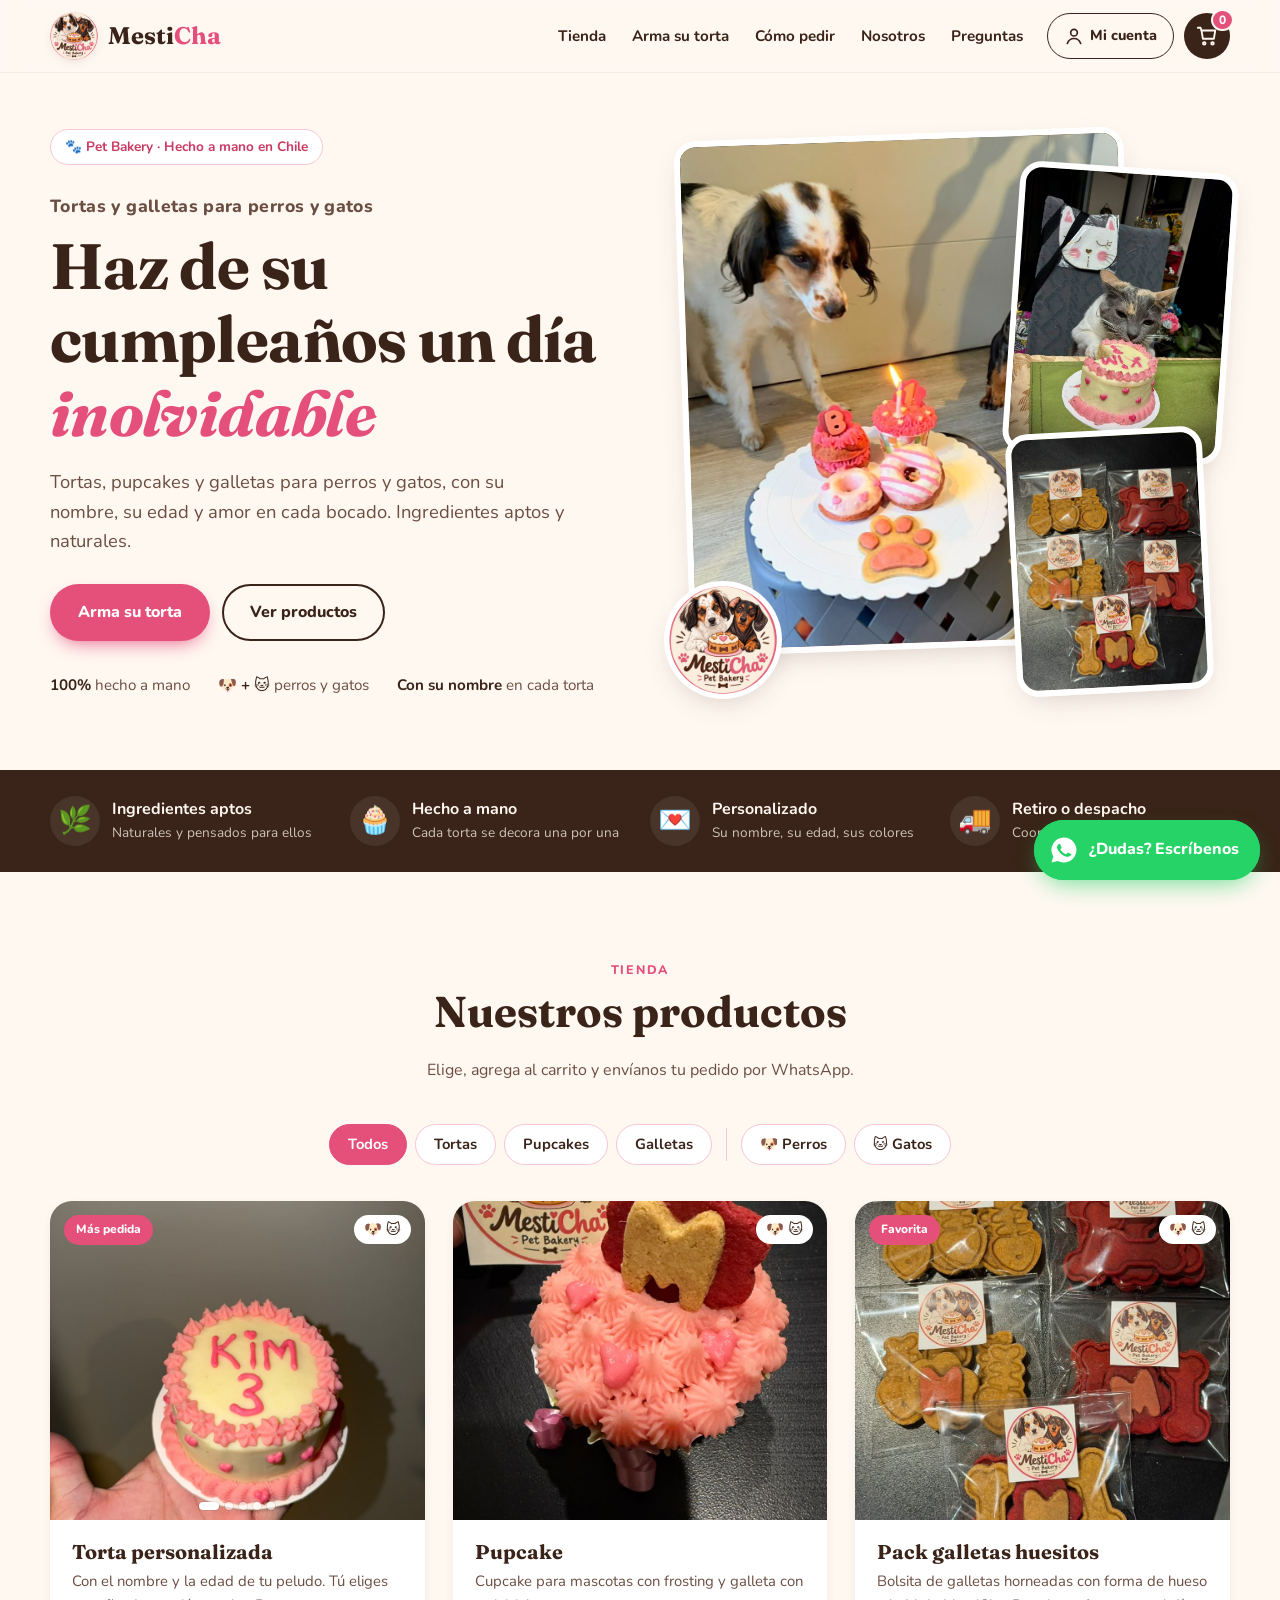
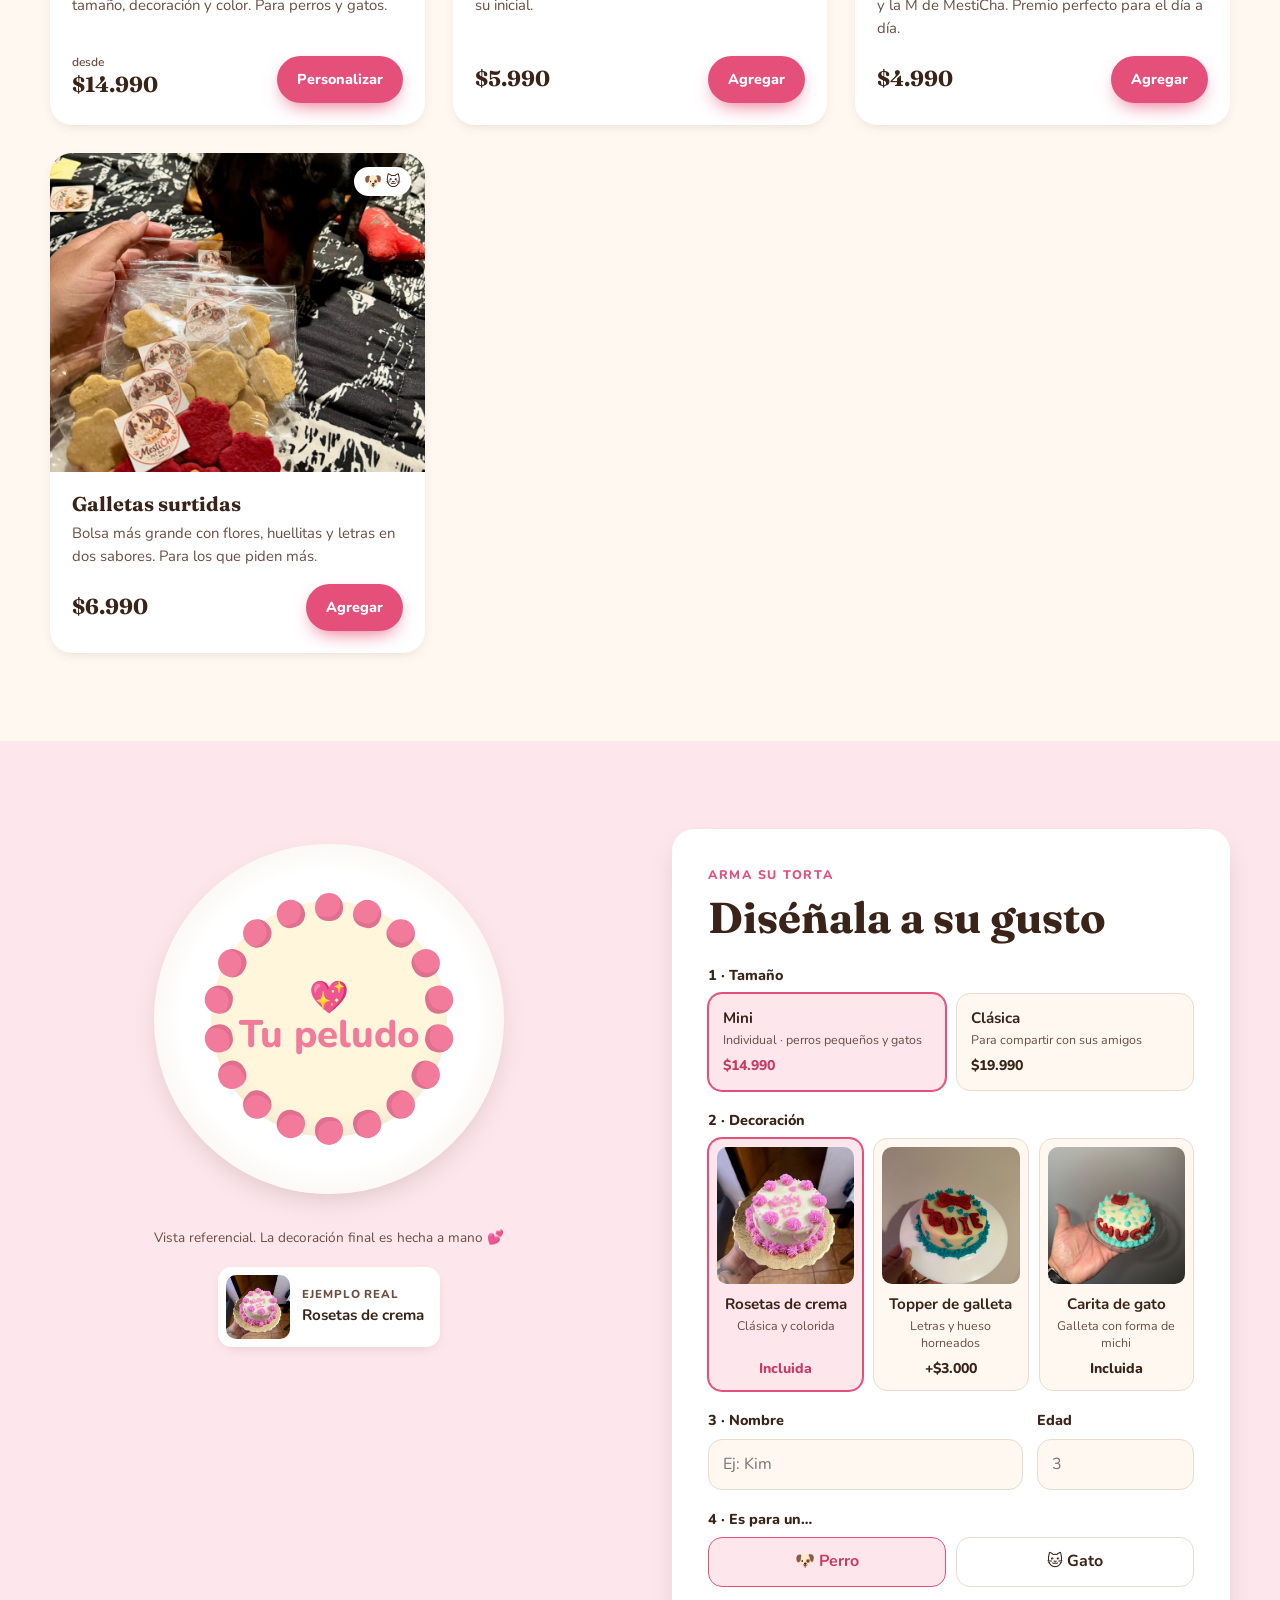
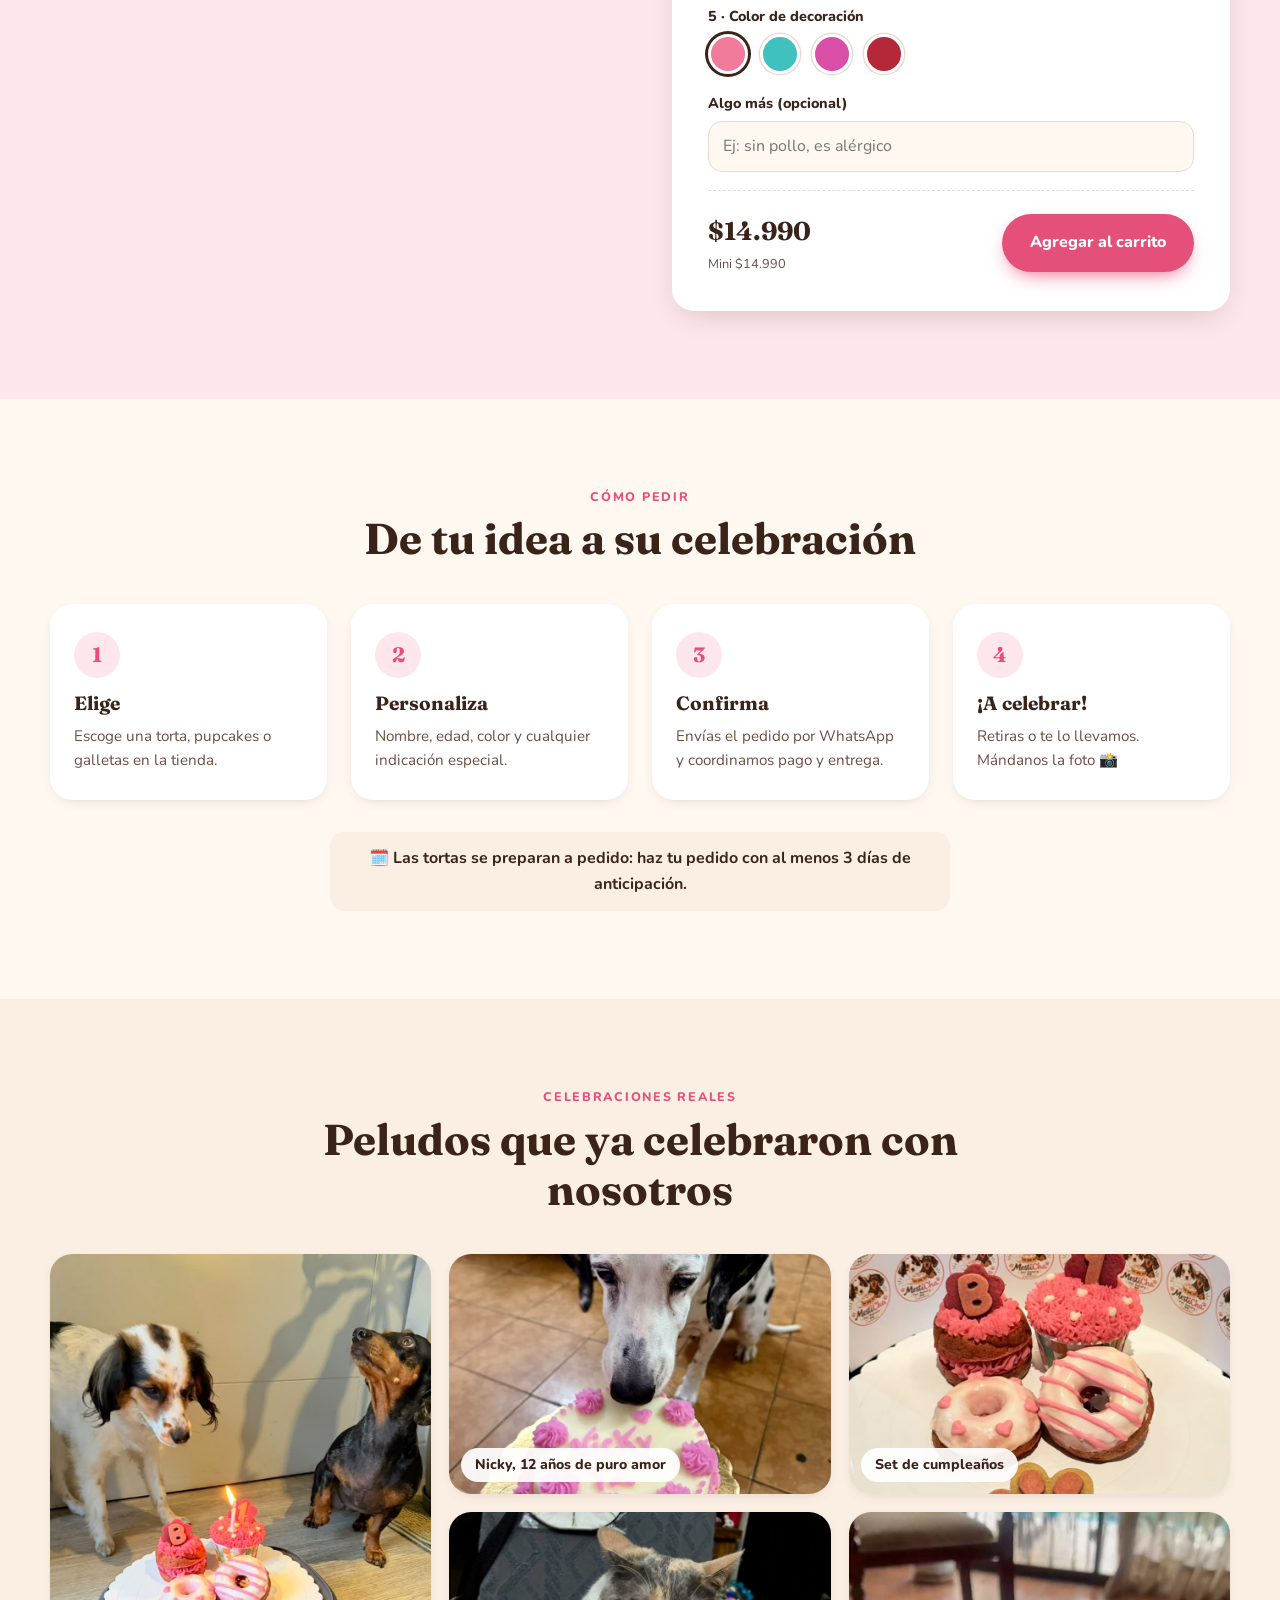
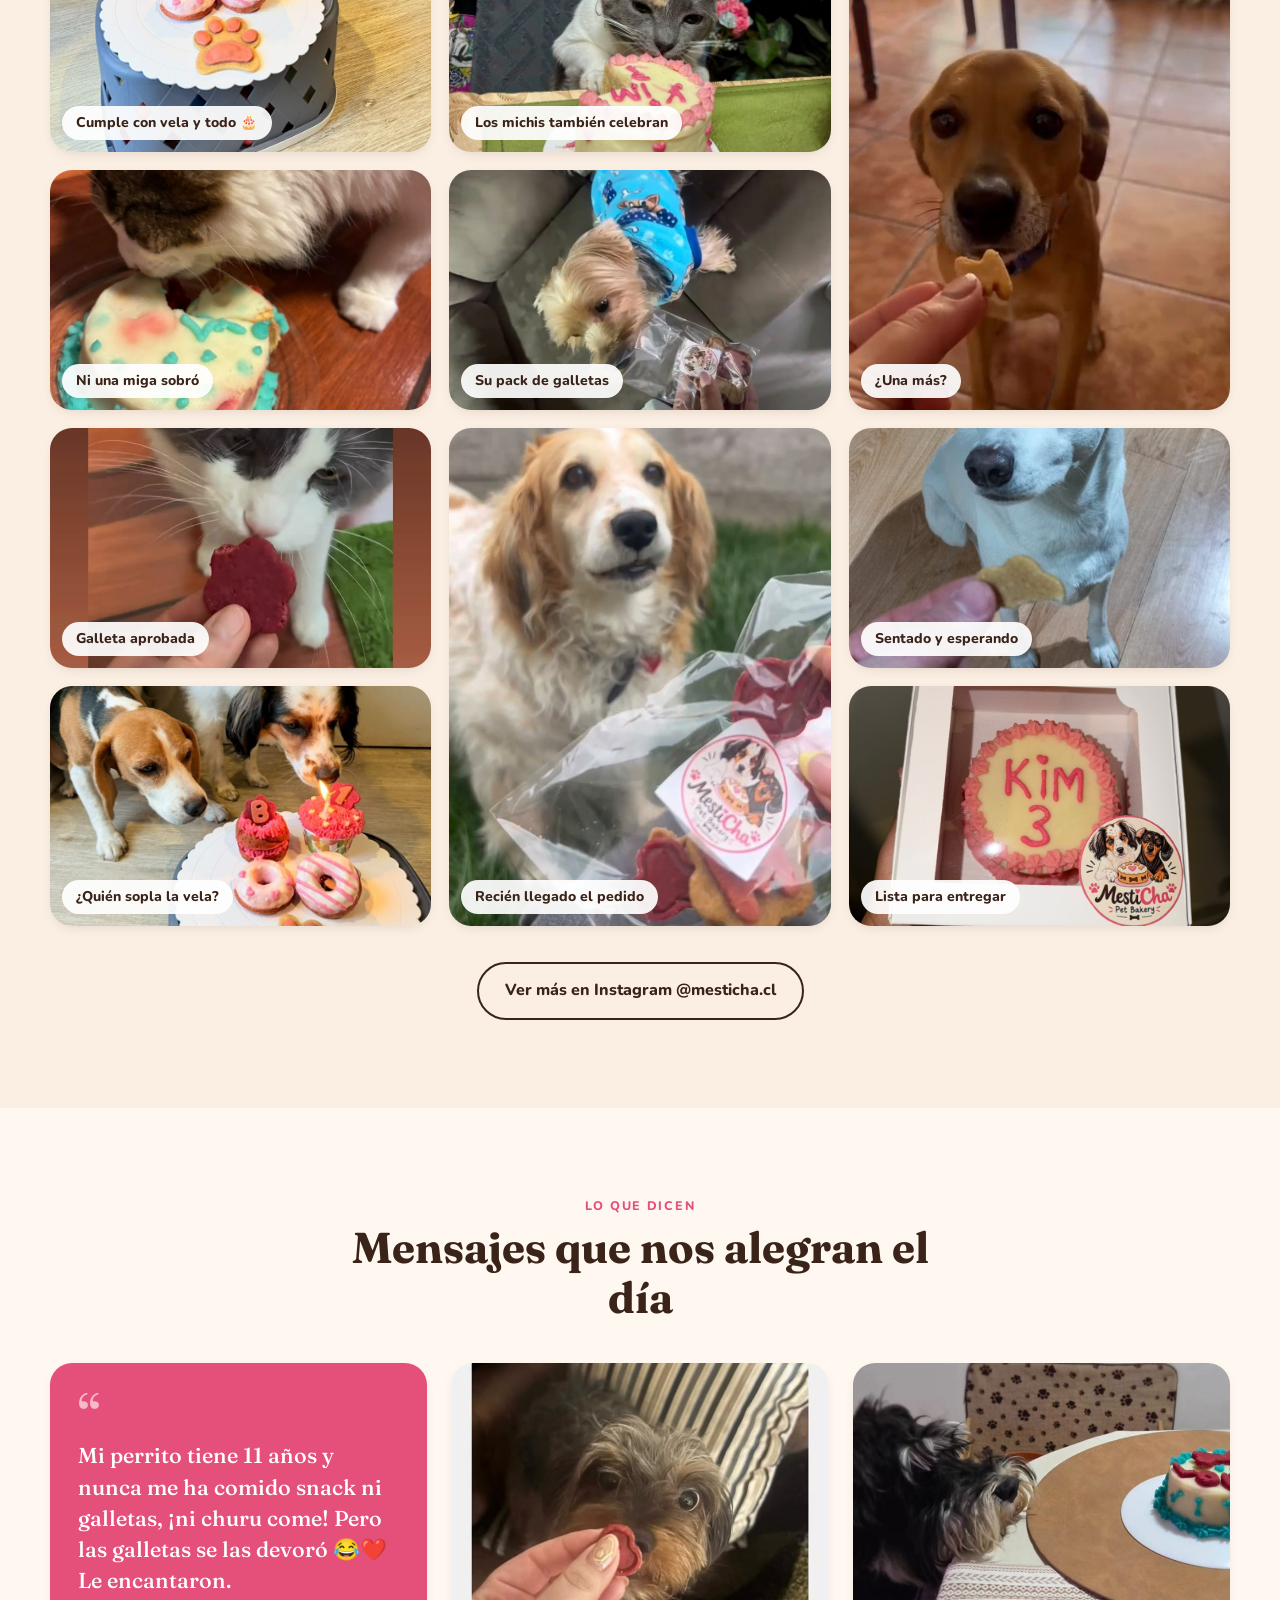
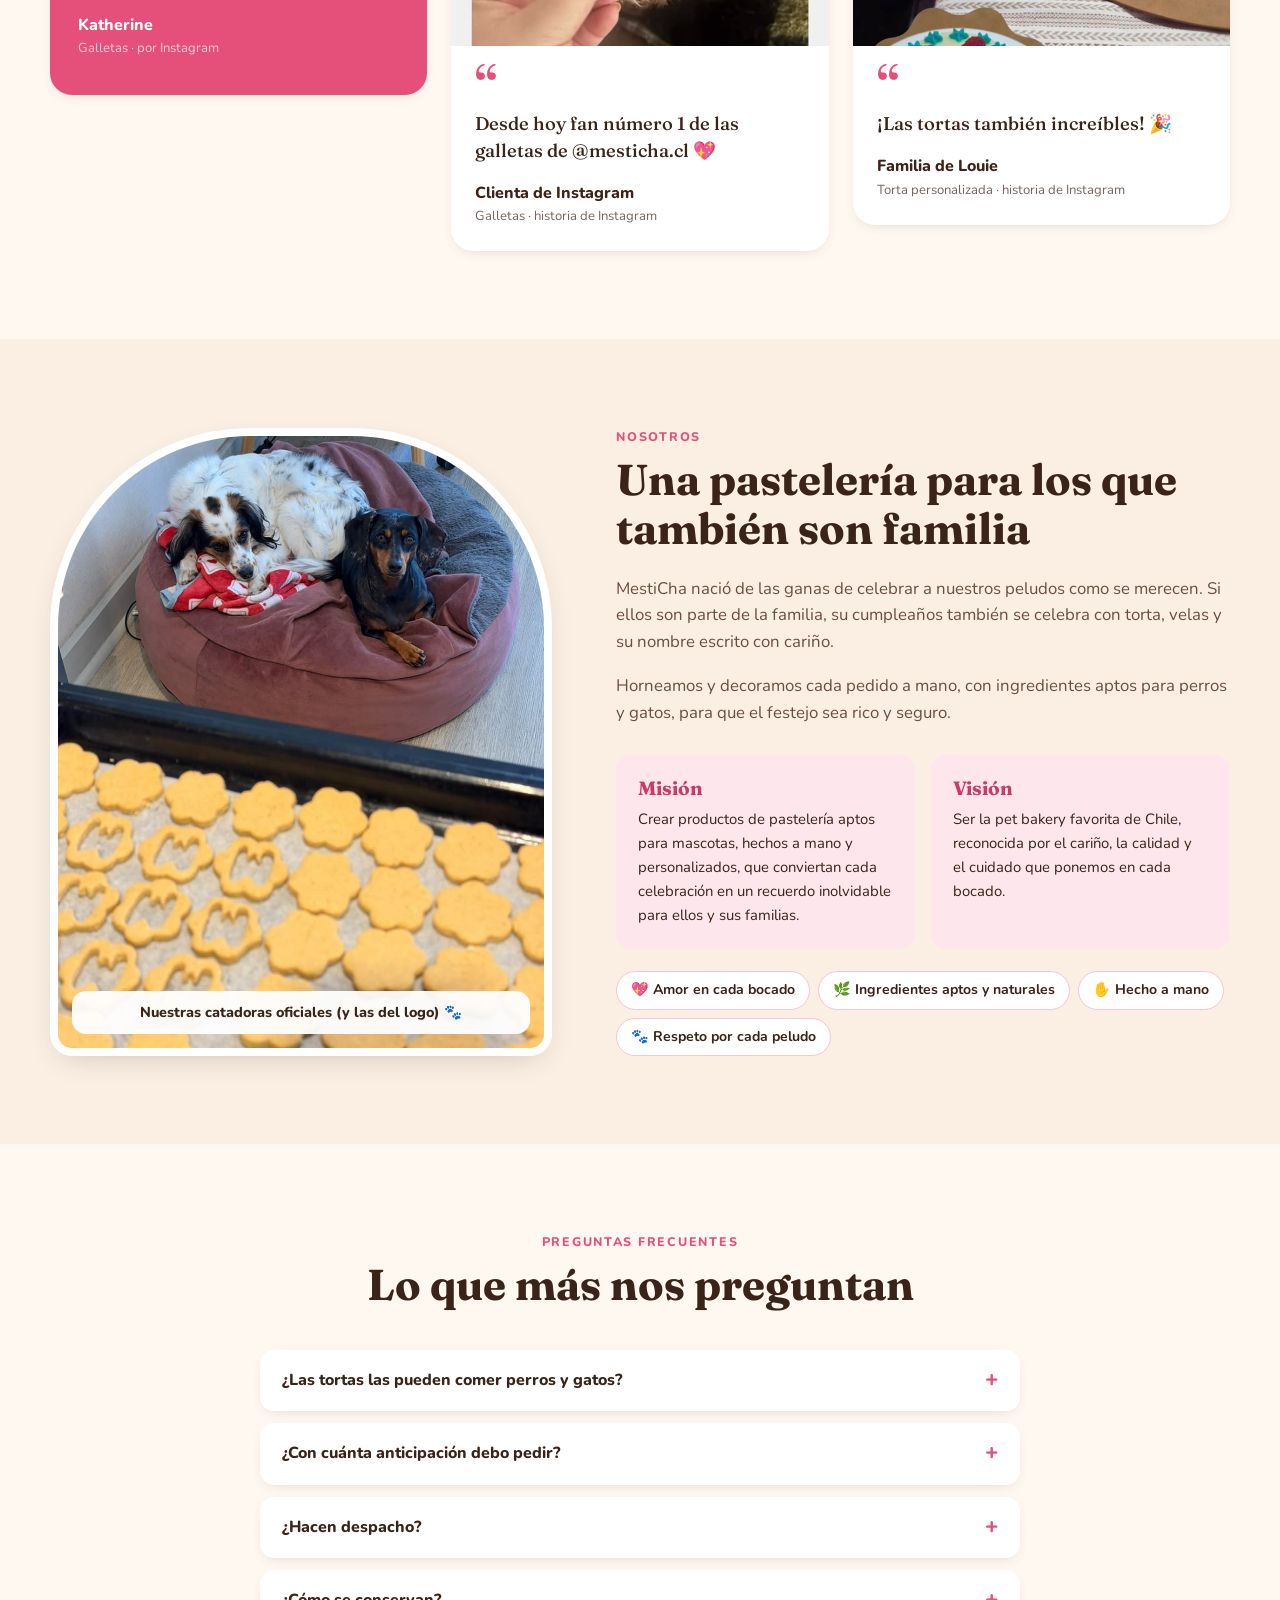
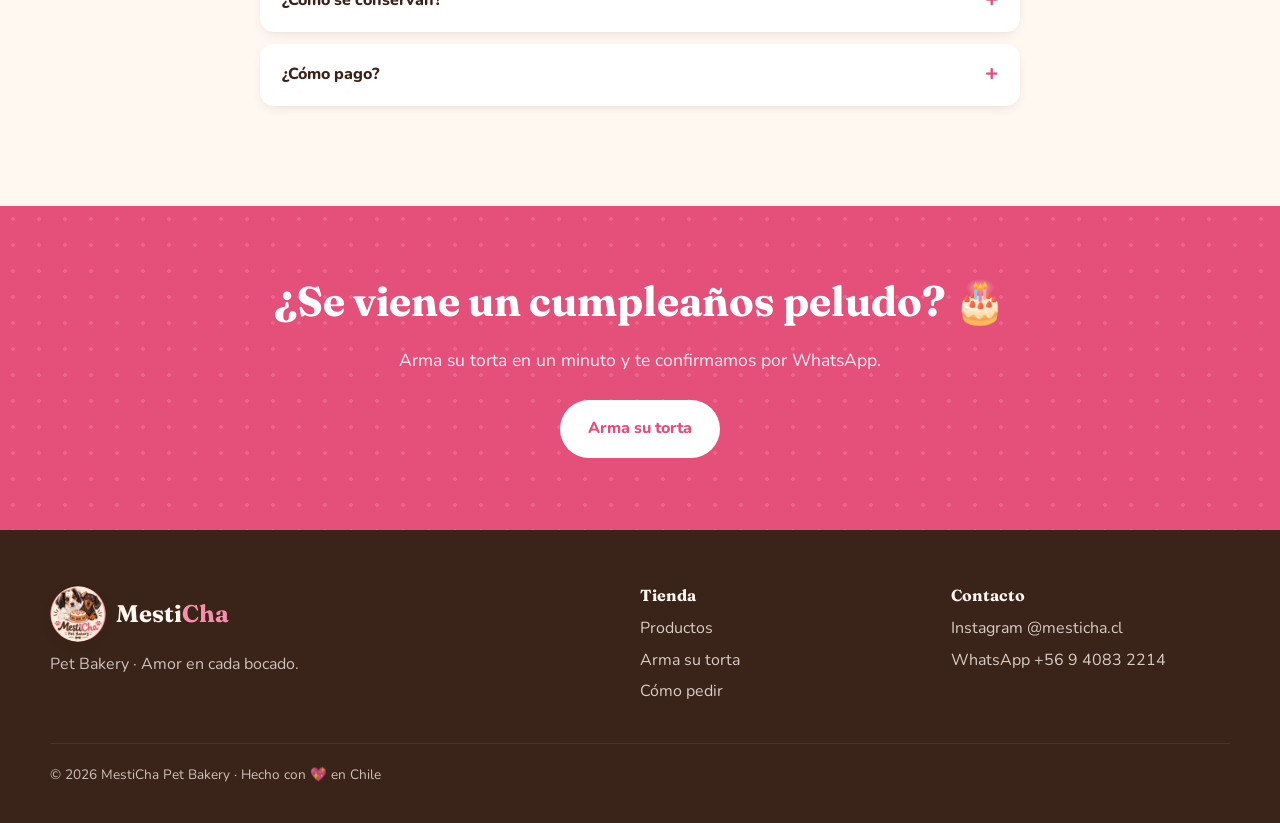
==== index.html @ 653c2179 "MestiCha: ajustes para celulares Android y iPhone - Sin zoom por doble toque; altura real de pantall" ====
<!doctype html>
<html lang="es-CL">
<head>
  <meta charset="utf-8">
  <meta name="viewport" content="width=device-width, initial-scale=1">
  <title>Tortas y galletas para perros y gatos | MestiCha Pet Bakery Chile</title>
  <meta name="description" content="Tortas de cumpleaños personalizadas, pupcakes y galletas para perros y gatos. Hechas a mano con ingredientes aptos y naturales. Pide online con retiro o despacho.">
  <meta name="robots" content="index, follow, max-image-preview:large">
  <meta name="theme-color" content="#E5507B">
  <!-- CONFIRMAR dominio definitivo (canonical, og:url, sitemap, JSON-LD) -->
  <link rel="canonical" href="https://mesticha.cl/">

  <!-- Al compartir el link (WhatsApp, Instagram, Facebook) -->
  <meta property="og:type" content="website">
  <meta property="og:locale" content="es_CL">
  <meta property="og:site_name" content="MestiCha Pet Bakery">
  <meta property="og:title" content="MestiCha · Tortas y galletas para perros y gatos">
  <meta property="og:description" content="Haz de su cumpleaños un día inolvidable 🎂 Tortas personalizadas con su nombre, pupcakes y galletas hechas a mano.">
  <meta property="og:url" content="https://mesticha.cl/">
  <meta property="og:image" content="https://mesticha.cl/img/og-mesticha.jpg">
  <meta property="og:image:width" content="1200">
  <meta property="og:image:height" content="630">
  <meta property="og:image:alt" content="Torta de cumpleaños para perro de MestiCha Pet Bakery">
  <meta name="twitter:card" content="summary_large_image">

  <link rel="icon" type="image/png" href="img/logo-192.png">
  <link rel="apple-touch-icon" href="img/logo-192.png">
  <link rel="preload" as="image" href="img/nicky-comiendo.jpg" fetchpriority="high">
  <link rel="preconnect" href="https://fonts.googleapis.com">
  <link rel="preconnect" href="https://fonts.gstatic.com" crossorigin>
  <link href="https://fonts.googleapis.com/css2?family=Fraunces:opsz,wght@9..144,500;9..144,700&family=Nunito:wght@400;600;700;800&display=swap" rel="stylesheet">
  <link rel="stylesheet" href="css/estilos.css">
  <link rel="stylesheet" href="css/tienda.css">
  <link rel="stylesheet" href="css/movil.css">

  <!-- Datos estructurados para Google. CONFIRMAR teléfono, zona y precios -->
  <script type="application/ld+json">
  {
    "@context": "https://schema.org",
    "@type": "Bakery",
    "@id": "https://mesticha.cl/#negocio",
    "name": "MestiCha Pet Bakery",
    "description": "Pastelería para mascotas: tortas de cumpleaños personalizadas, pupcakes y galletas para perros y gatos, hechas a mano con ingredientes aptos y naturales.",
    "url": "https://mesticha.cl/",
    "telephone": "+56940832214",
    "logo": "https://mesticha.cl/img/logo.png",
    "image": ["https://mesticha.cl/img/og-mesticha.jpg", "https://mesticha.cl/img/torta-kim-caja.jpg", "https://mesticha.cl/img/galletas-packs.jpg"],
    "areaServed": { "@type": "City", "name": "Santiago" },
    "address": { "@type": "PostalAddress", "addressLocality": "Santiago", "addressCountry": "CL" },
    "priceRange": "$$",
    "currenciesAccepted": "CLP",
    "paymentAccepted": "Tarjeta de débito, tarjeta de crédito, transferencia",
    "sameAs": ["https://www.instagram.com/mesticha.cl/"],
    "hasOfferCatalog": {
      "@type": "OfferCatalog",
      "name": "Productos para mascotas",
      "itemListElement": [
        { "@type": "AggregateOffer", "lowPrice": "14990", "highPrice": "22990", "priceCurrency": "CLP", "availability": "https://schema.org/InStock", "itemOffered": { "@type": "Product", "name": "Torta de cumpleaños personalizada para perros y gatos", "image": ["https://mesticha.cl/img/torta-kim.jpg", "https://mesticha.cl/img/torta-nicky.jpg", "https://mesticha.cl/img/torta-louie.jpg", "https://mesticha.cl/img/torta-chuck.jpg"] } },
        { "@type": "Offer", "price": "5990", "priceCurrency": "CLP", "availability": "https://schema.org/InStock", "itemOffered": { "@type": "Product", "name": "Pupcake para mascotas", "image": "https://mesticha.cl/img/pupcake.jpg" } },
        { "@type": "Offer", "price": "4990", "priceCurrency": "CLP", "availability": "https://schema.org/InStock", "itemOffered": { "@type": "Product", "name": "Galletas para perros con forma de hueso", "image": "https://mesticha.cl/img/galletas-packs.jpg" } },
        { "@type": "Offer", "price": "6990", "priceCurrency": "CLP", "availability": "https://schema.org/InStock", "itemOffered": { "@type": "Product", "name": "Galletas surtidas para perros y gatos", "image": "https://mesticha.cl/img/galletas-surtidas.jpg" } }
      ]
    }
  }
  </script>
</head>
<body>

<!-- ========== HEADER ========== -->
<header class="header">
  <div class="contenedor header__inner">
    <a href="#inicio" class="marca">
      <img src="img/logo.png" alt="Logo MestiCha Pet Bakery" width="48" height="48">
      <span>Mesti<b>Cha</b></span>
    </a>
    <nav class="nav" id="nav">
      <a href="#tienda">Tienda</a>
      <a href="#personaliza">Arma su torta</a>
      <a href="#como-pedir">Cómo pedir</a>
      <a href="#nosotros">Nosotros</a>
      <a href="#preguntas">Preguntas</a>
    </nav>
    <div class="header__acciones">
      <button class="btn-cuenta" id="abrirCuenta" aria-label="Mi cuenta">
        <svg viewBox="0 0 24 24" width="20" height="20" fill="none" stroke="currentColor" stroke-width="2" stroke-linecap="round"><circle cx="12" cy="8" r="4"/><path d="M4 21c1.5-4 4.5-6 8-6s6.5 2 8 6"/></svg>
        <span id="cuentaEtiqueta">Ingresar</span>
      </button>
      <button class="btn-carrito" id="abrirCarrito" aria-label="Ver carrito">
        <svg viewBox="0 0 24 24" width="22" height="22" fill="none" stroke="currentColor" stroke-width="2" stroke-linecap="round" stroke-linejoin="round"><path d="M6 6h15l-1.5 9h-12z"/><path d="M6 6 5 3H2"/><circle cx="9" cy="20" r="1.4"/><circle cx="18" cy="20" r="1.4"/></svg>
        <span class="btn-carrito__n" id="contadorCarrito">0</span>
      </button>
      <button class="btn-menu" id="btnMenu" aria-label="Abrir menú" aria-expanded="false">
        <span></span><span></span><span></span>
      </button>
    </div>
  </div>
</header>

<main>

<!-- ========== HERO ========== -->
<section class="hero" id="inicio">
  <div class="contenedor hero__grid">
    <div class="hero__texto">
      <p class="chip">🐾 Pet Bakery · Hecho a mano en Chile</p>
      <h1><span class="h1-clave">Tortas y galletas para perros y gatos</span> Haz de su cumpleaños un día <em>inolvidable</em></h1>
      <p class="hero__bajada">Tortas, pupcakes y galletas para perros y gatos, con su nombre, su edad y amor en cada bocado. Ingredientes aptos y naturales.</p>
      <div class="hero__ctas">
        <a href="#personaliza" class="btn btn--primario">Arma su torta</a>
        <a href="#tienda" class="btn btn--secundario">Ver productos</a>
      </div>
      <ul class="hero__datos">
        <li><b>100%</b> hecho a mano</li>
        <li><b>🐶 + 🐱</b> perros y gatos</li>
        <li><b>Con su nombre</b> en cada torta</li>
      </ul>
    </div>
    <div class="hero__collage">
      <figure class="foto foto--grande" data-hero="grande"><img src="img/nicky-comiendo.jpg" width="900" height="1200" fetchpriority="high" alt="Dálmata comiendo su torta de cumpleaños para perros con el nombre Nicky y el número 12"></figure>
      <figure class="foto foto--chica foto--a" data-hero="a"><img src="img/gato-torta.jpg" width="778" height="1200" alt="Gata frente a su torta de cumpleaños para gatos MestiCha"></figure>
      <figure class="foto foto--chica foto--b" data-hero="b"><img src="img/galletas-packs.jpg" width="900" height="1200" alt="Packs de galletas para perros con forma de hueso y la M de MestiCha"></figure>
      <div class="sticker">
        <img src="img/logo.png" alt="">
      </div>
    </div>
  </div>
</section>

<!-- ========== PILARES ========== -->
<section class="pilares">
  <div class="contenedor pilares__grid">
    <div class="pilar"><span>🌿</span><div><b>Ingredientes aptos</b><p>Naturales y pensados para ellos</p></div></div>
    <div class="pilar"><span>🧁</span><div><b>Hecho a mano</b><p>Cada torta se decora una por una</p></div></div>
    <div class="pilar"><span>💌</span><div><b>Personalizado</b><p>Su nombre, su edad, sus colores</p></div></div>
    <div class="pilar"><span>🚚</span><div><b>Retiro o despacho</b><p>Coordinamos por WhatsApp</p></div></div>
  </div>
</section>

<!-- ========== TIENDA ========== -->
<section class="seccion" id="tienda">
  <div class="contenedor">
    <div class="seccion__cabecera">
      <p class="sobretitulo">Tienda</p>
      <h2>Nuestros productos</h2>
      <p>Elige, agrega al carrito y envíanos tu pedido por WhatsApp.</p>
    </div>
    <div class="filtros" role="tablist" id="filtros">
      <button class="filtro activo" data-filtro="todos">Todos</button>
      <button class="filtro" data-filtro="tortas">Tortas</button>
      <button class="filtro" data-filtro="pupcakes">Pupcakes</button>
      <button class="filtro" data-filtro="galletas">Galletas</button>
      <span class="filtros__sep"></span>
      <button class="filtro" data-filtro="perro">🐶 Perros</button>
      <button class="filtro" data-filtro="gato">🐱 Gatos</button>
    </div>
    <div class="productos" id="productos"></div>
  </div>
</section>

<!-- ========== PERSONALIZADOR ========== -->
<section class="seccion seccion--rosa" id="personaliza">
  <div class="contenedor personaliza">
    <div class="personaliza__vista">
      <div class="torta-preview" id="tortaPreview">
        <div class="torta-preview__plato"></div>
        <div class="torta-preview__torta">
          <div class="torta-preview__borde" id="previewBorde"></div>
          <div class="torta-preview__cara">
            <span class="torta-preview__icono" id="previewIcono">💖</span>
            <span class="torta-preview__nombre" id="previewNombre">Tu peludo</span>
            <span class="torta-preview__edad" id="previewEdad">1</span>
          </div>
        </div>
      </div>
      <p class="personaliza__nota">Vista referencial. La decoración final es hecha a mano 💕</p>
      <figure class="ejemplo-real">
        <img id="ejemploImg" src="img/torta-nicky.jpg" alt="" loading="lazy">
        <figcaption><small>Ejemplo real</small><b id="ejemploTexto">Rosetas de crema</b></figcaption>
      </figure>
    </div>

    <form class="personaliza__form" id="formTorta" novalidate>
      <p class="sobretitulo">Arma su torta</p>
      <h2>Diséñala a su gusto</h2>

      <fieldset class="campo">
        <span>1 · Tamaño</span>
        <div class="tarjetas-opcion" id="tamanos"></div>
      </fieldset>

      <fieldset class="campo">
        <span>2 · Decoración</span>
        <div class="tarjetas-opcion tarjetas-opcion--deco" id="decoraciones"></div>
      </fieldset>

      <div class="campo-doble">
        <label class="campo">
          <span>3 · Nombre</span>
          <input id="tortaNombre" type="text" maxlength="12" placeholder="Ej: Kim" required>
        </label>
        <label class="campo">
          <span>Edad</span>
          <input id="tortaEdad" type="number" min="0" max="30" placeholder="3">
        </label>
      </div>

      <fieldset class="campo">
        <span>4 · Es para un…</span>
        <div class="opciones">
          <label class="opcion"><input type="radio" name="especie" value="perro" checked><span>🐶 Perro</span></label>
          <label class="opcion"><input type="radio" name="especie" value="gato"><span>🐱 Gato</span></label>
        </div>
      </fieldset>

      <fieldset class="campo">
        <span>5 · Color de decoración</span>
        <div class="colores" id="colores"></div>
      </fieldset>

      <label class="campo">
        <span>Algo más (opcional)</span>
        <input id="tortaNota" type="text" maxlength="80" placeholder="Ej: sin pollo, es alérgico">
      </label>

      <div class="personaliza__pie">
        <div>
          <p class="personaliza__precio" id="tortaPrecio"></p>
          <p class="personaliza__desglose" id="tortaDesglose"></p>
        </div>
        <button type="submit" class="btn btn--primario">Agregar al carrito</button>
      </div>
      <p class="error" id="tortaError" hidden>Escribe el nombre de tu peludo 🐾</p>
    </form>
  </div>
</section>

<!-- ========== CÓMO PEDIR ========== -->
<section class="seccion" id="como-pedir">
  <div class="contenedor">
    <div class="seccion__cabecera">
      <p class="sobretitulo">Cómo pedir</p>
      <h2>De tu idea a su celebración</h2>
    </div>
    <ol class="pasos">
      <li class="paso"><span class="paso__n">1</span><h3>Elige</h3><p>Escoge una torta, pupcakes o galletas en la tienda.</p></li>
      <li class="paso"><span class="paso__n">2</span><h3>Personaliza</h3><p>Nombre, edad, color y cualquier indicación especial.</p></li>
      <li class="paso"><span class="paso__n">3</span><h3>Confirma</h3><p>Envías el pedido por WhatsApp y coordinamos pago y entrega.</p></li>
      <li class="paso"><span class="paso__n">4</span><h3>¡A celebrar!</h3><p>Retiras o te lo llevamos. Mándanos la foto 📸</p></li>
    </ol>
    <p class="aviso" id="avisoAnticipacion"></p>
  </div>
</section>

<!-- ========== GALERÍA ========== -->
<section class="seccion seccion--crema" id="galeria">
  <div class="contenedor">
    <div class="seccion__cabecera">
      <p class="sobretitulo">Celebraciones reales</p>
      <h2>Peludos que ya celebraron con nosotros</h2>
    </div>
    <div class="galeria" id="galeriaGrid"></div>
    <div class="centrado">
      <a class="btn btn--secundario" id="linkInstagram" target="_blank" rel="noopener">Ver más en Instagram @mesticha.cl</a>
    </div>
  </div>
</section>

<!-- ========== TESTIMONIOS ========== -->
<section class="seccion" id="testimonios">
  <div class="contenedor">
    <div class="seccion__cabecera">
      <p class="sobretitulo">Lo que dicen</p>
      <h2>Mensajes que nos alegran el día</h2>
    </div>
    <div class="testimonios" id="testimoniosGrid"></div>
  </div>
</section>

<!-- ========== NOSOTROS ========== -->
<section class="seccion seccion--crema" id="nosotros">
  <div class="contenedor nosotros">
    <figure class="nosotros__foto">
      <img src="img/nosotros-catadoras.jpg" alt="Las dos perritas del logo de MestiCha descansando frente a una bandeja de galletas recién horneadas">
      <!-- CONFIRMAR: nombres de las perritas -->
      <figcaption>Nuestras catadoras oficiales (y las del logo) 🐾</figcaption>
    </figure>
    <div class="nosotros__texto">
      <p class="sobretitulo">Nosotros</p>
      <h2>Una pastelería para los que también son familia</h2>
      <!-- CONFIRMAR: historia real de MestiCha -->
      <p>MestiCha nació de las ganas de celebrar a nuestros peludos como se merecen. Si ellos son parte de la familia, su cumpleaños también se celebra con torta, velas y su nombre escrito con cariño.</p>
      <p>Horneamos y decoramos cada pedido a mano, con ingredientes aptos para perros y gatos, para que el festejo sea rico y seguro.</p>

      <div class="mvv">
        <article class="mvv__item">
          <h3>Misión</h3>
          <p>Crear productos de pastelería aptos para mascotas, hechos a mano y personalizados, que conviertan cada celebración en un recuerdo inolvidable para ellos y sus familias.</p>
        </article>
        <article class="mvv__item">
          <h3>Visión</h3>
          <p>Ser la pet bakery favorita de Chile, reconocida por el cariño, la calidad y el cuidado que ponemos en cada bocado.</p>
        </article>
      </div>
      <ul class="valores">
        <li>💖 Amor en cada bocado</li>
        <li>🌿 Ingredientes aptos y naturales</li>
        <li>✋ Hecho a mano</li>
        <li>🐾 Respeto por cada peludo</li>
      </ul>
    </div>
  </div>
</section>

<!-- ========== FAQ ========== -->
<section class="seccion" id="preguntas">
  <div class="contenedor contenedor--angosto">
    <div class="seccion__cabecera">
      <p class="sobretitulo">Preguntas frecuentes</p>
      <h2>Lo que más nos preguntan</h2>
    </div>
    <!-- CONFIRMAR: todas las respuestas con MestiCha -->
    <div class="faq">
      <details><summary>¿Las tortas las pueden comer perros y gatos?</summary><p>Sí. Usamos ingredientes aptos para mascotas. Si tu peludo tiene alguna alergia o dieta especial, avísanos en el pedido y lo adaptamos.</p></details>
      <details><summary>¿Con cuánta anticipación debo pedir?</summary><p id="faqAnticipacion"></p></details>
      <details><summary>¿Hacen despacho?</summary><p id="faqDespacho"></p></details>
      <details><summary>¿Cómo se conservan?</summary><p>Mantenlas refrigeradas y dáselas dentro de los días que te indiquemos al entregar. Las galletas duran más a temperatura ambiente en un envase cerrado.</p></details>
      <details><summary>¿Cómo pago?</summary><p>Coordinamos el pago por WhatsApp al confirmar tu pedido (transferencia u otro medio que acordemos).</p></details>
    </div>
  </div>
</section>

<!-- ========== CTA FINAL ========== -->
<section class="cta-final">
  <div class="contenedor cta-final__inner">
    <h2>¿Se viene un cumpleaños peludo? 🎂</h2>
    <p>Arma su torta en un minuto y te confirmamos por WhatsApp.</p>
    <a href="#personaliza" class="btn btn--blanco">Arma su torta</a>
  </div>
</section>

</main>

<!-- ========== FOOTER ========== -->
<footer class="footer">
  <div class="contenedor footer__grid">
    <div>
      <a href="#inicio" class="marca marca--footer">
        <img src="img/logo.png" alt="" width="56" height="56">
        <span>Mesti<b>Cha</b></span>
      </a>
      <p>Pet Bakery · Amor en cada bocado.</p>
    </div>
    <div>
      <h4>Tienda</h4>
      <a href="#tienda">Productos</a>
      <a href="#personaliza">Arma su torta</a>
      <a href="#como-pedir">Cómo pedir</a>
    </div>
    <div>
      <h4>Contacto</h4>
      <a id="footerInstagram" target="_blank" rel="noopener">Instagram @mesticha.cl</a>
      <a id="footerWhatsapp" target="_blank" rel="noopener">WhatsApp</a>
      <a id="footerCorreo" hidden></a>
    </div>
  </div>
  <p class="footer__legal contenedor">© <span id="anio"></span> MestiCha Pet Bakery · Hecho con 💖 en Chile</p>
</footer>

<!-- ========== CARRITO ========== -->
<div class="velo" id="velo" hidden></div>
<aside class="carrito" id="carrito" aria-hidden="true" aria-label="Carrito">
  <div class="carrito__cabecera">
    <h3>Tu carrito</h3>
    <button class="cerrar" data-cerrar aria-label="Cerrar">✕</button>
  </div>
  <div class="carrito__cuerpo">
    <ul class="carrito__items" id="carritoItems"></ul>
    <div class="carrito__vacio" id="carritoVacio">
      <p>🦴</p>
      <p>Tu carrito está vacío.</p>
      <a href="#tienda" class="btn btn--secundario" data-cerrar>Ir a la tienda</a>
    </div>
  </div>
  <div class="carrito__pie" id="carritoPie">
    <div class="carrito__linea carrito__linea--total"><span>Subtotal</span><span id="ckSubtotal"></span></div>
    <button class="btn btn--primario btn--ancho" id="irAPagar">Ir a pagar</button>
    <button class="btn-texto" id="pedirWhatsapp">o prefiero coordinar por WhatsApp</button>
  </div>
</aside>

<!-- ========== CHECKOUT (pago) ========== -->
<div class="modal" id="modalPago" role="dialog" aria-modal="true" aria-labelledby="tituloPago" hidden>
  <div class="modal__caja modal__caja--ancha">
    <button class="cerrar modal__cerrar" data-cerrar aria-label="Cerrar">✕</button>

    <div id="pagoFormulario">
      <h2 id="tituloPago">Finalizar compra</h2>
      <p class="demo-aviso" id="demoAviso">🧪 Modo demo: el pago es simulado, no se cobra nada.</p>
      <div class="checkout-grid">
        <form id="formPago" novalidate>
          <section class="paso-form">
            <h4><span>1</span> Tus datos</h4>
            <p class="sesion-info" id="sesionInfo" hidden></p>
            <label class="campo"><span>Nombre</span><input id="pgNombre" type="text" autocomplete="name" required></label>
            <div class="campo-doble campo-doble--igual">
              <label class="campo"><span>Correo</span><input id="pgEmail" type="email" autocomplete="email" required></label>
              <label class="campo"><span>WhatsApp</span><input id="pgTelefono" type="tel" autocomplete="tel" placeholder="+56 9 1234 5678" required></label>
            </div>
            <div id="pgCrearCuentaBox">
              <p class="ya-cuenta">¿Ya tienes cuenta? <button type="button" class="link" id="pgIrLogin">Inicia sesión</button></p>
              <label class="check"><input type="checkbox" id="pgCrearCuenta" checked><span>Crear mi cuenta para seguir mi pedido y comprar más rápido la próxima vez</span></label>
              <label class="campo" id="pgClaveBox"><span>Elige una contraseña</span><input id="pgClave" type="password" autocomplete="new-password" minlength="6" placeholder="Mínimo 6 caracteres"></label>
            </div>
            <label class="check"><input type="checkbox" id="pgOkContacto"><span>Quiero recibir recordatorios (como el cumpleaños de mi peludo) y novedades por WhatsApp y correo</span></label>
          </section>

          <section class="paso-form">
            <h4><span>2</span> Entrega</h4>
            <div class="opciones">
              <label class="opcion"><input type="radio" name="pgEntrega" value="retiro" checked><span>🏠 Retiro</span></label>
              <label class="opcion"><input type="radio" name="pgEntrega" value="despacho"><span>🚚 Despacho</span></label>
            </div>
            <label class="campo" id="pgDireccionBox" hidden><span>Comuna y dirección</span><input id="pgDireccion" type="text" autocomplete="street-address"></label>
            <label class="campo"><span>Fecha que lo necesitas</span><input id="pgFecha" type="date" required></label>
          </section>

          <section class="paso-form">
            <h4><span>3</span> Medio de pago</h4>
            <div class="metodos" id="metodosPago"></div>
          </section>
          <p class="error" id="pgError" hidden></p>
        </form>

        <aside class="resumen">
          <h4>Resumen</h4>
          <ul class="resumen__items" id="resumenItems"></ul>
          <div class="carrito__linea"><span>Subtotal</span><span id="rsSubtotal"></span></div>
          <div class="carrito__linea" id="rsDespachoLinea" hidden><span>Despacho</span><span id="rsDespacho"></span></div>
          <div class="carrito__linea carrito__linea--total"><span>Total</span><span id="rsTotal"></span></div>
          <button class="btn btn--primario btn--ancho" id="btnPagar" form="formPago" type="submit">Pagar</button>
          <p class="resumen__seguro">🔒 Pago seguro. Tus datos sólo se usan para tu pedido.</p>
        </aside>
      </div>
    </div>

    <div class="procesando" id="pagoProcesando" hidden>
      <div class="spinner"></div>
      <p>Conectando con <b id="procMetodo"></b>…</p>
    </div>

    <div class="exito" id="pagoExito" hidden>
      <div class="exito__icono">🎉</div>
      <h2 id="exitoTitulo">¡Pedido confirmado!</h2>
      <p id="exitoTexto"></p>
      <div class="transferencia" id="exitoTransferencia" hidden></div>
      <div class="exito__acciones">
        <button class="btn btn--primario" id="exitoSeguimiento">Ver estado de mi pedido</button>
        <a class="btn btn--whatsapp" id="exitoWhatsapp" target="_blank" rel="noopener">Avisar por WhatsApp</a>
        <button class="btn btn--secundario" data-cerrar>Seguir mirando</button>
      </div>
    </div>
  </div>
</div>

<!-- ========== CUENTA ========== -->
<div class="modal" id="modalCuenta" role="dialog" aria-modal="true" aria-label="Mi cuenta" hidden>
  <div class="modal__caja">
    <button class="cerrar modal__cerrar" data-cerrar aria-label="Cerrar">✕</button>

    <!-- Acceso: iniciar sesión / crear cuenta -->
    <div id="vistaAcceso">
      <div class="tabs" role="tablist">
        <button class="tab activo" data-tab="login" role="tab">Iniciar sesión</button>
        <button class="tab" data-tab="registro" role="tab">Crear cuenta</button>
      </div>

      <form id="formLogin" novalidate>
        <h2>¡Hola de nuevo! 🐾</h2>
        <p class="modal__bajada">Ingresa para ver tus pedidos y en qué etapa van.</p>
        <label class="campo"><span>Correo</span><input id="lgEmail" type="email" autocomplete="email" required></label>
        <label class="campo"><span>Contraseña</span><input id="lgClave" type="password" autocomplete="current-password" required></label>
        <p class="error" id="lgError" hidden></p>
        <button class="btn btn--primario btn--ancho" type="submit">Iniciar sesión</button>
        <button class="btn-texto" type="button" id="olvideClave">¿Olvidaste tu contraseña?</button>
        <p class="modal__alterno">¿No tienes cuenta? <button type="button" class="link" data-tab="registro">Créala aquí</button></p>
      </form>

      <form id="formCuenta" novalidate hidden>
        <h2>Crea tu cuenta</h2>
        <p class="modal__bajada">Sigue tus pedidos y guarda los datos de tu peludo. Te avisamos antes de su cumpleaños para que no se quede sin torta 🎂</p>
        <label class="campo"><span>Tu nombre</span><input id="ctNombre" type="text" autocomplete="name" required></label>
        <div class="campo-doble campo-doble--igual">
          <label class="campo"><span>Correo</span><input id="ctEmail" type="email" autocomplete="email" required></label>
          <label class="campo"><span>WhatsApp</span><input id="ctTelefono" type="tel" autocomplete="tel" placeholder="+56 9 1234 5678" required></label>
        </div>
        <label class="campo"><span>Contraseña</span><input id="ctClave" type="password" autocomplete="new-password" minlength="6" placeholder="Mínimo 6 caracteres" required></label>
        <fieldset class="campo">
          <span>Tu peludo (opcional)</span>
          <div class="mascota-fila">
            <input id="ctMascota" type="text" placeholder="Nombre">
            <select id="ctEspecie"><option value="perro">🐶 Perro</option><option value="gato">🐱 Gato</option></select>
            <input id="ctCumple" type="date" aria-label="Fecha de cumpleaños">
          </div>
        </fieldset>
        <label class="check"><input type="checkbox" id="ctOkWhatsapp" checked><span>Acepto recibir recordatorios y novedades por <b>WhatsApp</b></span></label>
        <label class="check"><input type="checkbox" id="ctOkEmail" checked><span>Acepto recibir recordatorios y novedades por <b>correo</b></span></label>
        <p class="letra-chica">Puedes darte de baja cuando quieras. No compartimos tus datos con nadie.</p>
        <p class="error" id="ctError" hidden></p>
        <button class="btn btn--primario btn--ancho" type="submit">Crear cuenta</button>
        <p class="modal__alterno">¿Ya tienes cuenta? <button type="button" class="link" data-tab="login">Inicia sesión</button></p>
      </form>
      <p class="demo-aviso demo-aviso--abajo">🧪 Modo demo: las cuentas se guardan sólo en este navegador.</p>
    </div>

    <!-- Perfil -->
    <div id="perfil" hidden>
      <h2>Hola, <span id="pfNombre"></span> 👋</h2>

      <h4>Mis pedidos</h4>
      <ul class="perfil__pedidos" id="pfPedidos"></ul>

      <h4>Mis peludos</h4>
      <ul class="perfil__mascotas" id="pfMascotas"></ul>
      <details class="agregar-mascota">
        <summary>＋ Agregar peludo</summary>
        <form id="formMascota" class="mascota-fila" novalidate>
          <input id="mtNombre" type="text" placeholder="Nombre" required>
          <select id="mtEspecie"><option value="perro">🐶 Perro</option><option value="gato">🐱 Gato</option></select>
          <input id="mtCumple" type="date" aria-label="Fecha de cumpleaños">
          <button class="btn btn--primario" type="submit">Guardar</button>
        </form>
      </details>

      <h4>Mis datos</h4>
      <div class="perfil__datos">
        <div><small>Correo</small><b id="pfEmail"></b></div>
        <div><small>WhatsApp</small><b id="pfTelefono"></b></div>
      </div>

      <h4>Avisos</h4>
      <label class="check"><input type="checkbox" id="pfOkWhatsapp"><span>Recordatorios y estado de pedidos por WhatsApp</span></label>
      <label class="check"><input type="checkbox" id="pfOkEmail"><span>Recordatorios y estado de pedidos por correo</span></label>
      <button class="btn-texto" id="cerrarSesion">Cerrar sesión</button>
    </div>

    <!-- Seguimiento de un pedido -->
    <div id="vistaPedido" hidden>
      <button class="btn-volver" id="volverPerfil">← Mis pedidos</button>
      <h2>Pedido <span id="pdId"></span></h2>
      <p class="pd-sub" id="pdSub"></p>
      <ol class="timeline" id="pdTimeline"></ol>
      <div class="pd-detalle">
        <h4>Detalle</h4>
        <ul class="resumen__items" id="pdItems"></ul>
        <div class="carrito__linea carrito__linea--total"><span>Total</span><span id="pdTotal"></span></div>
      </div>
      <div class="pd-acciones">
        <a class="btn btn--whatsapp" id="pdWhatsapp" target="_blank" rel="noopener">Consultar por WhatsApp</a>
        <button class="btn btn--secundario" id="pdAvanzar" hidden>Avanzar estado (demo)</button>
      </div>
      <p class="letra-chica pd-nota" id="pdNota"></p>
    </div>
  </div>
</div>

<!-- ========== WHATSAPP FLOTANTE ========== -->
<a class="wa-flotante" id="waFlotante" target="_blank" rel="noopener" aria-label="Escríbenos por WhatsApp">
  <svg viewBox="0 0 24 24" width="30" height="30" fill="currentColor"><path d="M12 2a10 10 0 0 0-8.6 15.1L2 22l5-1.3A10 10 0 1 0 12 2zm5.3 14.2c-.2.6-1.3 1.200-1.8 1.2-.5.1-1 .2-3.300-.7-2.8-1.1-4.5-3.9-4.7-4.1-.1-.2-1.1-1.5-1.1-2.8s.7-2 1-2.3c.2-.3.5-.3.7-.3h.5c.2 0 .4 0 .6.5l.8 2c.1.2.1.4 0 .5l-.3.5-.4.4c-.1.1-.3.3-.1.6.2.3.8 1.3 1.7 2.1 1.1 1 2.1 1.3 2.4 1.5.3.1.5.1.6-.1l.9-1c.2-.3.4-.2.6-.1l1.9.9c.3.1.5.2.5.3.1.2.1.7-.1 1.3z"/></svg>
  <span class="wa-flotante__texto">¿Dudas? Escríbenos</span>
</a>

<div class="toast" id="toast" role="status" aria-live="polite"></div>

<script src="js/datos.js"></script>
<script src="js/servicios.js"></script>
<script src="js/app.js"></script>
</body>
</html>
---- css/estilos.css ----
/* ============================================================
   MestiCha · Pet Bakery
   Paleta tomada del logo: rosado, café chocolate, crema, celeste
   ============================================================ */
:root {
  --rosa: #E5507B;
  --rosa-osc: #C93A64;
  --rosa-suave: #FDE6EC;
  --rosa-borde: #F7C6D3;
  --cafe: #3A2318;
  --cafe-2: #6B4E42;
  --crema: #FFF8F1;
  --crema-2: #FBEFE3;
  --celeste: #3FC1C0;
  --blanco: #FFFFFF;
  --verde-wa: #25D366;

  --radio: 22px;
  --radio-s: 14px;
  --sombra: 0 10px 30px -12px rgba(58, 35, 24, .25);
  --sombra-s: 0 4px 14px -6px rgba(58, 35, 24, .2);

  --f-titulo: "Fraunces", Georgia, serif;
  --f-texto: "Nunito", system-ui, sans-serif;
}

*, *::before, *::after { box-sizing: border-box; }
html { scroll-behavior: smooth; scroll-padding-top: 84px; }
body {
  margin: 0;
  font-family: var(--f-texto);
  color: var(--cafe);
  background: var(--crema);
  line-height: 1.6;
  -webkit-font-smoothing: antialiased;
}
img { max-width: 100%; display: block; }
a { color: inherit; }
h1, h2, h3, h4 { font-family: var(--f-titulo); line-height: 1.15; margin: 0 0 .5em; font-weight: 700; }
p { margin: 0 0 1em; }
button { font: inherit; cursor: pointer; }
[hidden] { display: none !important; }

.contenedor { width: min(1180px, 100% - 32px); margin-inline: auto; }
.contenedor--angosto { width: min(760px, 100% - 32px); }
.centrado { text-align: center; margin-top: 36px; }

/* ---------- Botones ---------- */
.btn {
  display: inline-flex; align-items: center; justify-content: center; gap: 8px;
  padding: 14px 26px; border-radius: 999px; border: 2px solid transparent;
  font-weight: 800; text-decoration: none; transition: transform .15s, background .15s, box-shadow .15s;
}
.btn:hover { transform: translateY(-2px); }
.btn--primario { background: var(--rosa); color: var(--blanco); box-shadow: 0 8px 20px -8px var(--rosa); }
.btn--primario:hover { background: var(--rosa-osc); }
.btn--secundario { background: transparent; color: var(--cafe); border-color: var(--cafe); }
.btn--secundario:hover { background: var(--cafe); color: var(--crema); }
.btn--blanco { background: var(--blanco); color: var(--rosa); }
.btn--whatsapp { background: var(--verde-wa); color: var(--blanco); width: 100%; }
.btn--whatsapp:disabled { opacity: .5; transform: none; cursor: not-allowed; }

.chip {
  display: inline-block; padding: 6px 14px; border-radius: 999px;
  background: var(--blanco); border: 1px solid var(--rosa-borde);
  font-size: .85rem; font-weight: 700; color: var(--rosa-osc);
}
.sobretitulo {
  font-weight: 800; letter-spacing: .14em; text-transform: uppercase;
  font-size: .78rem; color: var(--rosa); margin-bottom: .6em;
}

/* ---------- Header ---------- */
.header {
  position: sticky; top: 0; z-index: 50;
  background: rgba(255, 248, 241, .88); backdrop-filter: blur(10px);
  border-bottom: 1px solid rgba(58, 35, 24, .06);
}
.header__inner { display: flex; align-items: center; gap: 24px; height: 72px; }
.marca { display: flex; align-items: center; gap: 10px; text-decoration: none; font-family: var(--f-titulo); font-size: 1.5rem; font-weight: 700; }
.marca img { border-radius: 50%; box-shadow: var(--sombra-s); }
.marca b { color: var(--rosa); }
.nav { display: flex; gap: 26px; margin-left: auto; }
.nav a { text-decoration: none; font-weight: 700; font-size: .95rem; position: relative; }
.nav a::after { content: ""; position: absolute; left: 0; bottom: -4px; height: 2px; width: 0; background: var(--rosa); transition: width .2s; }
.nav a:hover::after { width: 100%; }
.header__acciones { display: flex; align-items: center; gap: 10px; }
.btn-carrito {
  position: relative; width: 46px; height: 46px; border-radius: 50%;
  border: none; background: var(--cafe); color: var(--crema);
  display: grid; place-items: center;
}
.btn-carrito__n {
  position: absolute; top: -4px; right: -4px; min-width: 22px; height: 22px; padding: 0 6px;
  border-radius: 999px; background: var(--rosa); color: var(--blanco);
  font-size: .75rem; font-weight: 800; display: grid; place-items: center; border: 2px solid var(--crema);
}
.btn-carrito__n.pop { animation: pop .35s; }
@keyframes pop { 50% { transform: scale(1.35); } }
.btn-menu { display: none; width: 46px; height: 46px; border: none; background: none; flex-direction: column; justify-content: center; gap: 5px; padding: 0 11px; }
.btn-menu span { display: block; height: 2px; background: var(--cafe); border-radius: 2px; }

/* ---------- Hero ---------- */
.hero { padding: 56px 0 72px; overflow: hidden; }
.hero__grid { display: grid; grid-template-columns: 1.05fr 1fr; gap: 56px; align-items: center; }
.hero h1 { font-size: clamp(2.3rem, 5.2vw, 4rem); margin: 18px 0 18px; letter-spacing: -.01em; }
.hero h1 em { font-style: italic; color: var(--rosa); }
.h1-clave { display: block; font-family: var(--f-texto); font-size: clamp(.95rem, 1.6vw, 1.1rem); font-weight: 800; color: var(--cafe-2); letter-spacing: .02em; margin-bottom: 12px; }
.hero__bajada { font-size: 1.15rem; color: var(--cafe-2); max-width: 520px; }
.hero__ctas { display: flex; flex-wrap: wrap; gap: 12px; margin: 28px 0 32px; }
.hero__datos { list-style: none; padding: 0; margin: 0; display: flex; flex-wrap: wrap; gap: 10px 28px; font-size: .95rem; color: var(--cafe-2); }
.hero__datos b { color: var(--cafe); }

.hero__collage { position: relative; aspect-ratio: 1 / 1.02; }
.foto { margin: 0; position: absolute; border-radius: var(--radio); overflow: hidden; box-shadow: var(--sombra); border: 6px solid var(--blanco); }
.foto img { position: absolute; inset: 0; width: 100%; height: 100%; object-fit: cover; transition: opacity 1.2s ease, transform 6s ease-out; }
.foto img.entrando { opacity: 0; transform: scale(1.06); }
.foto--grande { inset: 0 18% 8% 0; transform: rotate(-2deg); }
.foto--chica { width: 40%; aspect-ratio: 3/4; }
.foto--a { right: 0; top: 6%; transform: rotate(4deg); }
.foto--a img { object-position: 50% 62%; }
.foto--b { right: 4%; bottom: 0; transform: rotate(-3deg); width: 36%; }
.foto--a img { object-position: 50% 70%; }
.foto--b img { object-position: 50% 40%; }
.foto--grande img { object-position: 50% 55%; }
.sticker { position: absolute; left: -18px; bottom: -6px; width: 118px; height: 118px; border-radius: 50%; background: var(--blanco); padding: 5px; box-shadow: var(--sombra); animation: flotar 5s ease-in-out infinite; }
.sticker img { border-radius: 50%; }
@keyframes flotar { 50% { transform: translateY(-8px) rotate(-4deg); } }

/* ---------- Pilares ---------- */
.pilares { background: var(--cafe); color: var(--crema); padding: 26px 0; }
.pilares__grid { display: grid; grid-template-columns: repeat(4, 1fr); gap: 20px; }
.pilar { display: flex; gap: 12px; align-items: center; }
.pilar > span { font-size: 1.7rem; width: 50px; height: 50px; border-radius: 50%; background: rgba(255,255,255,.08); display: grid; place-items: center; flex: none; }
.pilar b { display: block; font-size: 1rem; }
.pilar p { margin: 0; font-size: .85rem; opacity: .75; }

/* ---------- Secciones ---------- */
.seccion { padding: 88px 0; }
.seccion--rosa { background: var(--rosa-suave); }
.seccion--crema { background: var(--crema-2); }
.seccion__cabecera { text-align: center; max-width: 640px; margin: 0 auto 40px; }
.seccion__cabecera h2, .seccion h2 { font-size: clamp(1.8rem, 3.6vw, 2.7rem); }
.seccion__cabecera > p:last-child { color: var(--cafe-2); }

/* ---------- Tienda ---------- */
.filtros { display: flex; flex-wrap: wrap; justify-content: center; gap: 8px; margin-bottom: 36px; }
.filtros__sep { width: 1px; background: var(--rosa-borde); margin: 4px 6px; }
.filtro { border: 1.5px solid var(--rosa-borde); background: var(--blanco); color: var(--cafe); padding: 8px 18px; border-radius: 999px; font-weight: 700; font-size: .92rem; transition: all .15s; }
.filtro:hover { border-color: var(--rosa); }
.filtro.activo { background: var(--rosa); border-color: var(--rosa); color: var(--blanco); }

.productos { display: grid; grid-template-columns: repeat(3, 1fr); gap: 28px; }
.producto {
  background: var(--blanco); border-radius: var(--radio); overflow: hidden;
  box-shadow: var(--sombra-s); display: flex; flex-direction: column;
  transition: transform .2s, box-shadow .2s;
  animation: entrar .35s both;
}
.producto:hover { transform: translateY(-4px); box-shadow: var(--sombra); }
@keyframes entrar { from { opacity: 0; transform: translateY(10px); } }
.producto__foto { position: relative; aspect-ratio: 4/3.4; overflow: hidden; background: var(--crema-2); }
.producto__foto img { width: 100%; height: 100%; object-fit: cover; object-position: 50% 62%; transition: transform .4s; }
.producto:hover .producto__foto img { transform: scale(1.05); }
.producto__etiqueta { position: absolute; top: 14px; left: 14px; background: var(--rosa); color: var(--blanco); font-size: .75rem; font-weight: 800; padding: 5px 12px; border-radius: 999px; }
.producto__para { position: absolute; top: 14px; right: 14px; background: var(--blanco); border-radius: 999px; padding: 3px 10px; font-size: .9rem; }
.producto__info { padding: 20px 22px 22px; display: flex; flex-direction: column; flex: 1; }
.producto__info h3 { font-size: 1.25rem; margin-bottom: .35em; }
.producto__info p { color: var(--cafe-2); font-size: .93rem; flex: 1; }
.producto__pie { display: flex; align-items: center; justify-content: space-between; gap: 10px; }
.precio { font-family: var(--f-titulo); font-weight: 700; font-size: 1.35rem; }
.precio small { font-family: var(--f-texto); font-size: .75rem; color: var(--cafe-2); font-weight: 600; display: block; line-height: 1; }
.producto .btn { padding: 10px 18px; font-size: .9rem; }

/* ---------- Personalizador ---------- */
.personaliza { display: grid; grid-template-columns: 1fr 1fr; gap: 64px; align-items: start; }
@media (min-width: 981px) { .personaliza__vista { position: sticky; top: 110px; } }
.personaliza__vista { text-align: center; }
.personaliza__nota { font-size: .85rem; color: var(--cafe-2); margin-top: 18px; }
.torta-preview { position: relative; width: min(380px, 100%); aspect-ratio: 1; margin: 0 auto; display: grid; place-items: center; --color: #F27A9B; }
.torta-preview__plato { position: absolute; inset: 4%; border-radius: 50%; background: radial-gradient(circle, #fff 60%, #f1e6dc 100%); box-shadow: var(--sombra); }
.torta-preview__torta { position: relative; width: 74%; transition: width .35s ease; aspect-ratio: 1; border-radius: 50%; background: #FFF6DC; display: grid; place-items: center; box-shadow: inset 0 -10px 20px rgba(0,0,0,.05); }
.torta-preview__borde { position: absolute; inset: -4%; border-radius: 50%; }
.torta-preview__borde i { position: absolute; width: 11%; aspect-ratio: 1; border-radius: 50% 50% 46% 46%; background: var(--color); left: 50%; top: 50%; box-shadow: inset -3px -4px 0 rgba(0,0,0,.08); transition: background .25s; }
.torta-preview__cara { display: flex; flex-direction: column; align-items: center; color: var(--color); transition: color .25s; }
.torta-preview__icono { font-size: 2rem; line-height: 1; }
.torta-preview__nombre { font-family: "Nunito", sans-serif; font-weight: 800; font-size: clamp(1.6rem, 4vw, 2.4rem); line-height: 1.1; max-width: 220px; overflow-wrap: anywhere; }
.torta-preview__edad { font-weight: 800; font-size: clamp(2rem, 5vw, 3rem); line-height: 1; }

.personaliza__form { background: var(--blanco); border-radius: var(--radio); padding: 36px; box-shadow: var(--sombra); }
.campo { display: flex; flex-direction: column; gap: 6px; margin: 0 0 18px; border: none; padding: 0; min-width: 0; }
.campo > span { font-weight: 800; font-size: .9rem; }
.campo input:not([type=radio]):not([type=checkbox]), .campo select {
  width: 100%; padding: 12px 14px; border-radius: var(--radio-s); border: 1.5px solid #EADBD0;
  background: var(--crema); font: inherit; color: var(--cafe);
}
.campo input:focus, .campo select:focus { outline: none; border-color: var(--rosa); box-shadow: 0 0 0 3px var(--rosa-suave); }
.campo-doble { display: grid; grid-template-columns: 2fr 1fr; gap: 14px; }
.opciones { display: flex; gap: 10px; }
.opcion { flex: 1; position: relative; }
.opcion input { position: absolute; opacity: 0; width: 1px; height: 1px; }
.opcion span { display: block; text-align: center; padding: 11px; border-radius: var(--radio-s); border: 1.5px solid #EADBD0; font-weight: 700; cursor: pointer; transition: all .15s; }
.opcion input:checked + span { border-color: var(--rosa); background: var(--rosa-suave); color: var(--rosa-osc); }
.opcion input:focus-visible + span { box-shadow: 0 0 0 3px var(--rosa-borde); }
.colores { display: flex; gap: 12px; }
.color { position: relative; }
.color input { position: absolute; opacity: 0; }
.color span { display: block; width: 40px; height: 40px; border-radius: 50%; cursor: pointer; border: 3px solid var(--blanco); box-shadow: 0 0 0 1.5px #EADBD0; transition: box-shadow .15s; }
.color input:checked + span { box-shadow: 0 0 0 3px var(--cafe); }
.personaliza__pie { display: flex; align-items: center; justify-content: space-between; gap: 16px; margin-top: 8px; padding-top: 20px; border-top: 1px dashed #EADBD0; }
.personaliza__precio { margin: 0; font-family: var(--f-titulo); font-size: 1.6rem; font-weight: 700; }
.error { color: var(--rosa-osc); font-weight: 700; font-size: .9rem; margin: 12px 0 0; }

/* ---------- Pasos ---------- */
.pasos { list-style: none; padding: 0; margin: 0; display: grid; grid-template-columns: repeat(4, 1fr); gap: 24px; counter-reset: none; }
.paso { background: var(--blanco); border-radius: var(--radio); padding: 28px 24px; box-shadow: var(--sombra-s); position: relative; }
.paso__n { display: grid; place-items: center; width: 46px; height: 46px; border-radius: 50%; background: var(--rosa-suave); color: var(--rosa); font-family: var(--f-titulo); font-weight: 700; font-size: 1.3rem; margin-bottom: 14px; }
.paso h3 { font-size: 1.2rem; }
.paso p { margin: 0; color: var(--cafe-2); font-size: .95rem; }
.aviso { text-align: center; margin: 32px auto 0; padding: 14px 20px; border-radius: var(--radio-s); background: var(--crema-2); max-width: 620px; font-weight: 700; }

/* ---------- Galería ---------- */
.galeria { display: grid; grid-template-columns: repeat(3, 1fr); grid-auto-rows: 240px; grid-auto-flow: dense; gap: 18px; }
.galeria figure { margin: 0; position: relative; border-radius: var(--radio); overflow: hidden; box-shadow: var(--sombra-s); }
.galeria figure:nth-child(4n+1) { grid-row: span 2; }
.galeria img { width: 100%; height: 100%; object-fit: cover; object-position: 50% 62%; transition: transform .5s; }
.galeria figure:hover img { transform: scale(1.06); }
.galeria figcaption { position: absolute; left: 12px; bottom: 12px; background: rgba(255,255,255,.92); padding: 6px 14px; border-radius: 999px; font-weight: 800; font-size: .88rem; }

/* ---------- Nosotros ---------- */
.nosotros { display: grid; grid-template-columns: .9fr 1.1fr; gap: 64px; align-items: center; }
.nosotros__foto { margin: 0; position: relative; border-radius: 200px 200px var(--radio) var(--radio); overflow: hidden; box-shadow: var(--sombra); aspect-ratio: 4/5; border: 8px solid var(--blanco); }
.nosotros__foto img { width: 100%; height: 100%; object-fit: cover; object-position: 50% 30%; }
.nosotros__foto figcaption { position: absolute; left: 14px; right: 14px; bottom: 14px; background: rgba(255,255,255,.94); padding: 10px 16px; border-radius: var(--radio-s); font-weight: 800; font-size: .9rem; text-align: center; }

/* ---------- Testimonios ---------- */
.testimonios { display: grid; grid-template-columns: repeat(3, 1fr); gap: 24px; align-items: start; }
.testimonio { background: var(--blanco); border-radius: var(--radio); box-shadow: var(--sombra-s); overflow: hidden; display: flex; flex-direction: column; }
.testimonio__foto { aspect-ratio: 4/3; overflow: hidden; }
.testimonio__foto img { width: 100%; height: 100%; object-fit: cover; object-position: 50% 45%; }
.testimonio__cuerpo { padding: 24px; position: relative; }
.testimonio--destacado { background: var(--rosa); color: var(--blanco); }
.testimonio--destacado .testimonio__cuerpo { padding: 36px 28px; }
.testimonio blockquote { margin: 0 0 16px; font-family: var(--f-titulo); font-size: 1.15rem; line-height: 1.45; font-weight: 500; }
.testimonio--destacado blockquote { font-size: 1.35rem; }
.testimonio blockquote::before { content: "“"; display: block; font-size: 3.5rem; line-height: .6; color: var(--rosa); margin-bottom: 8px; }
.testimonio--destacado blockquote::before { color: var(--blanco); opacity: .6; }
.testimonio__autor { font-weight: 800; }
.testimonio__detalle { font-size: .82rem; opacity: .7; }
.testimonio__estrellas { color: #F5B83D; letter-spacing: 2px; margin-bottom: 6px; }
.testimonio--destacado .testimonio__estrellas { color: #FFE08A; }
.nosotros__texto > p:not(.sobretitulo) { color: var(--cafe-2); font-size: 1.05rem; }
.mvv { display: grid; grid-template-columns: 1fr 1fr; gap: 16px; margin: 28px 0 22px; }
.mvv__item { background: var(--rosa-suave); border-radius: var(--radio-s); padding: 22px; }
.mvv__item h3 { color: var(--rosa-osc); font-size: 1.2rem; }
.mvv__item p { margin: 0; font-size: .93rem; }
.valores { list-style: none; padding: 0; margin: 0; display: flex; flex-wrap: wrap; gap: 8px; }
.valores li { background: var(--blanco); border: 1px solid var(--rosa-borde); padding: 7px 14px; border-radius: 999px; font-weight: 700; font-size: .88rem; }

/* ---------- FAQ ---------- */
.faq details { background: var(--blanco); border-radius: var(--radio-s); margin-bottom: 12px; box-shadow: var(--sombra-s); }
.faq summary { padding: 18px 22px; font-weight: 800; cursor: pointer; list-style: none; display: flex; justify-content: space-between; gap: 12px; }
.faq summary::-webkit-details-marker { display: none; }
.faq summary::after { content: "+"; color: var(--rosa); font-size: 1.4rem; line-height: 1; transition: transform .2s; }
.faq details[open] summary::after { transform: rotate(45deg); }
.faq details p { padding: 0 22px 18px; margin: 0; color: var(--cafe-2); }

/* ---------- CTA final + footer ---------- */
.cta-final { background: var(--rosa); color: var(--blanco); padding: 72px 0; text-align: center;
  background-image: radial-gradient(rgba(255,255,255,.12) 2px, transparent 2px); background-size: 26px 26px; }
.cta-final h2 { font-size: clamp(1.8rem, 4vw, 2.6rem); }
.cta-final p { opacity: .9; font-size: 1.1rem; margin-bottom: 26px; }

.footer { background: var(--cafe); color: var(--crema); padding: 56px 0 24px; }
.footer__grid { display: grid; grid-template-columns: 2fr 1fr 1fr; gap: 32px; }
.footer h4 { font-size: 1rem; margin-bottom: 12px; }
.footer a:not(.marca) { display: block; text-decoration: none; opacity: .8; margin-bottom: 6px; cursor: pointer; }
.footer a:hover { opacity: 1; }
.footer p { opacity: .75; }
.marca--footer { margin-bottom: 10px; }
.marca--footer b { color: #F68FAC; }
.footer__legal { border-top: 1px solid rgba(255,255,255,.1); margin-top: 32px; padding-top: 20px; font-size: .85rem; opacity: .6; }

/* ---------- Carrito ---------- */
.velo { position: fixed; inset: 0; background: rgba(58,35,24,.4); z-index: 90; animation: fade .2s; }
@keyframes fade { from { opacity: 0; } }
.carrito {
  position: fixed; top: 0; right: 0; bottom: 0; z-index: 100; width: min(420px, 100%);
  background: var(--crema); display: none; flex-direction: column; box-shadow: -10px 0 40px rgba(0,0,0,.15);
}
/* Cerrado con display:none: si se corre fuera de pantalla, en móvil ensancha la página */
.carrito.abierto { display: flex; animation: deslizar .3s ease; }
@keyframes deslizar { from { transform: translateX(100%); } }
.carrito__cabecera { display: flex; align-items: center; justify-content: space-between; padding: 20px 24px; border-bottom: 1px solid #EADBD0; }
.carrito__cabecera h3 { margin: 0; font-size: 1.4rem; }
.cerrar { border: none; background: var(--blanco); width: 38px; height: 38px; border-radius: 50%; font-size: 1rem; box-shadow: var(--sombra-s); flex: none; }
.carrito__cuerpo { flex: 1; overflow-y: auto; padding: 16px 24px; }
.carrito__items { list-style: none; padding: 0; margin: 0 0 8px; }
.item { display: grid; grid-template-columns: 64px 1fr auto; gap: 12px; align-items: center; padding: 12px 0; border-bottom: 1px dashed #EADBD0; }
.item img { width: 64px; height: 64px; object-fit: cover; border-radius: 12px; }
.item__nombre { font-weight: 800; font-size: .95rem; line-height: 1.3; }
.item__detalle { font-size: .8rem; color: var(--cafe-2); line-height: 1.35; }
.item__cant { display: inline-flex; align-items: center; gap: 8px; margin-top: 6px; }
.item__cant button { width: 26px; height: 26px; border-radius: 50%; border: 1.5px solid #EADBD0; background: var(--blanco); line-height: 1; }
.item__precio { font-weight: 800; text-align: right; }
.item__quitar { display: block; border: none; background: none; color: var(--cafe-2); font-size: .78rem; text-decoration: underline; padding: 0; margin-top: 6px; margin-left: auto; }
.carrito__vacio { text-align: center; padding: 40px 0; color: var(--cafe-2); }
.carrito__vacio p:first-child { font-size: 3rem; margin: 0; }
.checkout { margin-top: 16px; }
.checkout h4 { font-size: 1.1rem; }
.carrito__pie { padding: 18px 24px 22px; border-top: 1px solid #EADBD0; background: var(--blanco); }
.carrito__linea { display: flex; justify-content: space-between; font-size: .95rem; margin-bottom: 4px; }
.carrito__linea--total { font-family: var(--f-titulo); font-size: 1.3rem; font-weight: 700; margin: 8px 0 14px; }
.carrito__nota { font-size: .78rem; color: var(--cafe-2); text-align: center; margin: 10px 0 0; }

.toast { position: fixed; left: 50%; bottom: 24px; transform: translate(-50%, calc(100% + 40px)); visibility: hidden; background: var(--cafe); color: var(--crema); padding: 12px 22px; border-radius: 999px; font-weight: 700; z-index: 120; transition: transform .3s, visibility .3s; box-shadow: var(--sombra); max-width: calc(100% - 32px); text-align: center; }
.toast.visible { transform: translate(-50%, 0); visibility: visible; }

/* ---------- Responsive ---------- */
@media (max-width: 980px) {
  .hero__grid, .personaliza, .nosotros { grid-template-columns: 1fr; gap: 40px; }
  .hero__collage { max-width: 520px; width: 100%; margin: 0 auto; }
  .productos { grid-template-columns: repeat(2, 1fr); }
  .testimonios { grid-template-columns: 1fr 1fr; }
  .pasos { grid-template-columns: repeat(2, 1fr); }
  .pilares__grid { grid-template-columns: repeat(2, 1fr); }
  .nosotros__foto { max-width: 420px; width: 100%; margin: 0 auto; }
}
@media (max-width: 820px) {
  .btn-menu { display: flex; }
  .nav {
    position: absolute; top: 72px; left: 0; right: 0; flex-direction: column; gap: 0;
    background: var(--crema); border-bottom: 1px solid #EADBD0; padding: 8px 16px 16px;
    display: none;
  }
  .nav.abierto { display: flex; }
  .nav a { padding: 12px 0; border-bottom: 1px solid #F1E4D8; }
  .header__acciones { margin-left: auto; }
}
@media (max-width: 600px) {
  .seccion { padding: 64px 0; }
  .hero { padding: 32px 0 56px; }
  .productos, .pasos, .mvv, .testimonios { grid-template-columns: 1fr; }
  .pilares__grid { grid-template-columns: 1fr; gap: 14px; }
  .galeria { grid-template-columns: 1fr 1fr; grid-auto-rows: 170px; gap: 10px; }
  .galeria figcaption { font-size: .75rem; padding: 4px 10px; left: 8px; bottom: 8px; }
  .personaliza__form { padding: 24px 20px; }
  .personaliza__pie { flex-direction: column; align-items: stretch; text-align: center; }
  .footer__grid { grid-template-columns: 1fr; }
  .sticker { width: 88px; height: 88px; left: -6px; }
  .marca span { font-size: 1.3rem; }
}
@media (prefers-reduced-motion: reduce) {
  *, *::before, *::after { animation: none !important; transition: none !important; }
  html { scroll-behavior: auto; }
}
---- css/tienda.css ----
/* ============================================================
   MestiCha · cuenta, checkout y WhatsApp flotante
   ============================================================ */

/* ---------- Carrusel en tarjetas de producto ---------- */
.carrusel { position: absolute; inset: 0; }
.carrusel__pista { display: flex; height: 100%; overflow-x: auto; scroll-snap-type: x mandatory; scrollbar-width: none; }
.carrusel__pista::-webkit-scrollbar { display: none; }
.carrusel__pista img { flex: 0 0 100%; width: 100%; height: 100%; object-fit: cover; object-position: 50% 62%; scroll-snap-align: start; }
.producto:hover .carrusel__pista img { transform: none; }
.carrusel__flecha { position: absolute; top: 50%; transform: translateY(-50%); width: 36px; height: 36px; border-radius: 50%; border: none; background: rgba(255,255,255,.92); color: var(--cafe); font-size: 1.5rem; line-height: 1; display: grid; place-items: center; padding-bottom: 3px; box-shadow: var(--sombra-s); opacity: 0; transition: opacity .2s; }
.carrusel__flecha--izq { left: 10px; }
.carrusel__flecha--der { right: 10px; }
.producto:hover .carrusel__flecha, .carrusel__flecha:focus-visible { opacity: 1; }
@media (hover: none) { .carrusel__flecha { opacity: .85; width: 32px; height: 32px; } }
.carrusel__puntos { position: absolute; left: 0; right: 0; bottom: 10px; display: flex; justify-content: center; gap: 6px; }
.carrusel__puntos button { width: 8px; height: 8px; padding: 0; border-radius: 999px; border: none; background: rgba(255,255,255,.6); box-shadow: 0 0 0 1px rgba(0,0,0,.08); transition: width .25s, background .25s; }
.carrusel__puntos button.activo { width: 20px; background: var(--blanco); }

/* ---------- Arma su torta: tarjetas de opción ---------- */
.tarjetas-opcion { display: grid; grid-template-columns: 1fr 1fr; gap: 10px; }
.tarjetas-opcion--deco { grid-template-columns: repeat(3, 1fr); }
.tarjeta-opcion { position: relative; }
.tarjeta-opcion input { position: absolute; opacity: 0; width: 1px; height: 1px; }
.tarjeta-opcion > span { display: flex; flex-direction: column; gap: 2px; height: 100%; padding: 12px 14px; border: 1.5px solid #EADBD0; border-radius: var(--radio-s); background: var(--crema); cursor: pointer; transition: all .15s; }
.tarjeta-opcion b { font-size: .95rem; }
.tarjeta-opcion small { font-size: .78rem; color: var(--cafe-2); line-height: 1.35; }
.tarjeta-opcion em { font-style: normal; font-weight: 800; font-size: .88rem; margin-top: auto; padding-top: 4px; color: var(--cafe); }
.tarjeta-opcion--foto > span { padding: 8px 8px 10px; text-align: center; }
.tarjeta-opcion--foto img { width: 100%; aspect-ratio: 1; object-fit: cover; object-position: 50% 62%; border-radius: 10px; margin-bottom: 6px; }
.tarjeta-opcion input:checked + span { border-color: var(--rosa); background: var(--rosa-suave); box-shadow: 0 0 0 1px var(--rosa); }
.tarjeta-opcion input:checked + span em { color: var(--rosa-osc); }
.tarjeta-opcion input:focus-visible + span { box-shadow: 0 0 0 3px var(--rosa-borde); }

.torta-preview--mini .torta-preview__torta { width: 62%; }
.personaliza__desglose { margin: 2px 0 0; font-size: .8rem; color: var(--cafe-2); }
.ejemplo-real { margin: 18px auto 0; display: flex; align-items: center; gap: 12px; background: var(--blanco); border-radius: var(--radio-s); padding: 8px 16px 8px 8px; width: fit-content; max-width: 100%; box-shadow: var(--sombra-s); text-align: left; }
.ejemplo-real img { width: 64px; height: 64px; border-radius: 10px; object-fit: cover; object-position: 50% 62%; transition: opacity .18s; }
.ejemplo-real img.cambiando { opacity: 0; }
.ejemplo-real small { display: block; font-size: .72rem; color: var(--cafe-2); text-transform: uppercase; letter-spacing: .08em; font-weight: 800; }
.ejemplo-real b { font-size: .95rem; }
@media (max-width: 600px) {
  .tarjetas-opcion--deco { grid-template-columns: repeat(3, 1fr); gap: 6px; }
  .tarjeta-opcion--foto small { display: none; }
  .tarjeta-opcion--foto b { font-size: .8rem; line-height: 1.2; }
  .tarjeta-opcion--foto em { font-size: .78rem; }
}

/* ---------- Cuenta (header) ---------- */
.btn-cuenta { display: inline-flex; align-items: center; gap: 6px; height: 46px; padding: 0 16px; border-radius: 999px; border: 1.5px solid var(--cafe); background: transparent; color: var(--cafe); font-weight: 800; font-size: .9rem; }
.btn-cuenta:hover { background: var(--cafe); color: var(--crema); }
.btn-cuenta.activa { border-color: var(--rosa); color: var(--rosa-osc); }
.btn--ancho { width: 100%; }
.btn-texto { display: block; margin: 12px auto 0; border: none; background: none; color: var(--cafe-2); text-decoration: underline; font-weight: 700; font-size: .88rem; }

/* ---------- Modales ---------- */
.modal { position: fixed; inset: 0; z-index: 110; background: rgba(58,35,24,.45); display: grid; place-items: center; padding: 16px; overflow-y: auto; animation: fade .2s; }
.modal__caja { position: relative; background: var(--crema); border-radius: var(--radio); padding: 36px; width: min(560px, 100%); max-height: calc(100vh - 32px); overflow-y: auto; box-shadow: 0 30px 80px -20px rgba(0,0,0,.4); }
.modal__caja--ancha { width: min(980px, 100%); }
.modal__cerrar { position: absolute; top: 16px; right: 16px; }
.modal h2 { font-size: 1.9rem; padding-right: 40px; }
.modal h4 { font-size: 1.05rem; margin: 22px 0 10px; }
.modal__bajada { color: var(--cafe-2); }
.demo-aviso { background: #FFF3C9; border: 1px dashed #E9C45B; border-radius: var(--radio-s); padding: 8px 14px; font-size: .85rem; font-weight: 700; margin: 6px 0 18px; }
.letra-chica { font-size: .78rem; color: var(--cafe-2); margin: 4px 0 14px; }
.check { display: flex; gap: 10px; align-items: flex-start; font-size: .9rem; margin-bottom: 10px; cursor: pointer; }
.check input { width: 18px; height: 18px; margin-top: 2px; accent-color: var(--rosa); flex: none; }
.campo-doble--igual { grid-template-columns: 1fr 1fr; }
.mascota-fila { display: grid; grid-template-columns: 1.3fr 1fr 1.2fr; gap: 8px; }
.mascota-fila input, .mascota-fila select { width: 100%; padding: 12px; border-radius: var(--radio-s); border: 1.5px solid #EADBD0; background: var(--blanco); font: inherit; color: var(--cafe); min-width: 0; }
.modal .campo input, .modal .campo select { background: var(--blanco); }

/* ---------- Checkout ---------- */
.checkout-grid { display: grid; grid-template-columns: 1.4fr 1fr; gap: 28px; align-items: start; }
.paso-form { background: var(--blanco); border-radius: var(--radio-s); padding: 20px 22px 8px; margin-bottom: 14px; }
.paso-form h4 { margin: 0 0 14px; display: flex; align-items: center; gap: 10px; }
.paso-form h4 span { width: 28px; height: 28px; border-radius: 50%; background: var(--rosa); color: var(--blanco); display: grid; place-items: center; font-size: .9rem; }
.paso-form .opciones { margin-bottom: 16px; }
.sesion-info { background: var(--rosa-suave); padding: 8px 14px; border-radius: var(--radio-s); font-size: .88rem; font-weight: 700; }
.metodos { display: grid; gap: 10px; margin-bottom: 14px; }
.metodo { position: relative; }
.metodo input { position: absolute; opacity: 0; }
.metodo span { display: grid; grid-template-columns: 40px 1fr; align-items: center; gap: 2px 10px; padding: 12px 16px; border: 1.5px solid #EADBD0; border-radius: var(--radio-s); cursor: pointer; transition: all .15s; }
.metodo i { font-style: normal; font-size: 1.5rem; grid-row: span 2; text-align: center; }
.metodo b { font-size: .98rem; }
.metodo small { color: var(--cafe-2); font-size: .8rem; }
.metodo input:checked + span { border-color: var(--rosa); background: var(--rosa-suave); }
.metodo input:focus-visible + span { box-shadow: 0 0 0 3px var(--rosa-borde); }
.resumen { background: var(--blanco); border-radius: var(--radio-s); padding: 22px; position: sticky; top: 0; }
.resumen h4 { margin-top: 0; }
.resumen__items { list-style: none; padding: 0; margin: 0 0 14px; }
.resumen__items li { display: flex; justify-content: space-between; gap: 10px; font-size: .88rem; padding: 8px 0; border-bottom: 1px dashed #EADBD0; }
.resumen__items small { display: block; color: var(--cafe-2); }
.resumen__seguro { font-size: .78rem; color: var(--cafe-2); text-align: center; margin: 10px 0 0; }

.procesando, .exito { text-align: center; padding: 40px 10px; }
.spinner { width: 54px; height: 54px; margin: 0 auto 18px; border-radius: 50%; border: 5px solid var(--rosa-suave); border-top-color: var(--rosa); animation: girar 1s linear infinite; }
@keyframes girar { to { transform: rotate(360deg); } }
.exito__icono { font-size: 3.5rem; }
.exito h2 { padding: 0; }
.exito__acciones { display: flex; flex-wrap: wrap; justify-content: center; gap: 10px; margin-top: 20px; }
.exito__acciones .btn--whatsapp { width: auto; }
.transferencia { background: var(--blanco); border-radius: var(--radio-s); padding: 18px 22px; text-align: left; max-width: 420px; margin: 0 auto; font-size: .92rem; }
.transferencia div { display: flex; justify-content: space-between; gap: 12px; padding: 4px 0; }
.transferencia small { color: var(--cafe-2); }

/* ---------- Perfil ---------- */
.perfil__datos { display: grid; grid-template-columns: 1fr 1fr; gap: 10px; }
.perfil__datos div { background: var(--blanco); border-radius: var(--radio-s); padding: 12px 14px; overflow-wrap: anywhere; }
.perfil__datos small { display: block; color: var(--cafe-2); font-size: .78rem; }
.perfil__mascotas, .perfil__pedidos { list-style: none; padding: 0; margin: 0; display: grid; gap: 8px; }
.perfil__mascotas li, .perfil__pedidos li { background: var(--blanco); border-radius: var(--radio-s); padding: 10px 14px; font-size: .9rem; display: flex; justify-content: space-between; gap: 10px; }
.perfil__pedidos small, .perfil__mascotas small { color: var(--cafe-2); }
.perfil__pedidos li.vacio, .perfil__mascotas li { display: flex; }
.perfil__pedidos li:not(.vacio) { padding: 0; background: none; }
.pedido-fila { width: 100%; display: grid; grid-template-columns: 1fr auto 14px; align-items: center; gap: 10px; text-align: left; background: var(--blanco); border: 1.5px solid transparent; border-radius: var(--radio-s); padding: 12px 14px; color: var(--cafe); font-size: .9rem; transition: border-color .15s, transform .15s; }
.pedido-fila:hover { border-color: var(--rosa-borde); transform: translateX(2px); }
.pedido-fila small { color: var(--cafe-2); }
.pedido-fila__flecha { font-size: 1.4rem; color: var(--rosa); line-height: 1; }

/* Etiquetas de etapa */
.estado { font-size: .75rem; font-weight: 800; padding: 3px 10px; border-radius: 999px; background: #EDE4DC; color: var(--cafe); white-space: nowrap; align-self: center; }
.estado--confirmado { background: #E3EEFF; color: #2457A6; }
.estado--preparando { background: var(--rosa-suave); color: var(--rosa-osc); }
.estado--listo, .estado--en-camino { background: #DDF6F6; color: #187C7B; }
.estado--entregado { background: #DDF5E6; color: #1E7A43; }
.estado--espera { background: #FFF3C9; color: #8A6A00; }

/* ---------- Acceso (pestañas) ---------- */
.tabs { display: grid; grid-template-columns: 1fr 1fr; gap: 4px; background: var(--crema-2); border-radius: 999px; padding: 4px; margin: 0 44px 22px 0; }
.tab { border: none; background: transparent; border-radius: 999px; padding: 10px; font-weight: 800; color: var(--cafe-2); transition: all .15s; }
.tab.activo { background: var(--blanco); color: var(--rosa-osc); box-shadow: var(--sombra-s); }
.link { border: none; background: none; padding: 0; color: var(--rosa-osc); font-weight: 800; text-decoration: underline; cursor: pointer; }
.modal__alterno { text-align: center; font-size: .9rem; margin: 14px 0 0; }
.demo-aviso--abajo { margin: 18px 0 0; text-align: center; }
.ya-cuenta { font-size: .88rem; margin: 0 0 12px; padding: 8px 14px; background: var(--crema); border-radius: var(--radio-s); }

/* ---------- Agregar mascota ---------- */
.agregar-mascota { margin-top: 8px; }
.agregar-mascota summary { cursor: pointer; font-weight: 800; color: var(--rosa-osc); font-size: .9rem; padding: 6px 0; list-style: none; }
.agregar-mascota summary::-webkit-details-marker { display: none; }
.agregar-mascota .mascota-fila { grid-template-columns: 1.3fr 1fr 1.2fr auto; margin-top: 6px; }
.agregar-mascota .btn { padding: 10px 16px; font-size: .88rem; }

/* ---------- Seguimiento del pedido ---------- */
.btn-volver { border: none; background: none; padding: 0; font-weight: 800; color: var(--rosa-osc); margin-bottom: 10px; }
.pd-sub { color: var(--cafe-2); font-weight: 700; font-size: .92rem; }
.timeline { list-style: none; padding: 0; margin: 18px 0 8px; }
.tl { position: relative; display: grid; grid-template-columns: 40px 1fr; gap: 14px; padding-bottom: 18px; }
.tl:last-child { padding-bottom: 0; }
.tl::before { content: ""; position: absolute; left: 19px; top: 40px; bottom: 0; width: 2px; background: #E6D8CC; }
.tl:last-child::before { display: none; }
.tl--hecho::before { background: var(--rosa); }
.tl__punto { width: 40px; height: 40px; border-radius: 50%; display: grid; place-items: center; font-size: 1.1rem; background: var(--blanco); border: 2px solid #E6D8CC; z-index: 1; }
.tl--hecho .tl__punto { background: var(--rosa-suave); border-color: var(--rosa); }
.tl--actual .tl__punto { background: var(--rosa); border-color: var(--rosa); box-shadow: 0 0 0 6px var(--rosa-suave); animation: pulso 2s ease-in-out infinite; }
.tl--espera .tl__punto { background: #FFF3C9; border-color: #E9C45B; border-style: dashed; }
@keyframes pulso { 50% { box-shadow: 0 0 0 10px rgba(229, 80, 123, .12); } }
.tl__texto { padding-top: 8px; }
.tl__texto b { display: inline-block; margin-right: 8px; }
.tl__texto small { color: var(--cafe-2); font-size: .78rem; }
.tl__texto p { margin: 2px 0 0; font-size: .88rem; color: var(--cafe-2); }
.tl--pendiente .tl__texto b { color: #B5A497; font-weight: 700; }
.tl--actual .tl__texto b { color: var(--rosa-osc); }
.pd-detalle { background: var(--blanco); border-radius: var(--radio-s); padding: 4px 18px 6px; margin-top: 20px; }
.pd-detalle h4 { margin: 14px 0 4px; }
.pd-acciones { display: flex; flex-wrap: wrap; gap: 10px; margin-top: 18px; }
.pd-acciones .btn--whatsapp { width: auto; flex: 1; }
.pd-nota { margin-top: 12px; }

/* ---------- WhatsApp flotante ---------- */
.wa-flotante { position: fixed; right: 20px; bottom: 20px; z-index: 80; display: flex; align-items: center; gap: 10px; height: 60px; padding: 0 15px; border-radius: 999px; background: var(--verde-wa); color: var(--blanco); text-decoration: none; font-weight: 800; box-shadow: 0 10px 25px -8px rgba(37,211,102,.7); transition: transform .2s; }
.wa-flotante:hover { transform: scale(1.05); }
.wa-flotante__texto { max-width: 0; overflow: hidden; white-space: nowrap; transition: max-width .3s, margin .3s; }
.wa-flotante:hover .wa-flotante__texto, .wa-flotante.saluda .wa-flotante__texto { max-width: 200px; margin-right: 6px; }
.wa-flotante::before { content: ""; position: absolute; inset: 0; border-radius: inherit; border: 2px solid var(--verde-wa); animation: latido 2.4s ease-out infinite; pointer-events: none; }
@keyframes latido { from { opacity: .8; transform: scale(1); } to { opacity: 0; transform: scale(1.35); } }
body.bloqueado .wa-flotante { display: none; }

@media (max-width: 820px) {
  .checkout-grid { grid-template-columns: 1fr; }
  .resumen { position: static; }
  .btn-cuenta span { display: none; }
  .btn-cuenta { width: 46px; padding: 0; justify-content: center; }
}
@media (max-width: 600px) {
  .modal { padding: 0; place-items: end stretch; }
  .modal__caja { padding: 28px 18px; border-radius: var(--radio) var(--radio) 0 0; max-height: 94vh; width: 100%; }
  .campo-doble--igual, .perfil__datos { grid-template-columns: 1fr; }
  .mascota-fila { grid-template-columns: 1fr 1fr; }
  .mascota-fila input:first-child { grid-column: span 2; }
  .wa-flotante { right: 14px; bottom: 14px; height: 54px; padding: 0 12px; }
}
@media (prefers-reduced-motion: reduce) {
  .wa-flotante::before, .spinner { animation: none; }
}
---- css/movil.css ----
/* ============================================================
   MestiCha · ajustes para celulares (Android y iPhone)
   Se carga al final en index.html y admin.html.
   ============================================================ */

/* ---------- Comportamiento táctil ---------- */
html {
  -webkit-text-size-adjust: 100%;   /* iPhone no agranda el texto al girar */
  text-size-adjust: 100%;
}
/* Sin zoom por doble toque en botones y links (el zoom con dos dedos sigue disponible) */
html, a, button, label, input, select, textarea, summary, [role="button"] { touch-action: manipulation; }
a, button, label, summary { -webkit-tap-highlight-color: transparent; }
/* Red de seguridad: nada puede ensanchar la página hacia el costado */
body { overflow-x: clip; }
img, svg, video { max-width: 100%; }
/* Al hacer scroll dentro de una ventana, la página de atrás no se mueve */
.modal, .modal__caja, .carrito__cuerpo, .nav { overscroll-behavior: contain; }

/* iPhone: 100vh incluye la barra de Safari; dvh usa la altura visible real */
.modal__caja { max-height: calc(100dvh - 32px); }
.adm-login { min-height: 100dvh; }

/* Campos de fecha en iPhone: misma altura y alineación que el resto */
input[type="date"] { -webkit-appearance: none; appearance: none; min-height: 48px; display: block; }
input[type="date"]::-webkit-date-and-time-value { text-align: left; }
input, select, textarea { font-size: max(16px, 1em); } /* < 16px hace zoom al tocar en iPhone */

/* ---------- Tienda ---------- */
@media (max-width: 820px) {
  .header__inner { gap: 10px; }
  .marca { min-width: 0; }
}
@media (max-width: 600px) {
  .header__inner { height: 64px; }
  .marca img { width: 42px; height: 42px; }
  .marca span { font-size: 1.2rem; }
  .btn-carrito, .btn-cuenta, .btn-menu { width: 42px; height: 42px; }
  .nav { top: 64px; max-height: calc(100dvh - 64px); overflow-y: auto; }
  html { scroll-padding-top: 74px; }

  .hero__ctas .btn { flex: 1 1 180px; }
  .hero__datos { gap: 6px 18px; font-size: .9rem; }
  .seccion__cabecera { margin-bottom: 28px; }

  /* WhatsApp: sólo el ícono, sin el globo de texto que tapa contenido */
  .wa-flotante__texto { display: none; }
  .wa-flotante { width: 54px; height: 54px; padding: 0; justify-content: center; bottom: max(14px, env(safe-area-inset-bottom)); }
  .toast { bottom: 84px; font-size: .9rem; padding: 10px 18px; max-width: calc(100% - 40px); }

  .modal__caja { max-height: 94dvh; }
  .modal h2 { font-size: 1.5rem; }
  .tabs { margin-right: 46px; }
  .tab { padding: 9px 6px; font-size: .88rem; }
  .carrito__cabecera, .carrito__cuerpo, .carrito__pie { padding-left: 18px; padding-right: 18px; }
  .carrito__pie { padding-bottom: max(18px, env(safe-area-inset-bottom)); }
  .paso-form { padding: 16px 16px 6px; }
  .resumen { padding: 18px 16px; }
  .personaliza__form { padding: 22px 16px; }
  .exito__acciones .btn { flex: 1 1 100%; }
}
/* Pantallas muy angostas (iPhone SE, Android chicos): el logo ya dice MestiCha */
@media (max-width: 359px) {
  .header .marca span { display: none; }
  .hero h1 { font-size: 2rem; }
  .chip { font-size: .78rem; }
  .tarjetas-opcion { grid-template-columns: 1fr; }
  .tarjetas-opcion--deco { grid-template-columns: repeat(3, 1fr); }
  .tarjeta-opcion--foto > span { padding: 6px 4px 8px; }
  .filtros { gap: 6px; }
  .filtro { padding: 7px 13px; font-size: .85rem; }
}

/* ---------- Panel de administración ---------- */
.mp-grid > div, .checkout-grid > *, .adm-grid > *, .config-grid > * { min-width: 0; }
.mp-bloque p, .mp-bloque a { overflow-wrap: anywhere; }

@media (max-width: 820px) {
  .adm-side { padding: 8px 12px; gap: 8px; }
  .adm-side .marca img { width: 34px; height: 34px; }
  .adm-nav { gap: 2px; }
  .adm-filtros select { flex: 1 1 140px; }
  .mp-grid { grid-template-columns: minmax(0, 1fr); }
}
@media (max-width: 600px) {
  .adm-top h1 { font-size: 1.6rem; }
  .adm-filtros { gap: 8px; }
  .adm-filtros__der, .adm-filtros__der .btn { width: 100%; }
  .card { padding: 16px; }
  .kpi__delta { display: block; line-height: 1.35; }
  .lista li { flex-wrap: wrap; }
  .lista li > span:first-child { flex: 1 1 100%; }
  .grafico { height: 200px; }
  .barra { grid-template-columns: 1fr; gap: 4px; }
  .config-grid { grid-template-columns: minmax(0, 1fr); }
  .config-pie { flex-direction: column; align-items: stretch; }
  .prod-form__foto { max-width: none; }
}

/* Tablas del panel → tarjetas en el celular */
@media (max-width: 760px) {
  .card--tabla { background: none; box-shadow: none; overflow: visible; }
  .tabla, .tabla tbody, .tabla tr, .tabla td { display: block; width: 100%; }
  .tabla thead { display: none; }
  .tabla tr { background: var(--blanco); border-radius: 16px; box-shadow: var(--sombra-s); padding: 10px 16px; margin-bottom: 12px; }
  .tabla tbody tr:hover { background: var(--blanco); }
  .tabla td { display: flex; justify-content: space-between; align-items: flex-start; gap: 14px; padding: 7px 0; border-top: 1px solid #F3EAE2; text-align: right; }
  .tabla td:first-child { border-top: none; }
  .tabla td::before { content: attr(data-label); flex: none; font-size: .72rem; font-weight: 800; letter-spacing: .06em; text-transform: uppercase; color: var(--cafe-2); padding-top: 3px; text-align: left; }
  .tabla td > div { min-width: 0; overflow-wrap: anywhere; }
  .tabla td.acciones::before { display: none; }
  .tabla td.acciones > div, .tabla td.acciones .btn { width: 100%; }
  .tabla td.acciones { padding-top: 10px; }
  .tabla--chica tr { box-shadow: none; padding: 4px 0; margin: 0; border-radius: 0; }
}

/* Selector de etapa + Guardar: en pantallas angostas el botón baja a otra línea */
.mp-etapa { flex-wrap: wrap; }
.mp-etapa select { min-width: 0; flex: 1 1 180px; }
.mp-etapa .btn { flex: 1 0 auto; }
@media (max-width: 600px) {
  .card.card--tabla { padding: 0; }
  .campo-doble--igual { gap: 0 14px; }
}
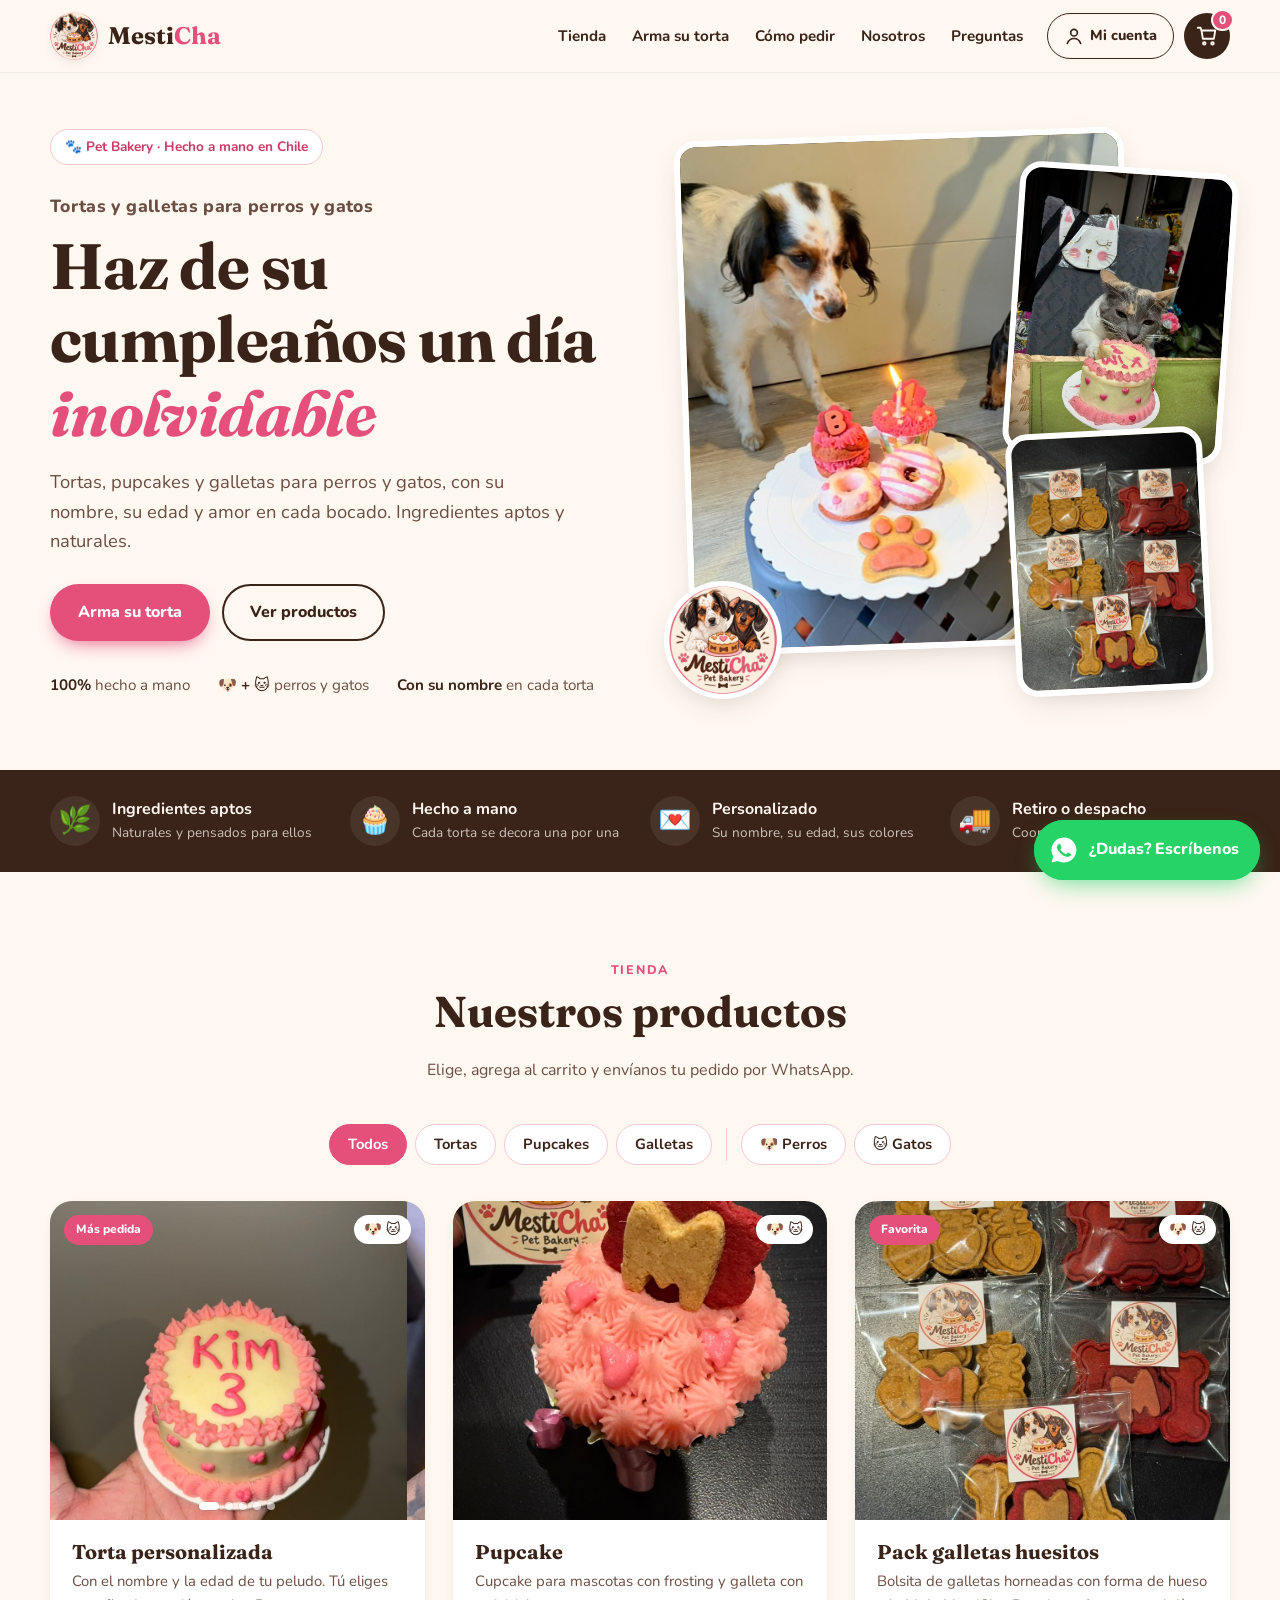
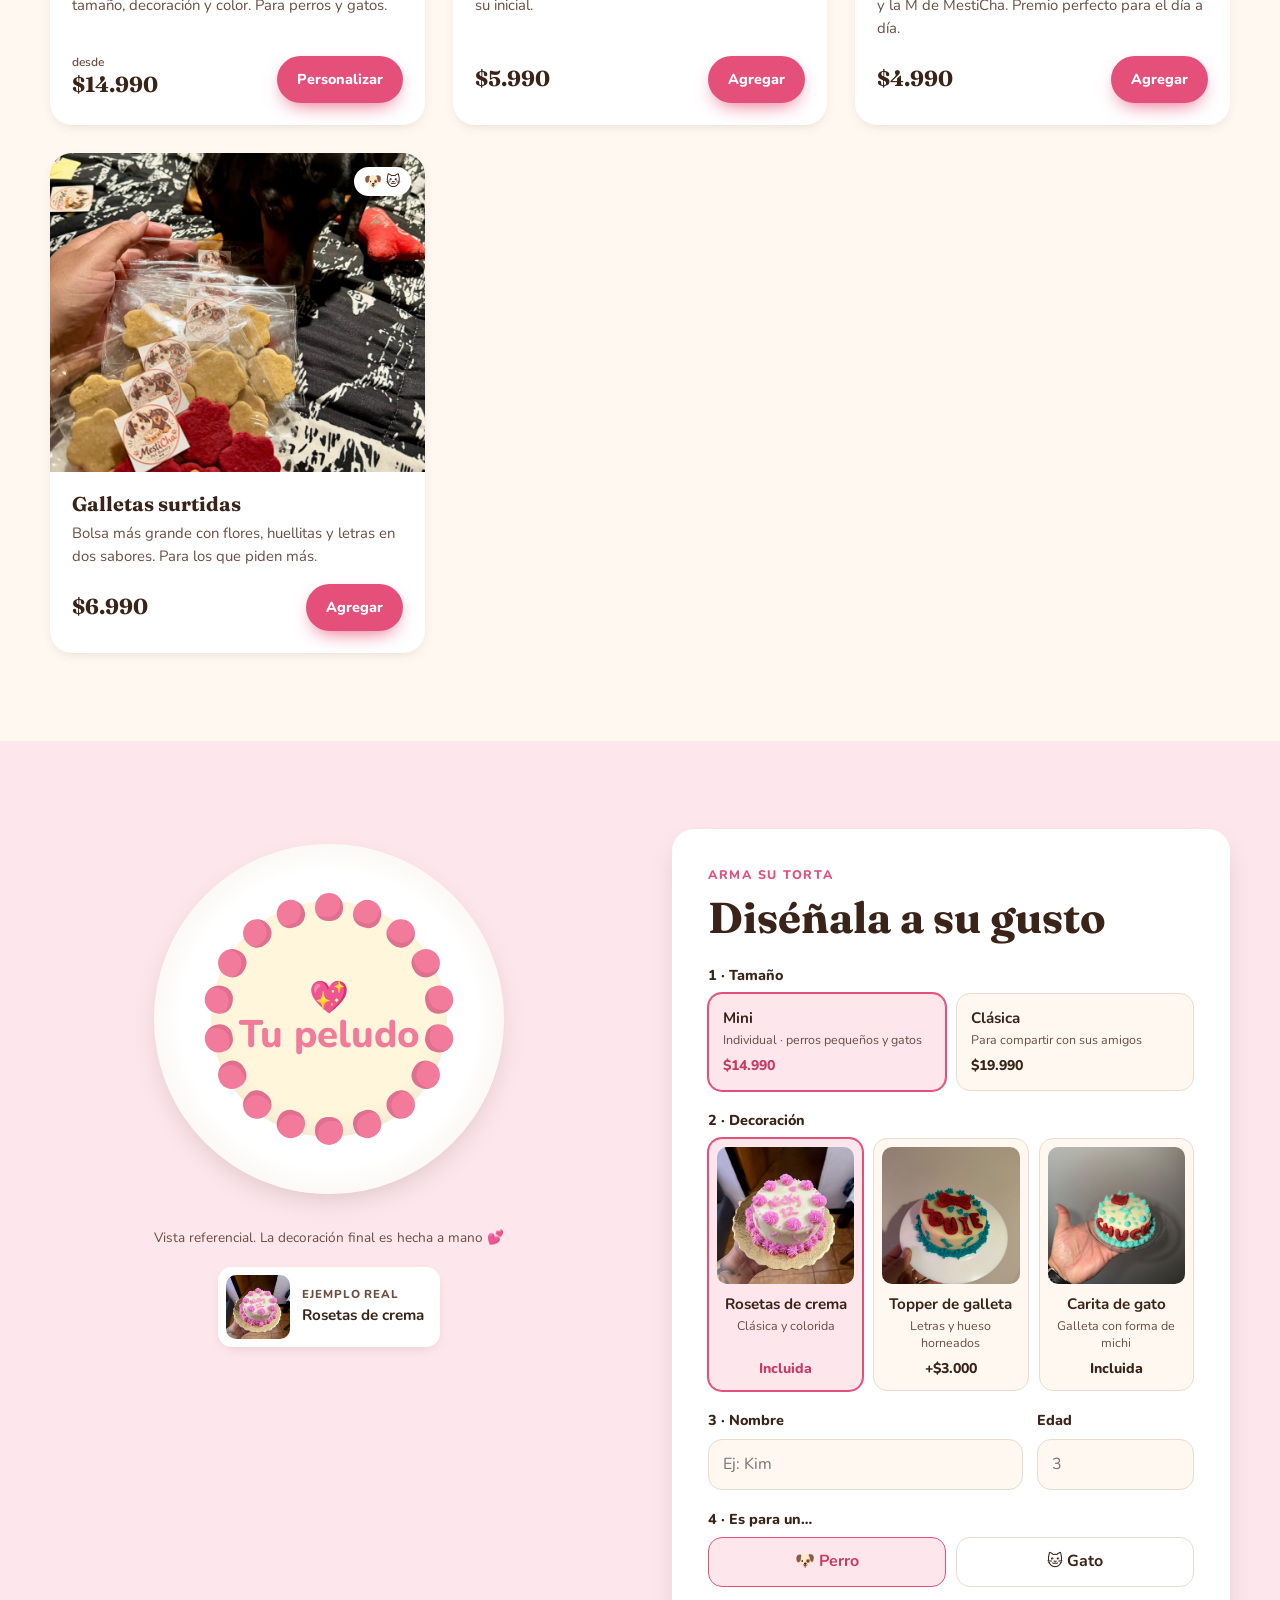
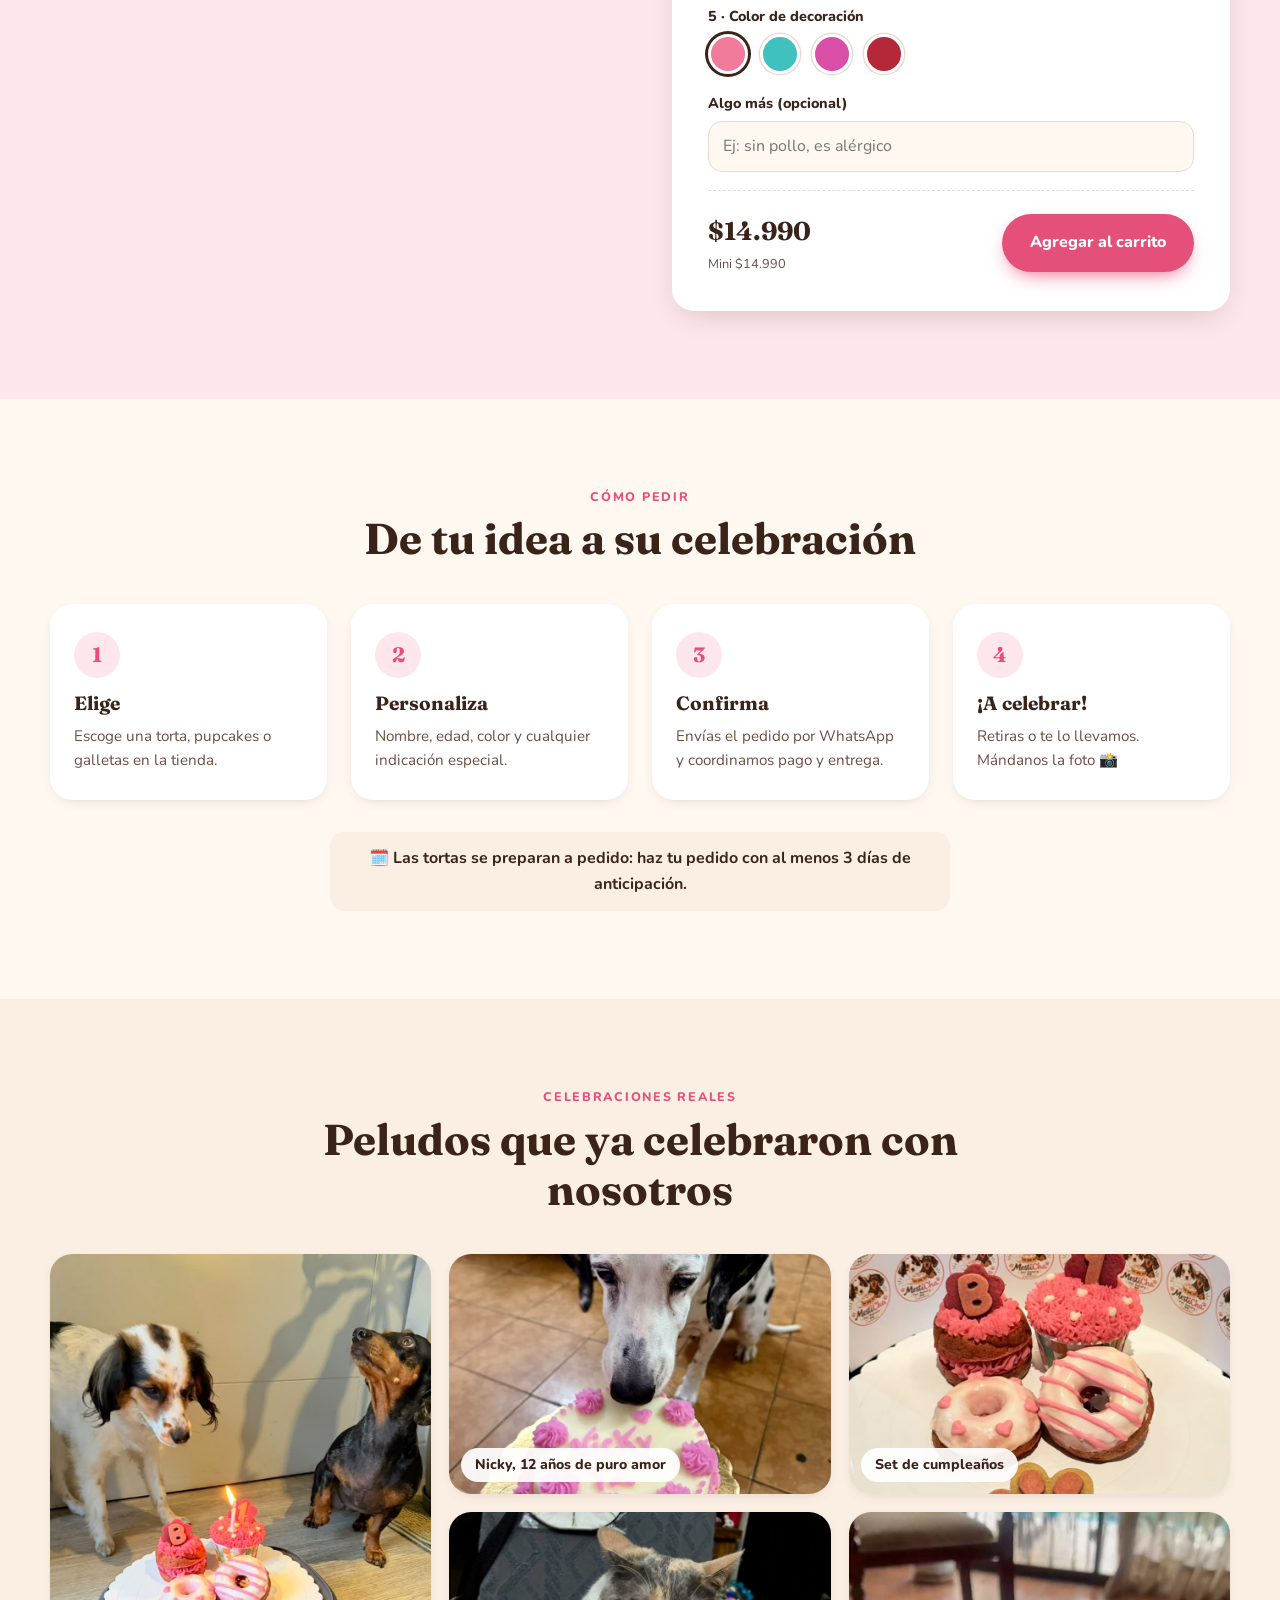
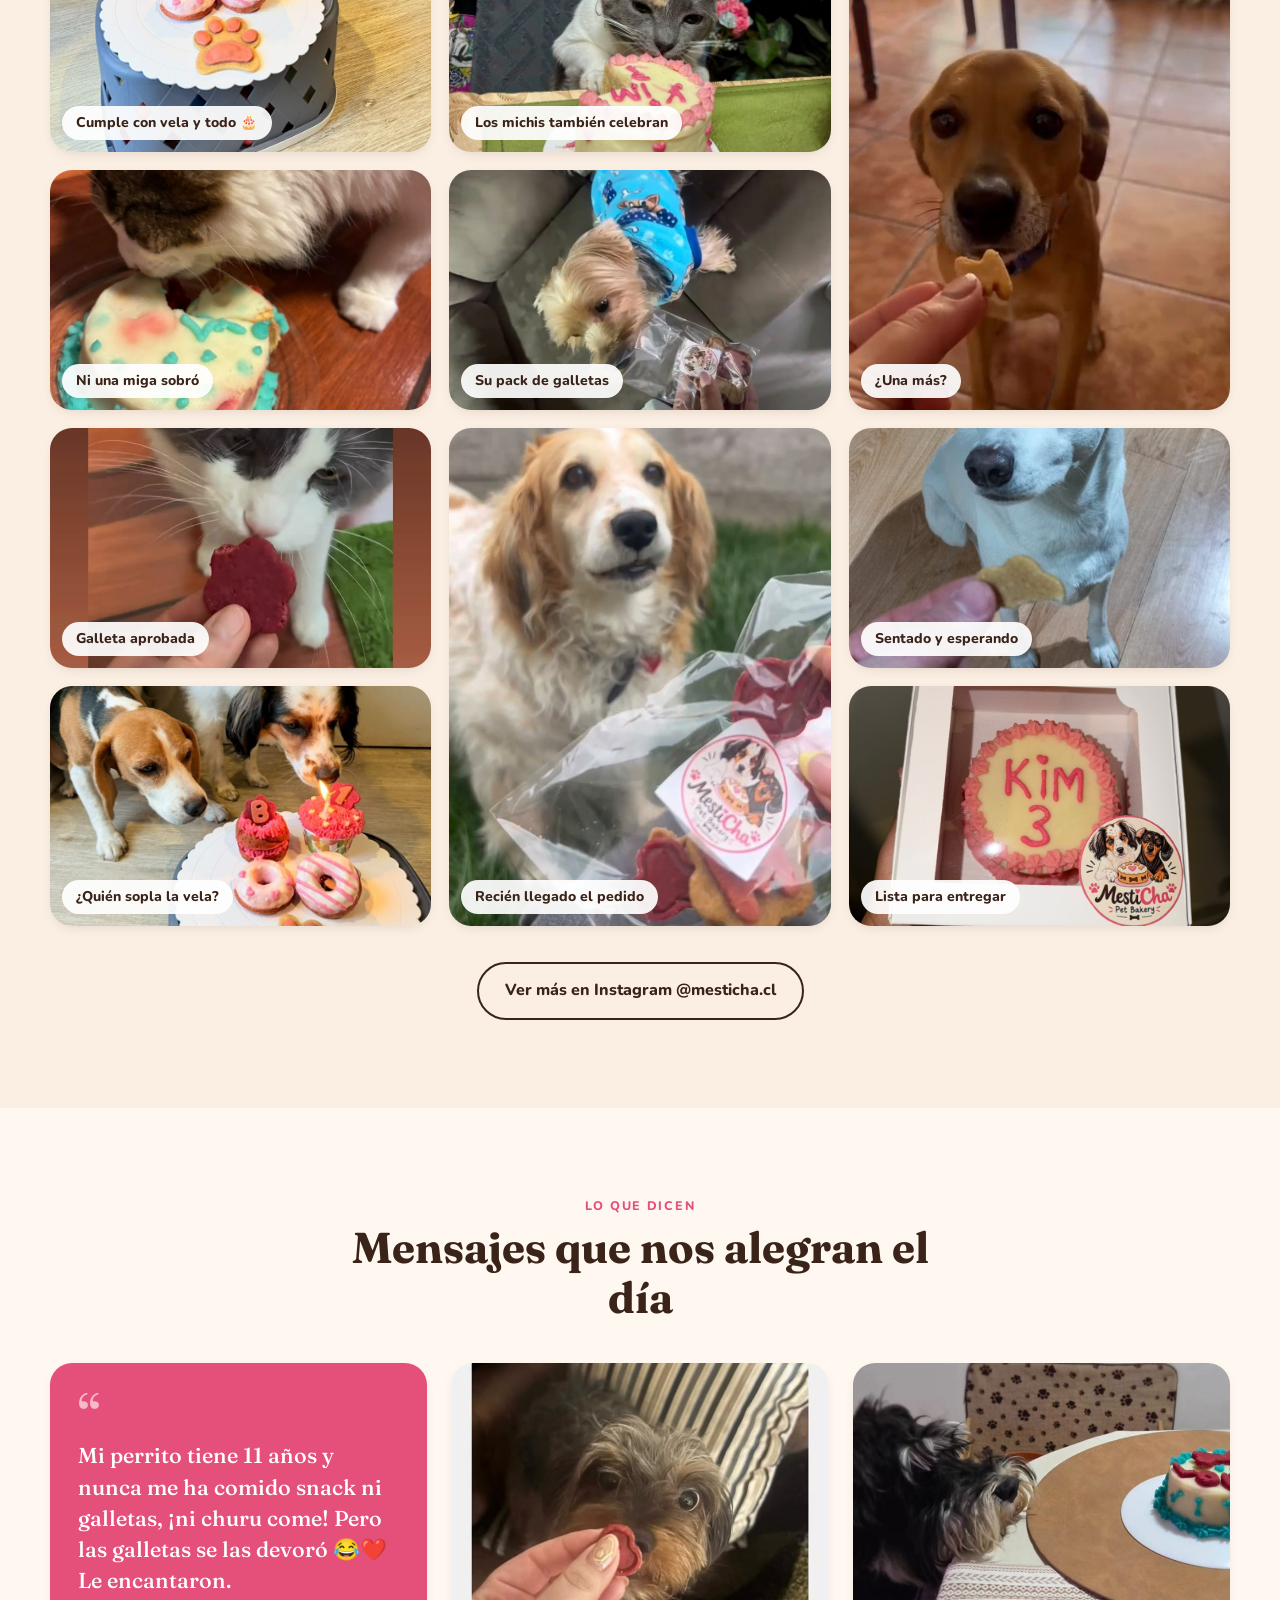
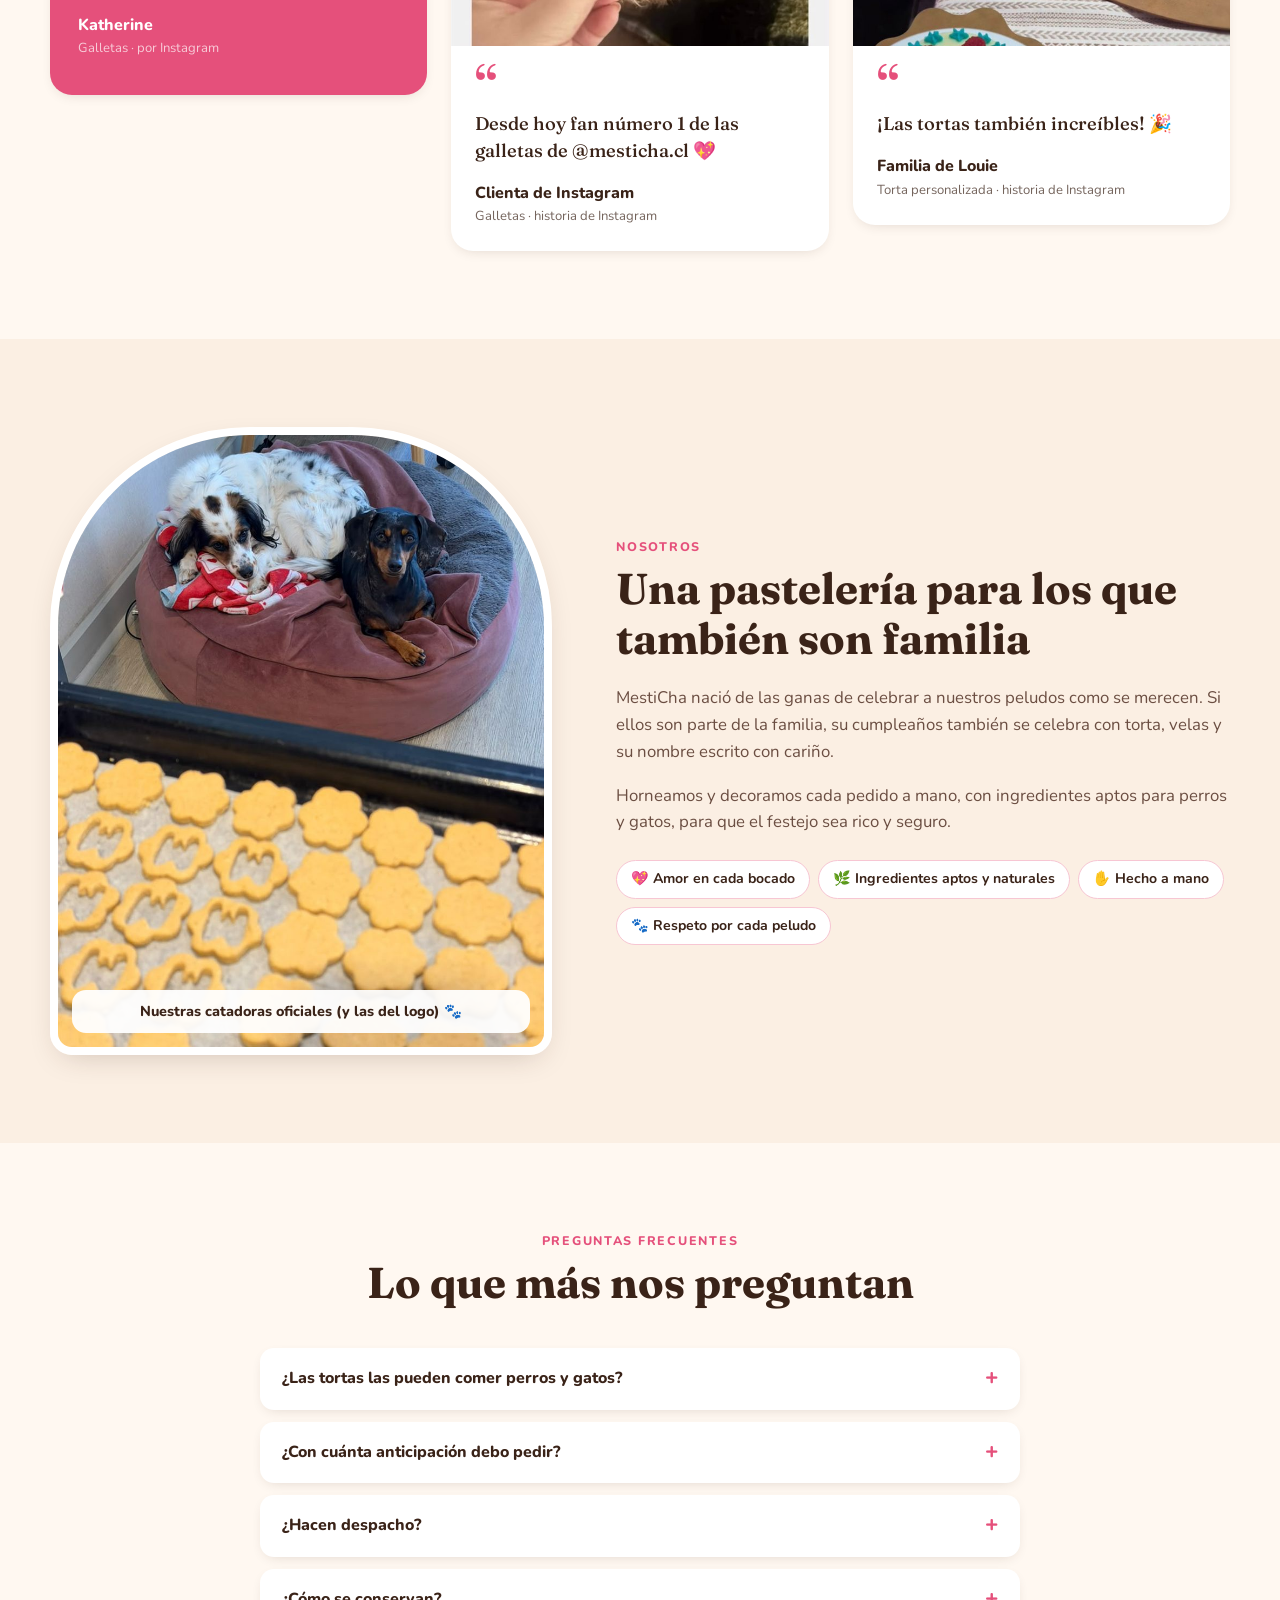
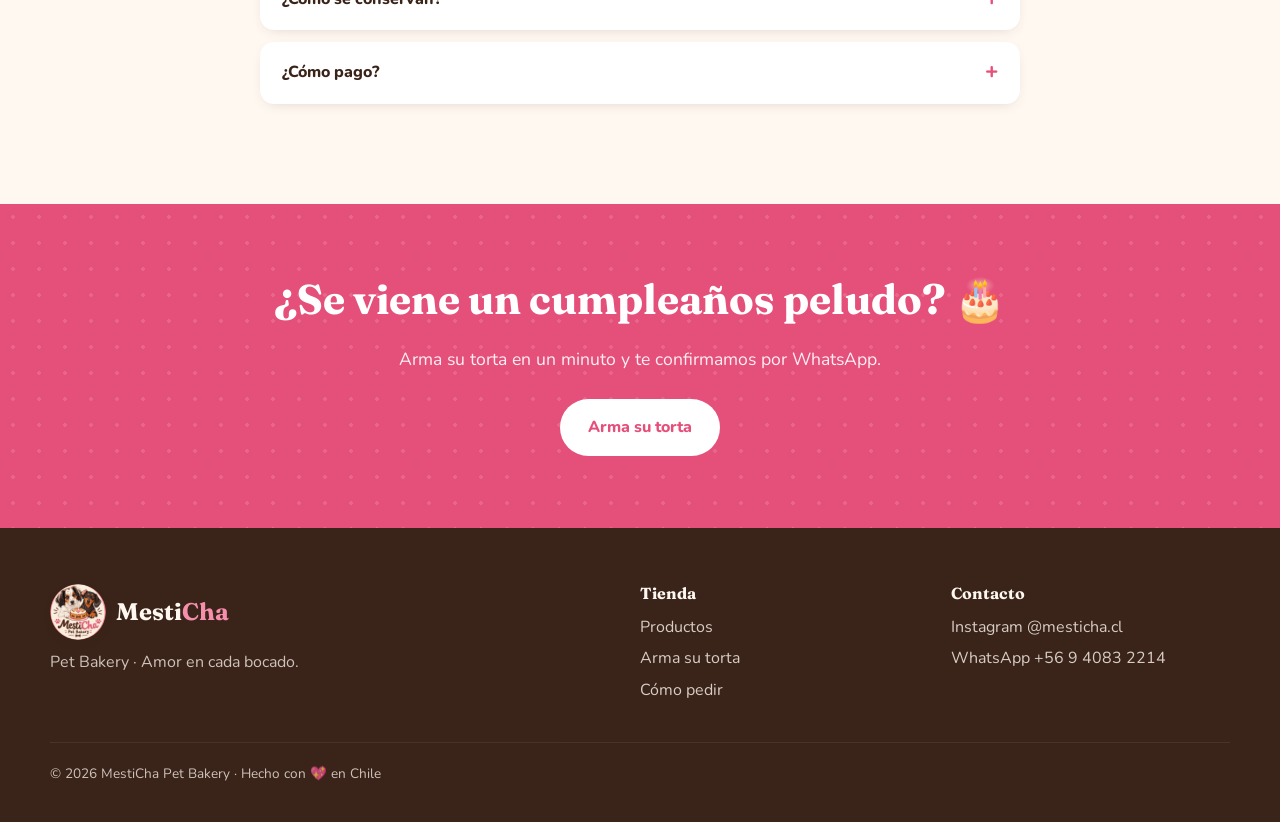
==== commit de2bd088: "MestiCha: se quita misión y visión de Nosotros Co-Authored-By: Claude Opus 5.5 <noreply@anthropic.co" ====
--- a/index.html
+++ b/index.html
@@ -291,16 +291,6 @@
       <p>MestiCha nació de las ganas de celebrar a nuestros peludos como se merecen. Si ellos son parte de la familia, su cumpleaños también se celebra con torta, velas y su nombre escrito con cariño.</p>
       <p>Horneamos y decoramos cada pedido a mano, con ingredientes aptos para perros y gatos, para que el festejo sea rico y seguro.</p>
 
-      <div class="mvv">
-        <article class="mvv__item">
-          <h3>Misión</h3>
-          <p>Crear productos de pastelería aptos para mascotas, hechos a mano y personalizados, que conviertan cada celebración en un recuerdo inolvidable para ellos y sus familias.</p>
-        </article>
-        <article class="mvv__item">
-          <h3>Visión</h3>
-          <p>Ser la pet bakery favorita de Chile, reconocida por el cariño, la calidad y el cuidado que ponemos en cada bocado.</p>
-        </article>
-      </div>
       <ul class="valores">
         <li>💖 Amor en cada bocado</li>
         <li>🌿 Ingredientes aptos y naturales</li>
--- a/css/estilos.css
+++ b/css/estilos.css
@@ -250,11 +250,7 @@
 .testimonio__estrellas { color: #F5B83D; letter-spacing: 2px; margin-bottom: 6px; }
 .testimonio--destacado .testimonio__estrellas { color: #FFE08A; }
 .nosotros__texto > p:not(.sobretitulo) { color: var(--cafe-2); font-size: 1.05rem; }
-.mvv { display: grid; grid-template-columns: 1fr 1fr; gap: 16px; margin: 28px 0 22px; }
-.mvv__item { background: var(--rosa-suave); border-radius: var(--radio-s); padding: 22px; }
-.mvv__item h3 { color: var(--rosa-osc); font-size: 1.2rem; }
-.mvv__item p { margin: 0; font-size: .93rem; }
-.valores { list-style: none; padding: 0; margin: 0; display: flex; flex-wrap: wrap; gap: 8px; }
+.valores { list-style: none; padding: 0; margin: 24px 0 0; display: flex; flex-wrap: wrap; gap: 8px; }
 .valores li { background: var(--blanco); border: 1px solid var(--rosa-borde); padding: 7px 14px; border-radius: 999px; font-weight: 700; font-size: .88rem; }
 
 /* ---------- FAQ ---------- */
@@ -340,7 +336,7 @@
 @media (max-width: 600px) {
   .seccion { padding: 64px 0; }
   .hero { padding: 32px 0 56px; }
-  .productos, .pasos, .mvv, .testimonios { grid-template-columns: 1fr; }
+  .productos, .pasos, .testimonios { grid-template-columns: 1fr; }
   .pilares__grid { grid-template-columns: 1fr; gap: 14px; }
   .galeria { grid-template-columns: 1fr 1fr; grid-auto-rows: 170px; gap: 10px; }
   .galeria figcaption { font-size: .75rem; padding: 4px 10px; left: 8px; bottom: 8px; }
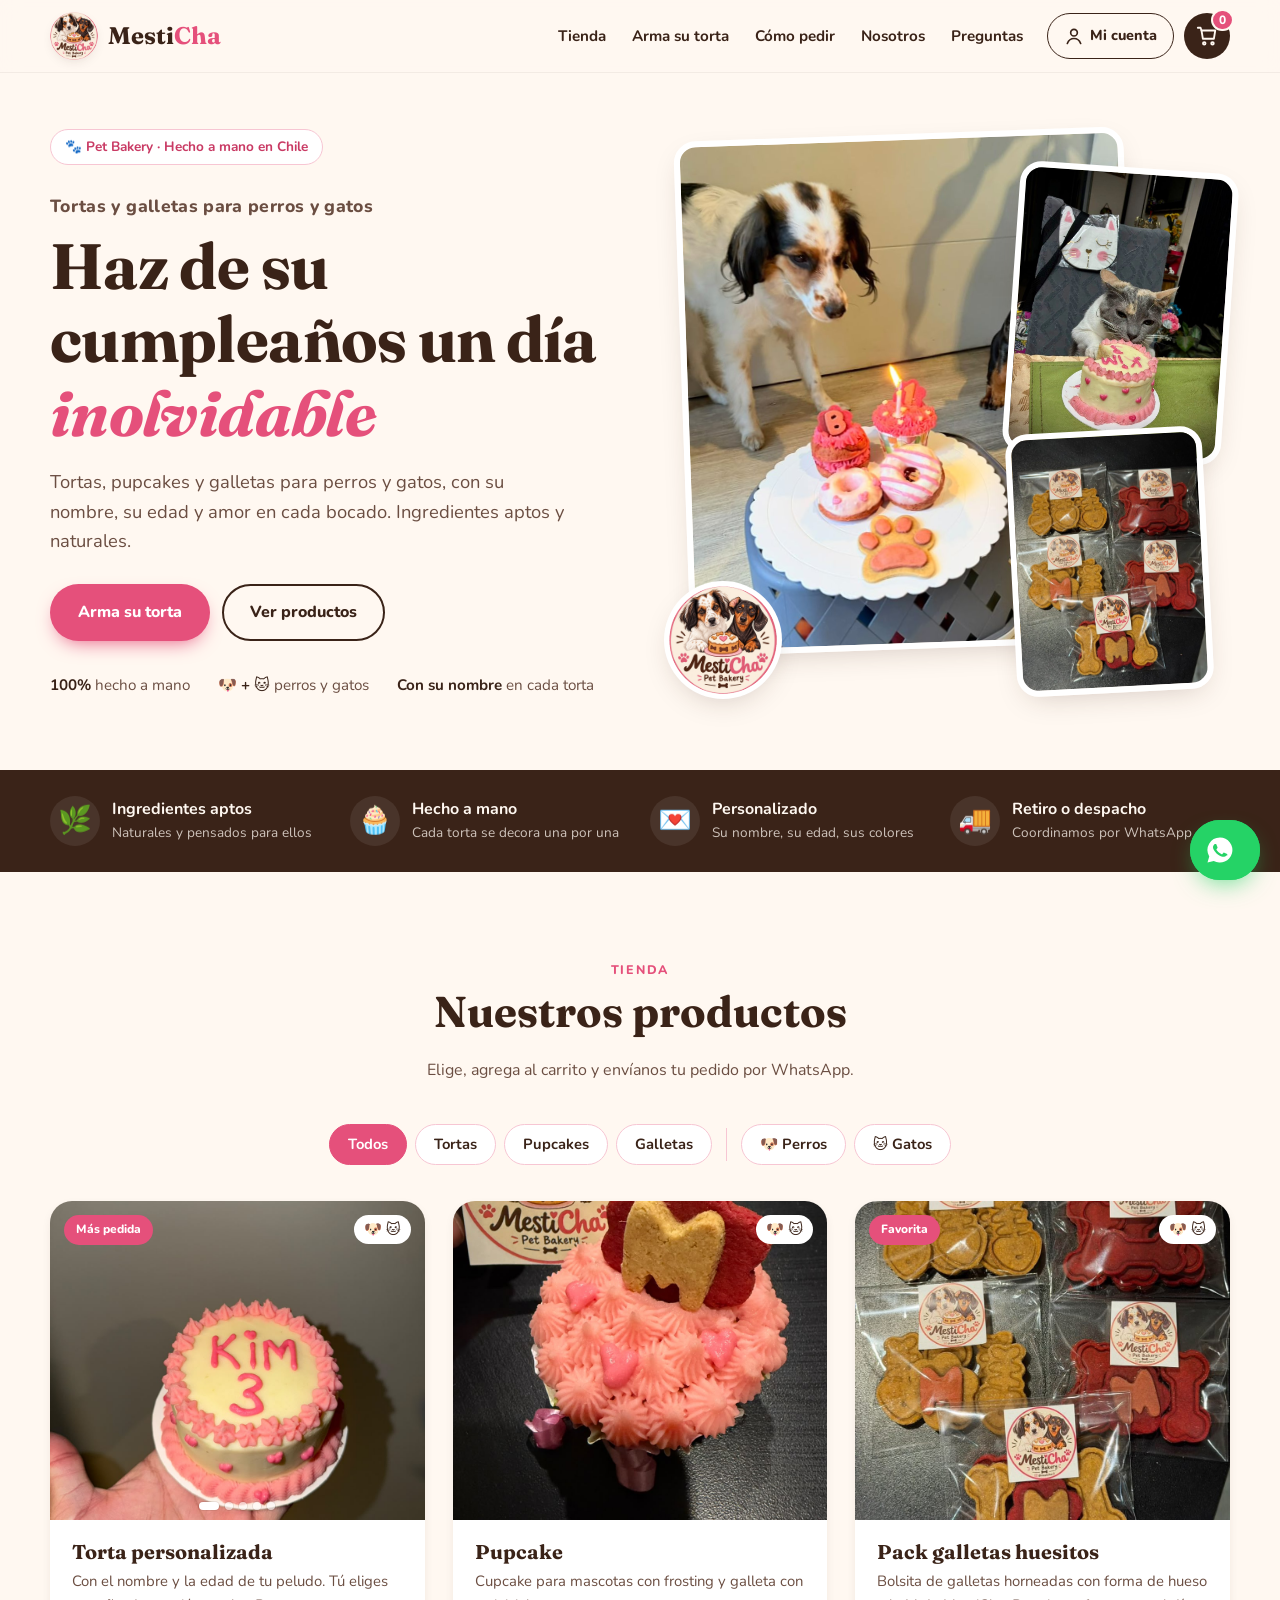
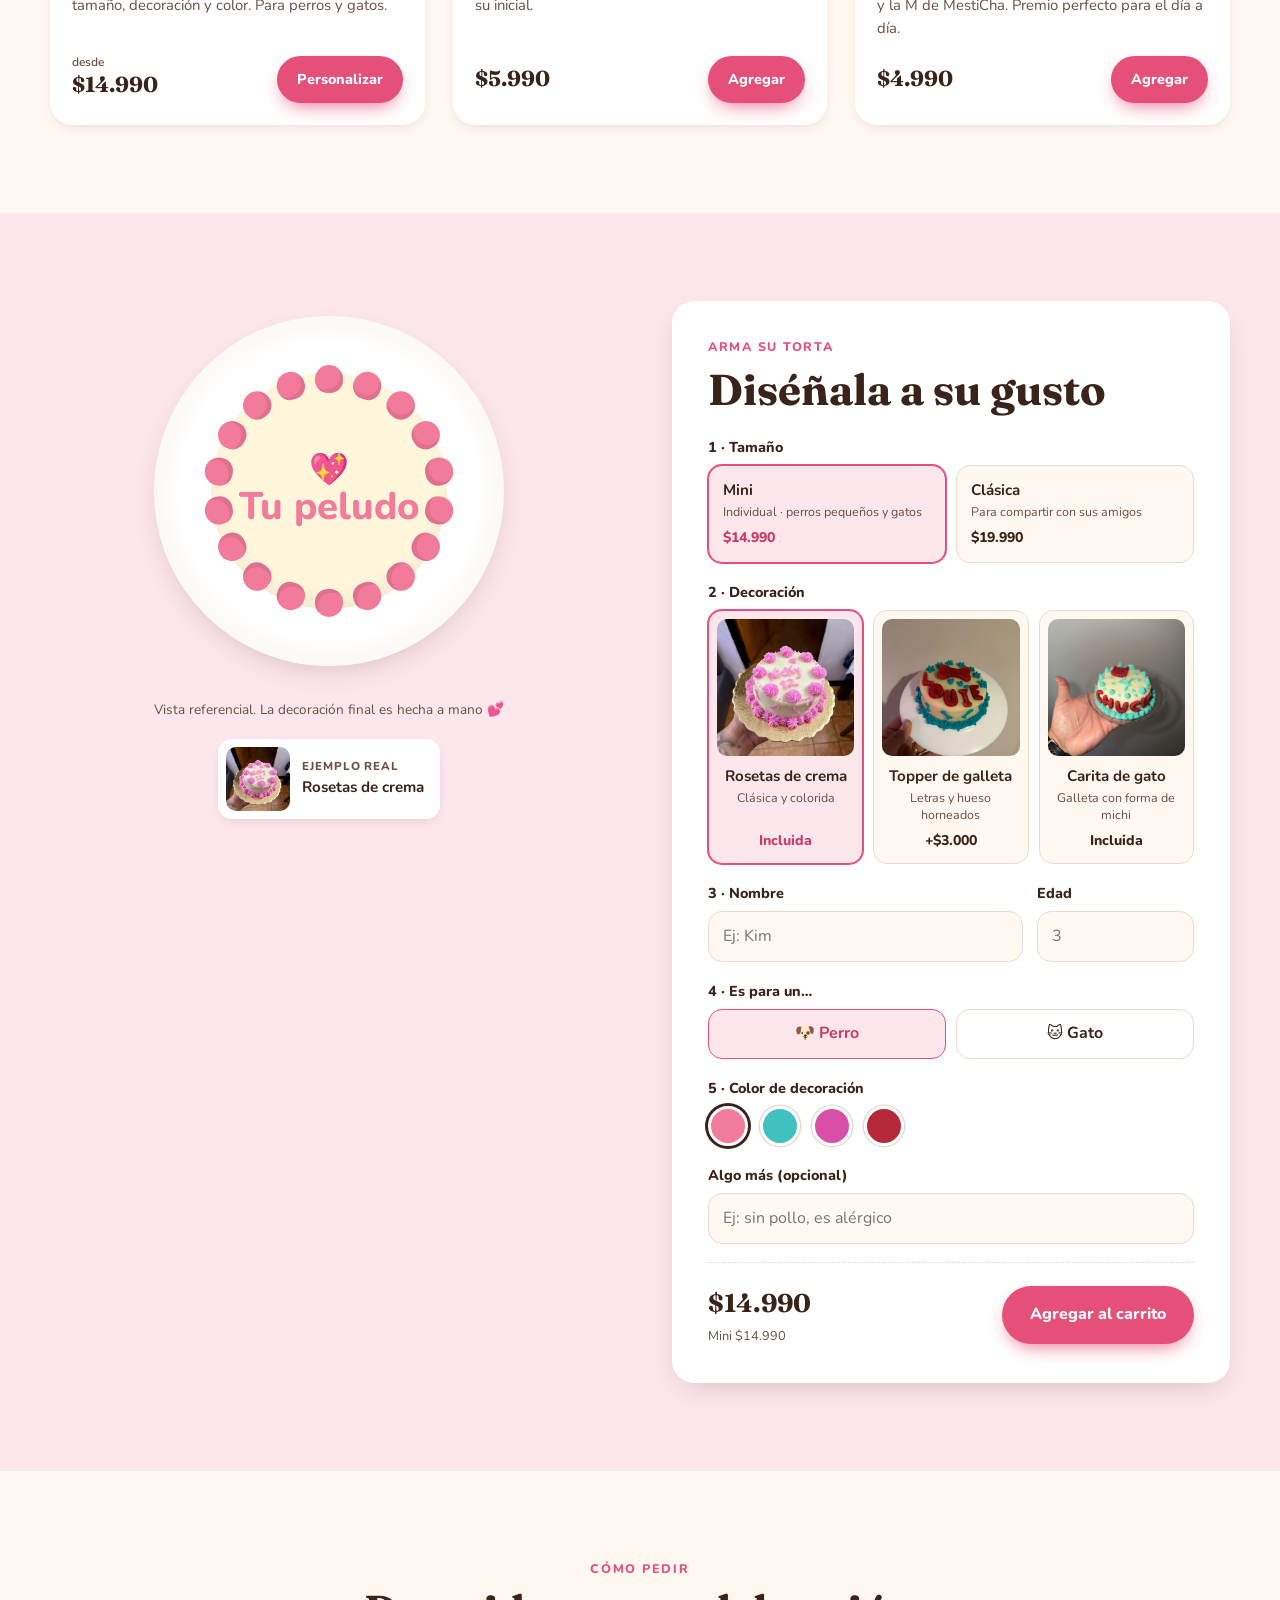
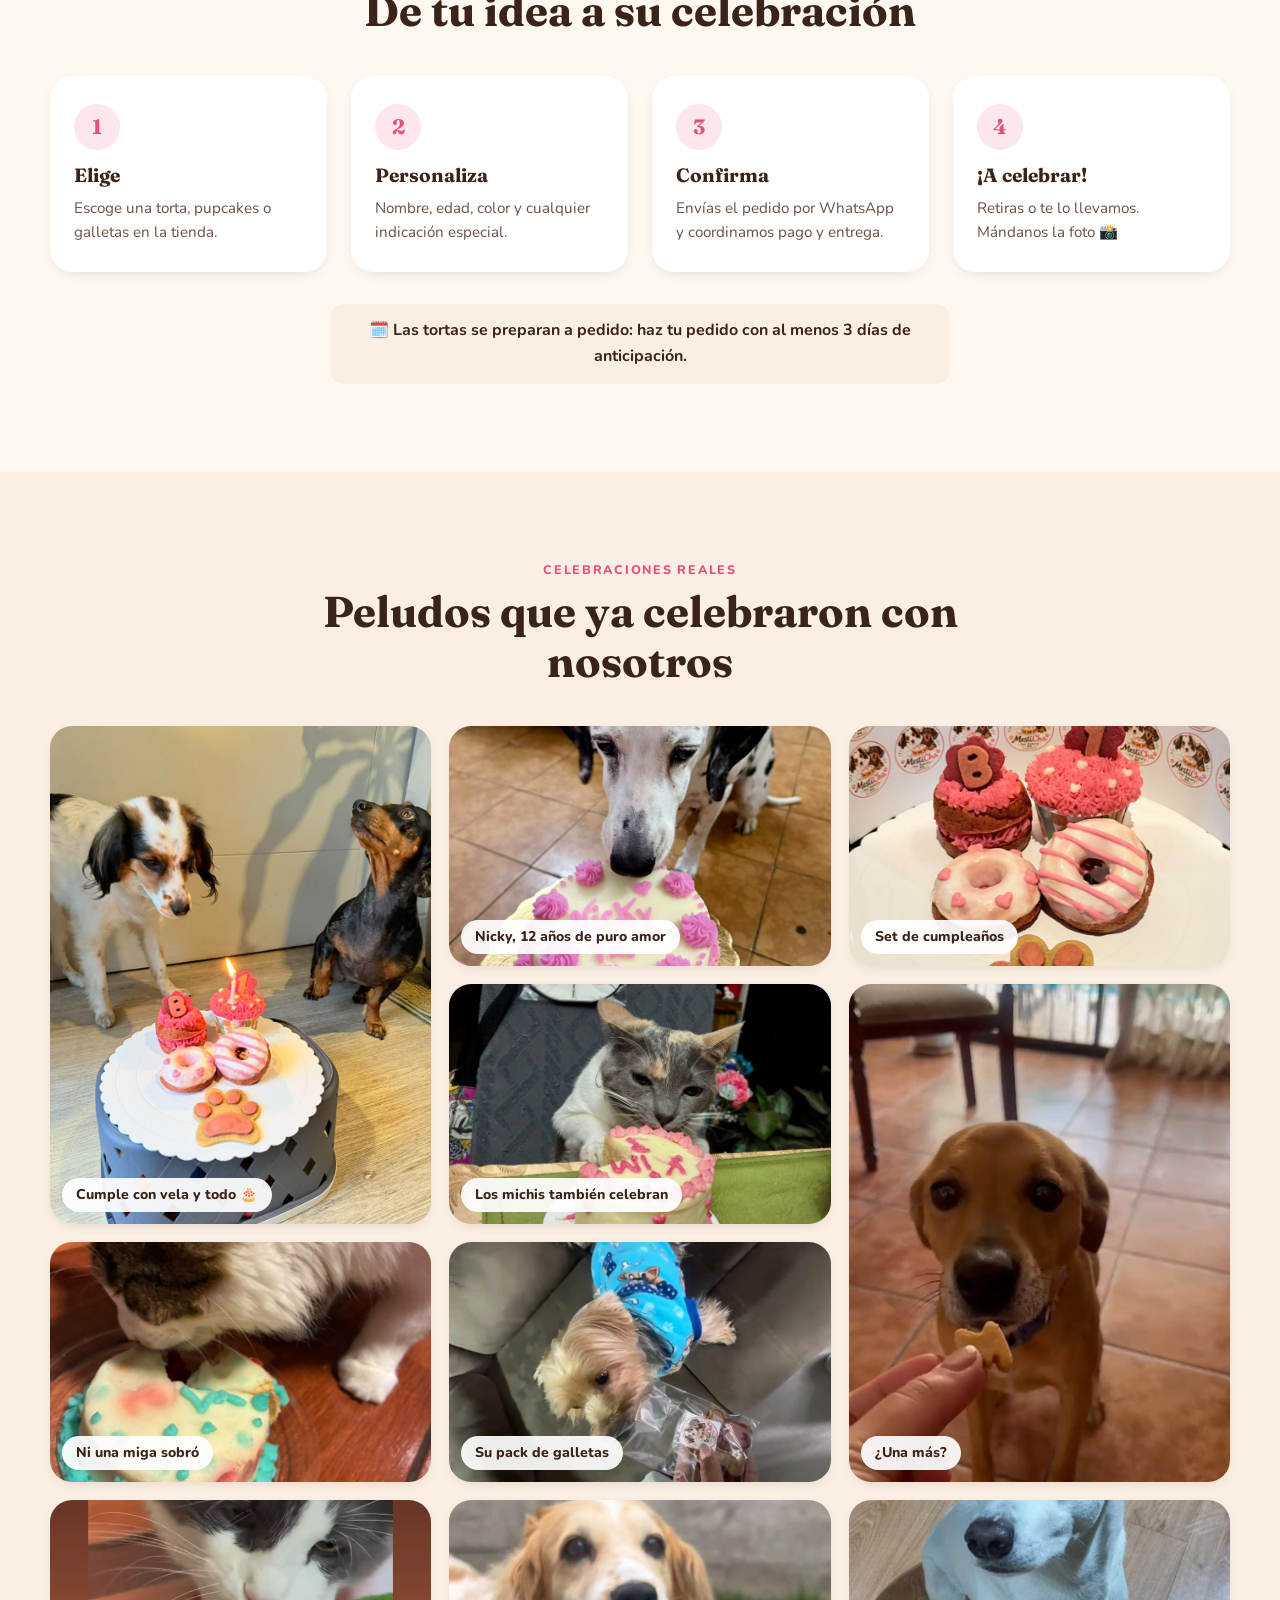
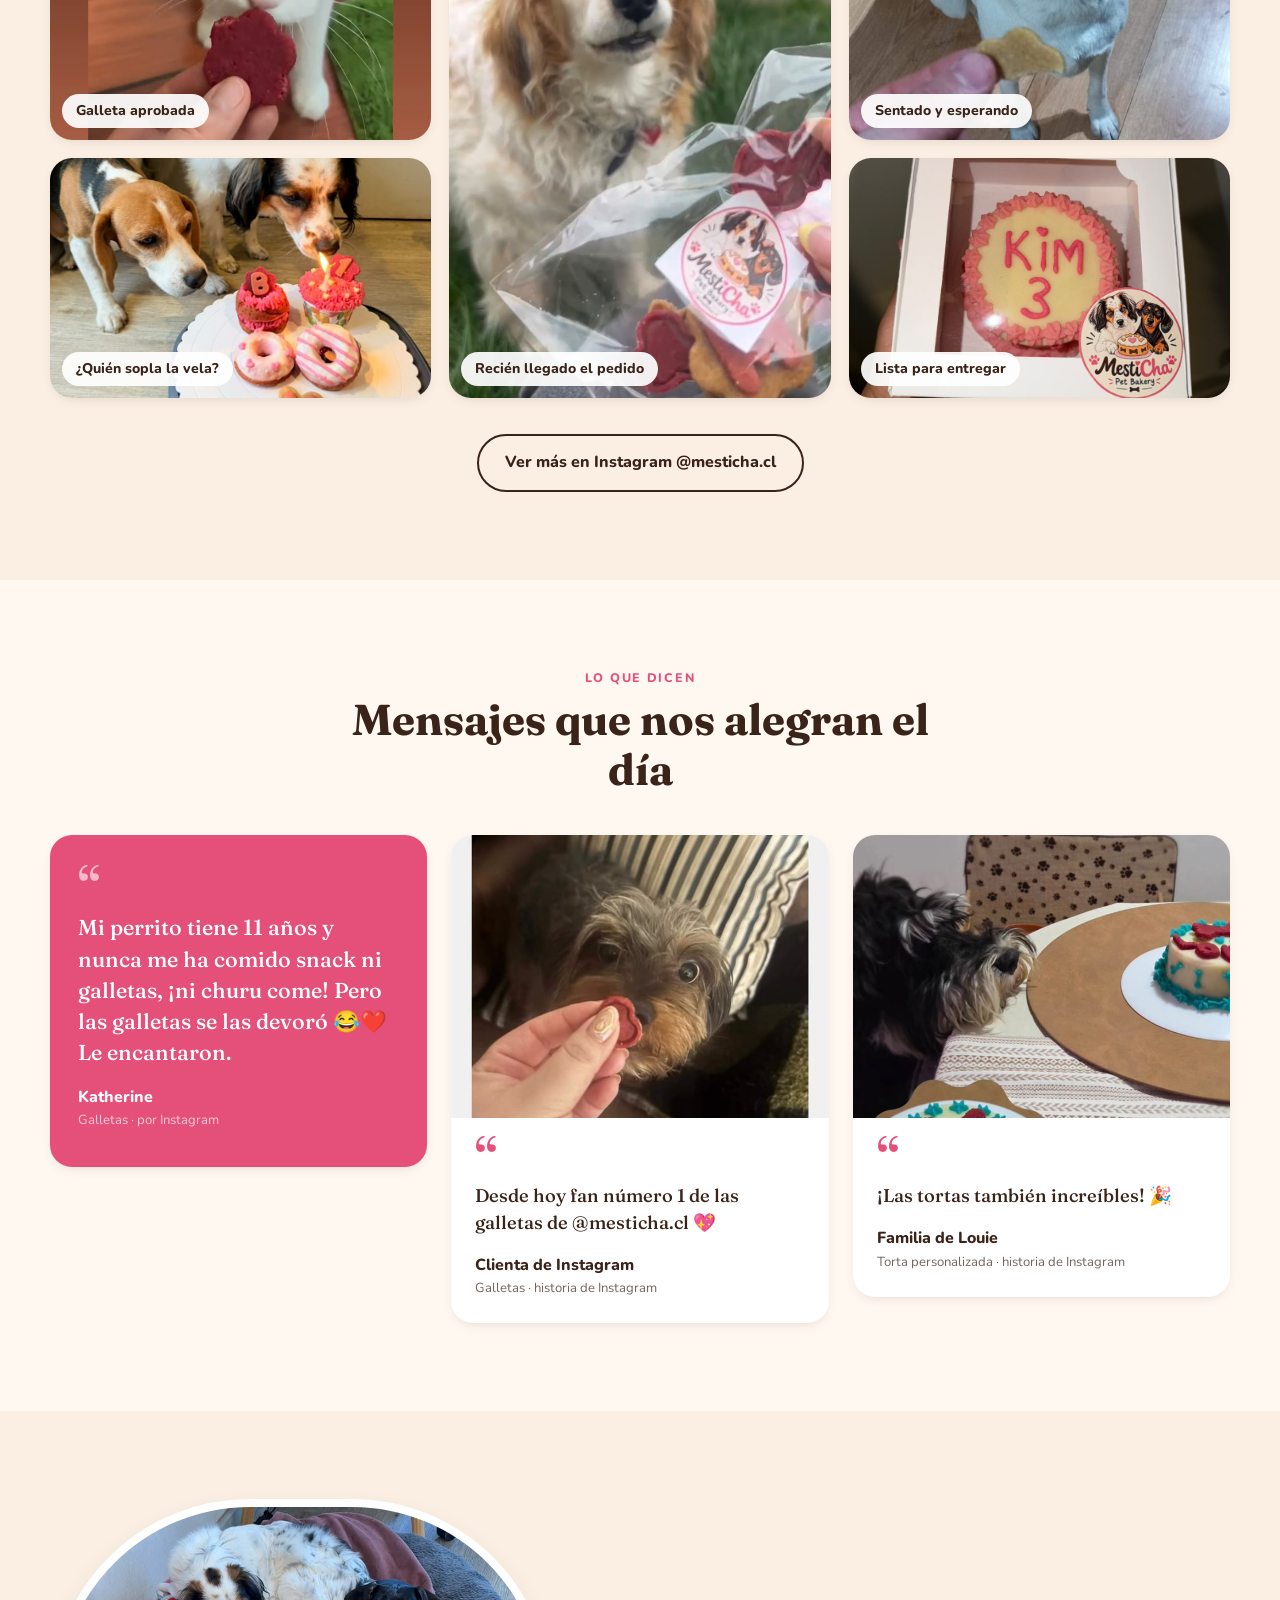
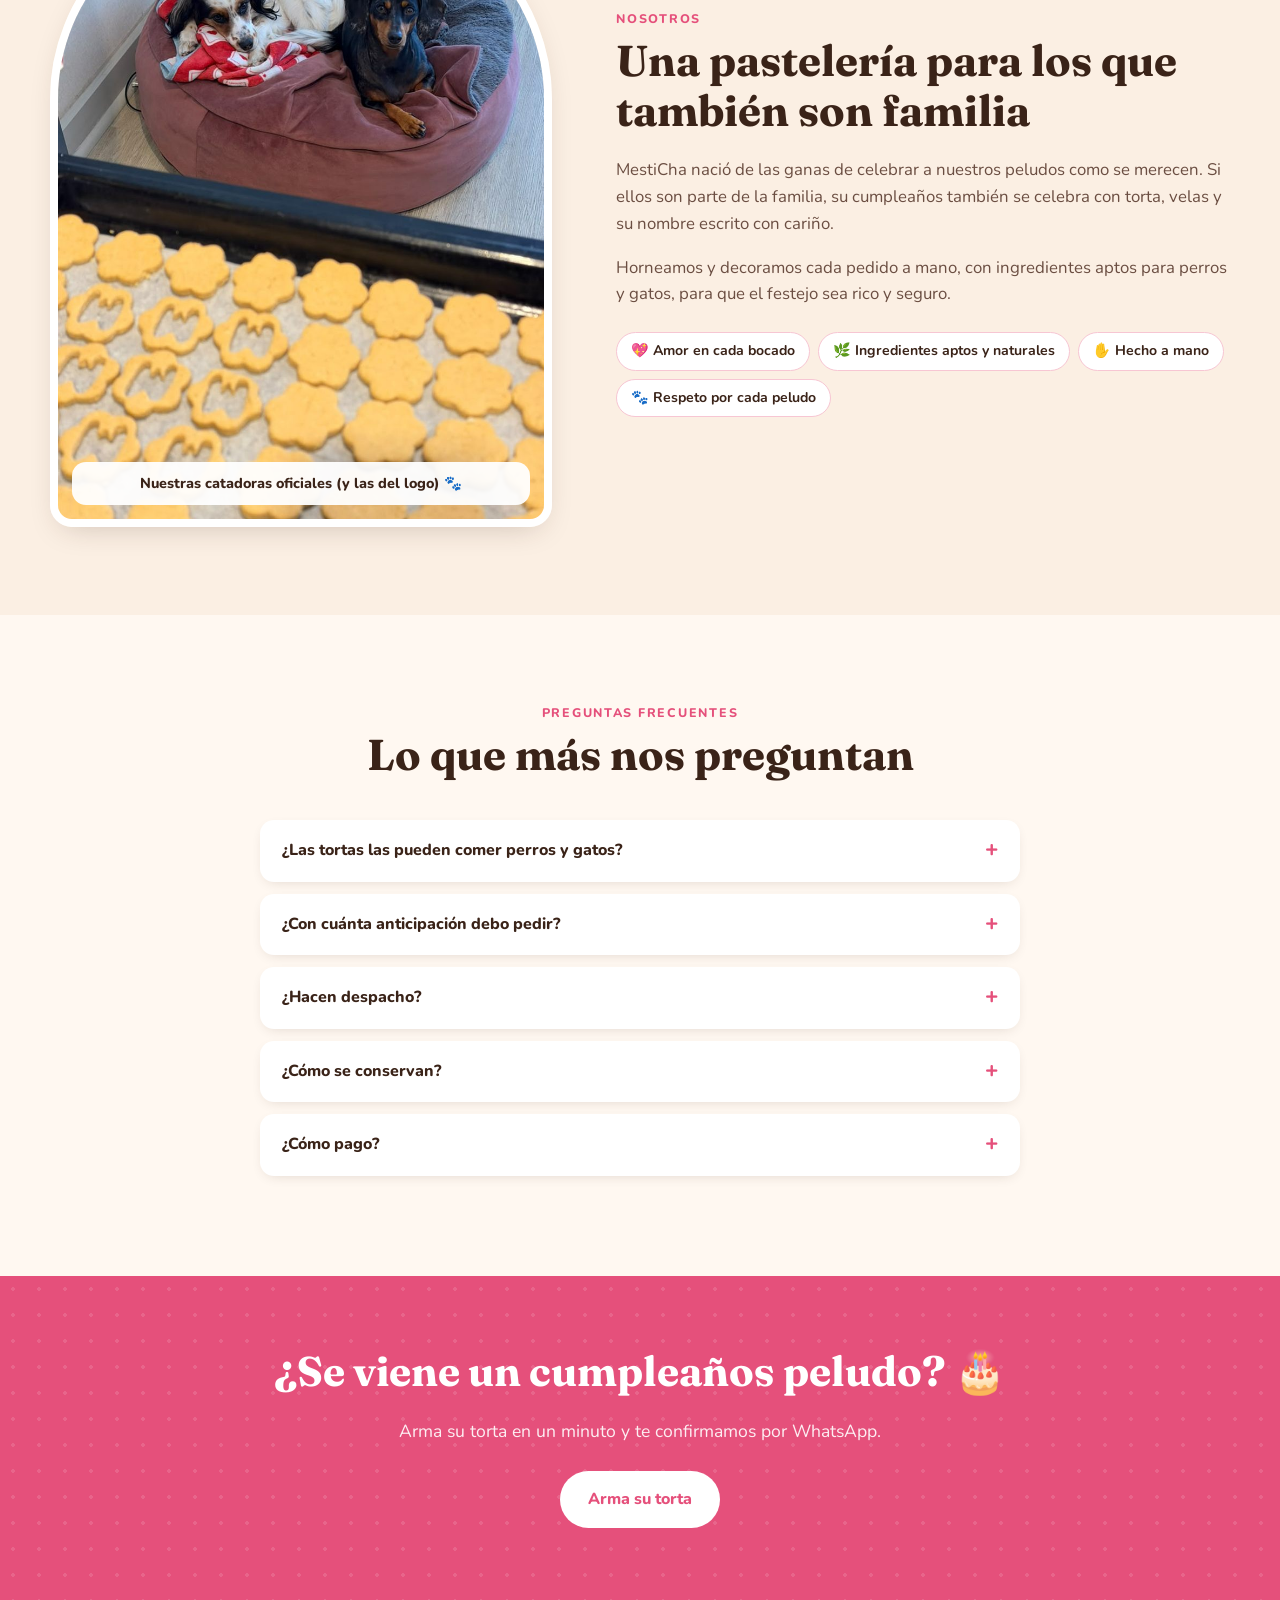
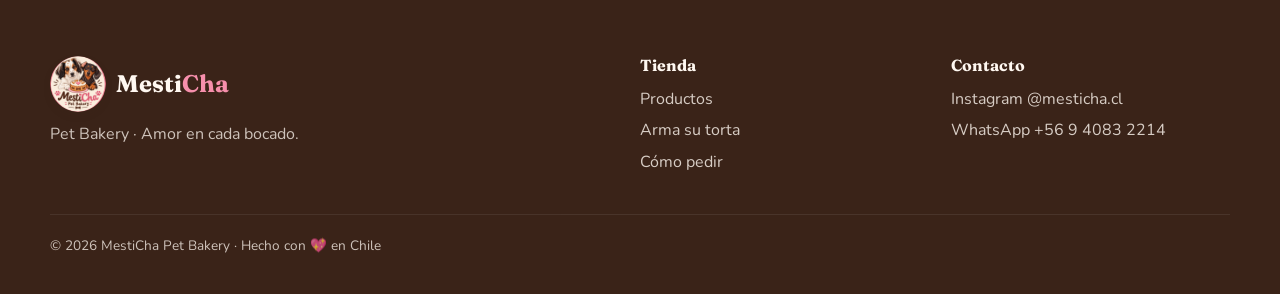
==== commit 46fe5a87: "MestiCha: se elimina 'Galletas surtidas' del catálogo base - Desaparece en todos los dispositivos (a" ====
--- a/index.html
+++ b/index.html
@@ -57,8 +57,7 @@
       "itemListElement": [
         { "@type": "AggregateOffer", "lowPrice": "14990", "highPrice": "22990", "priceCurrency": "CLP", "availability": "https://schema.org/InStock", "itemOffered": { "@type": "Product", "name": "Torta de cumpleaños personalizada para perros y gatos", "image": ["https://mesticha.cl/img/torta-kim.jpg", "https://mesticha.cl/img/torta-nicky.jpg", "https://mesticha.cl/img/torta-louie.jpg", "https://mesticha.cl/img/torta-chuck.jpg"] } },
         { "@type": "Offer", "price": "5990", "priceCurrency": "CLP", "availability": "https://schema.org/InStock", "itemOffered": { "@type": "Product", "name": "Pupcake para mascotas", "image": "https://mesticha.cl/img/pupcake.jpg" } },
-        { "@type": "Offer", "price": "4990", "priceCurrency": "CLP", "availability": "https://schema.org/InStock", "itemOffered": { "@type": "Product", "name": "Galletas para perros con forma de hueso", "image": "https://mesticha.cl/img/galletas-packs.jpg" } },
-        { "@type": "Offer", "price": "6990", "priceCurrency": "CLP", "availability": "https://schema.org/InStock", "itemOffered": { "@type": "Product", "name": "Galletas surtidas para perros y gatos", "image": "https://mesticha.cl/img/galletas-surtidas.jpg" } }
+        { "@type": "Offer", "price": "4990", "priceCurrency": "CLP", "availability": "https://schema.org/InStock", "itemOffered": { "@type": "Product", "name": "Galletas para perros con forma de hueso", "image": "https://mesticha.cl/img/galletas-packs.jpg" } }
       ]
     }
   }
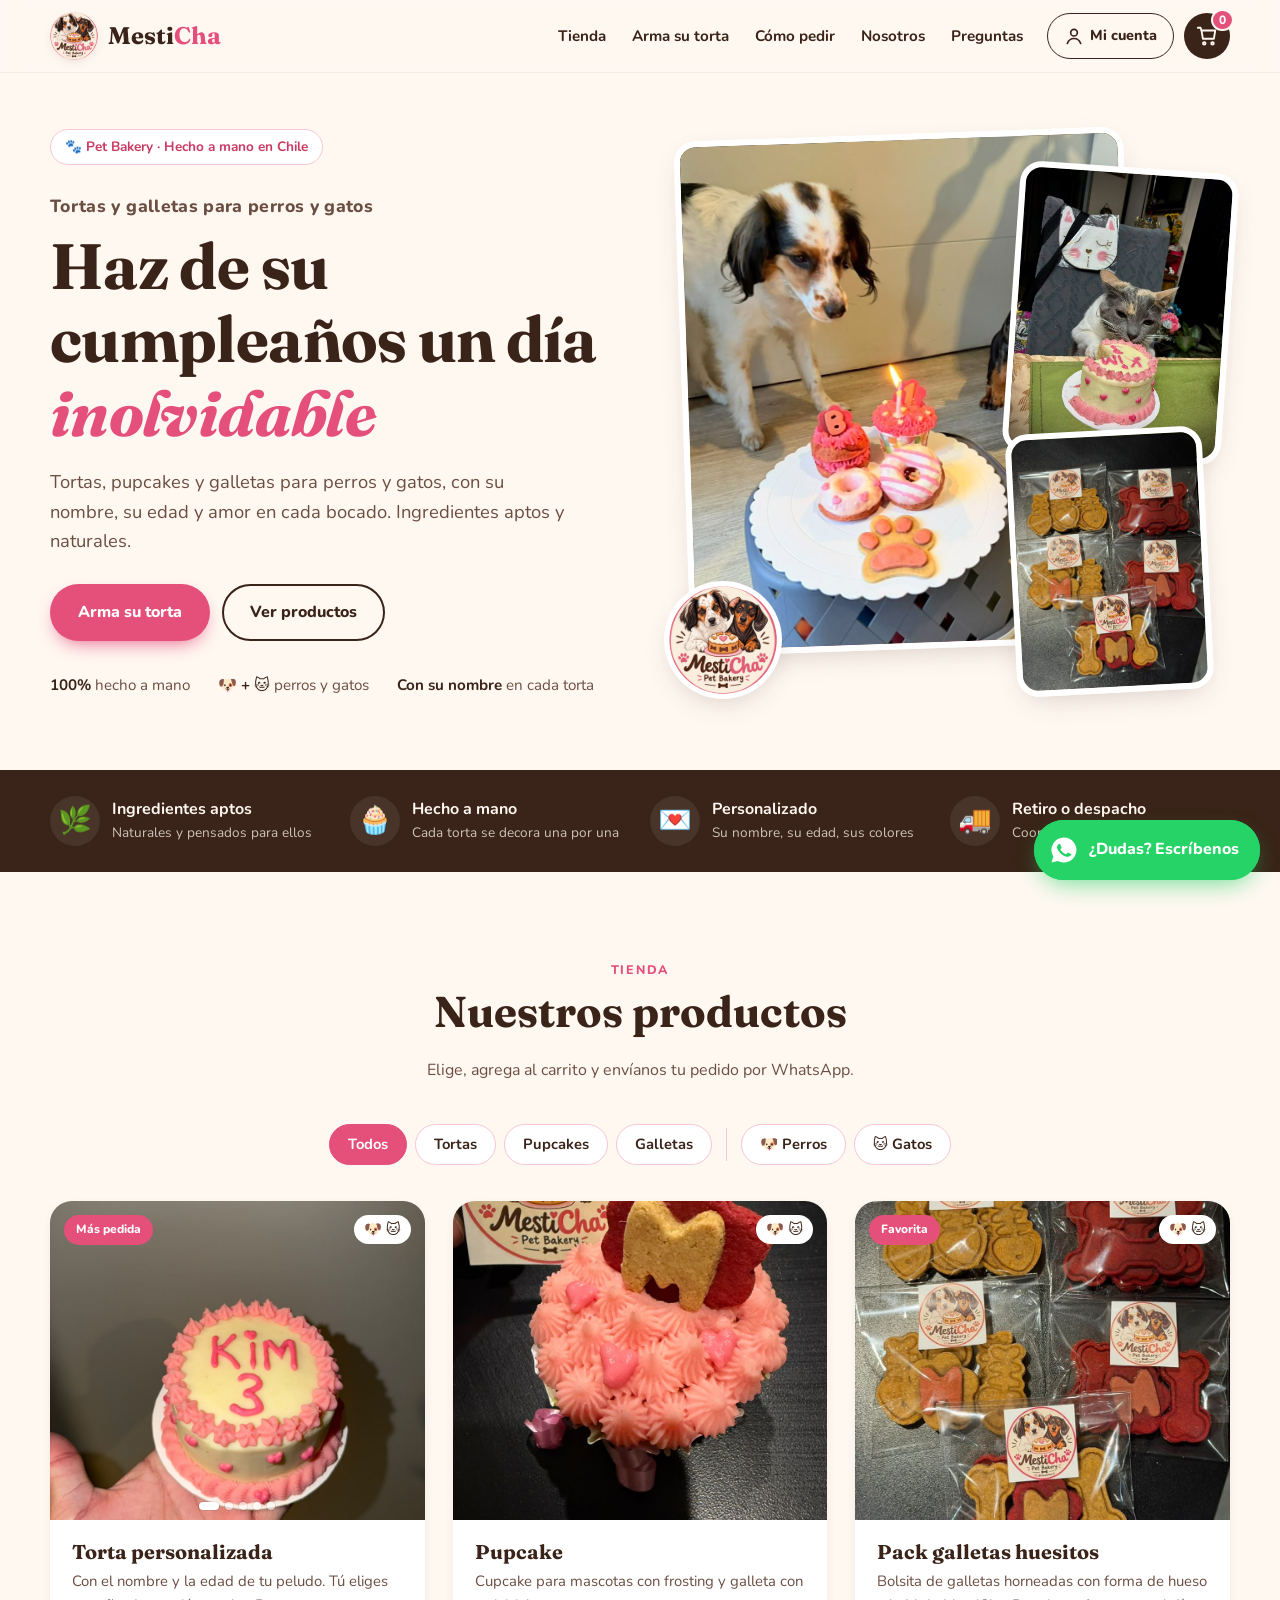
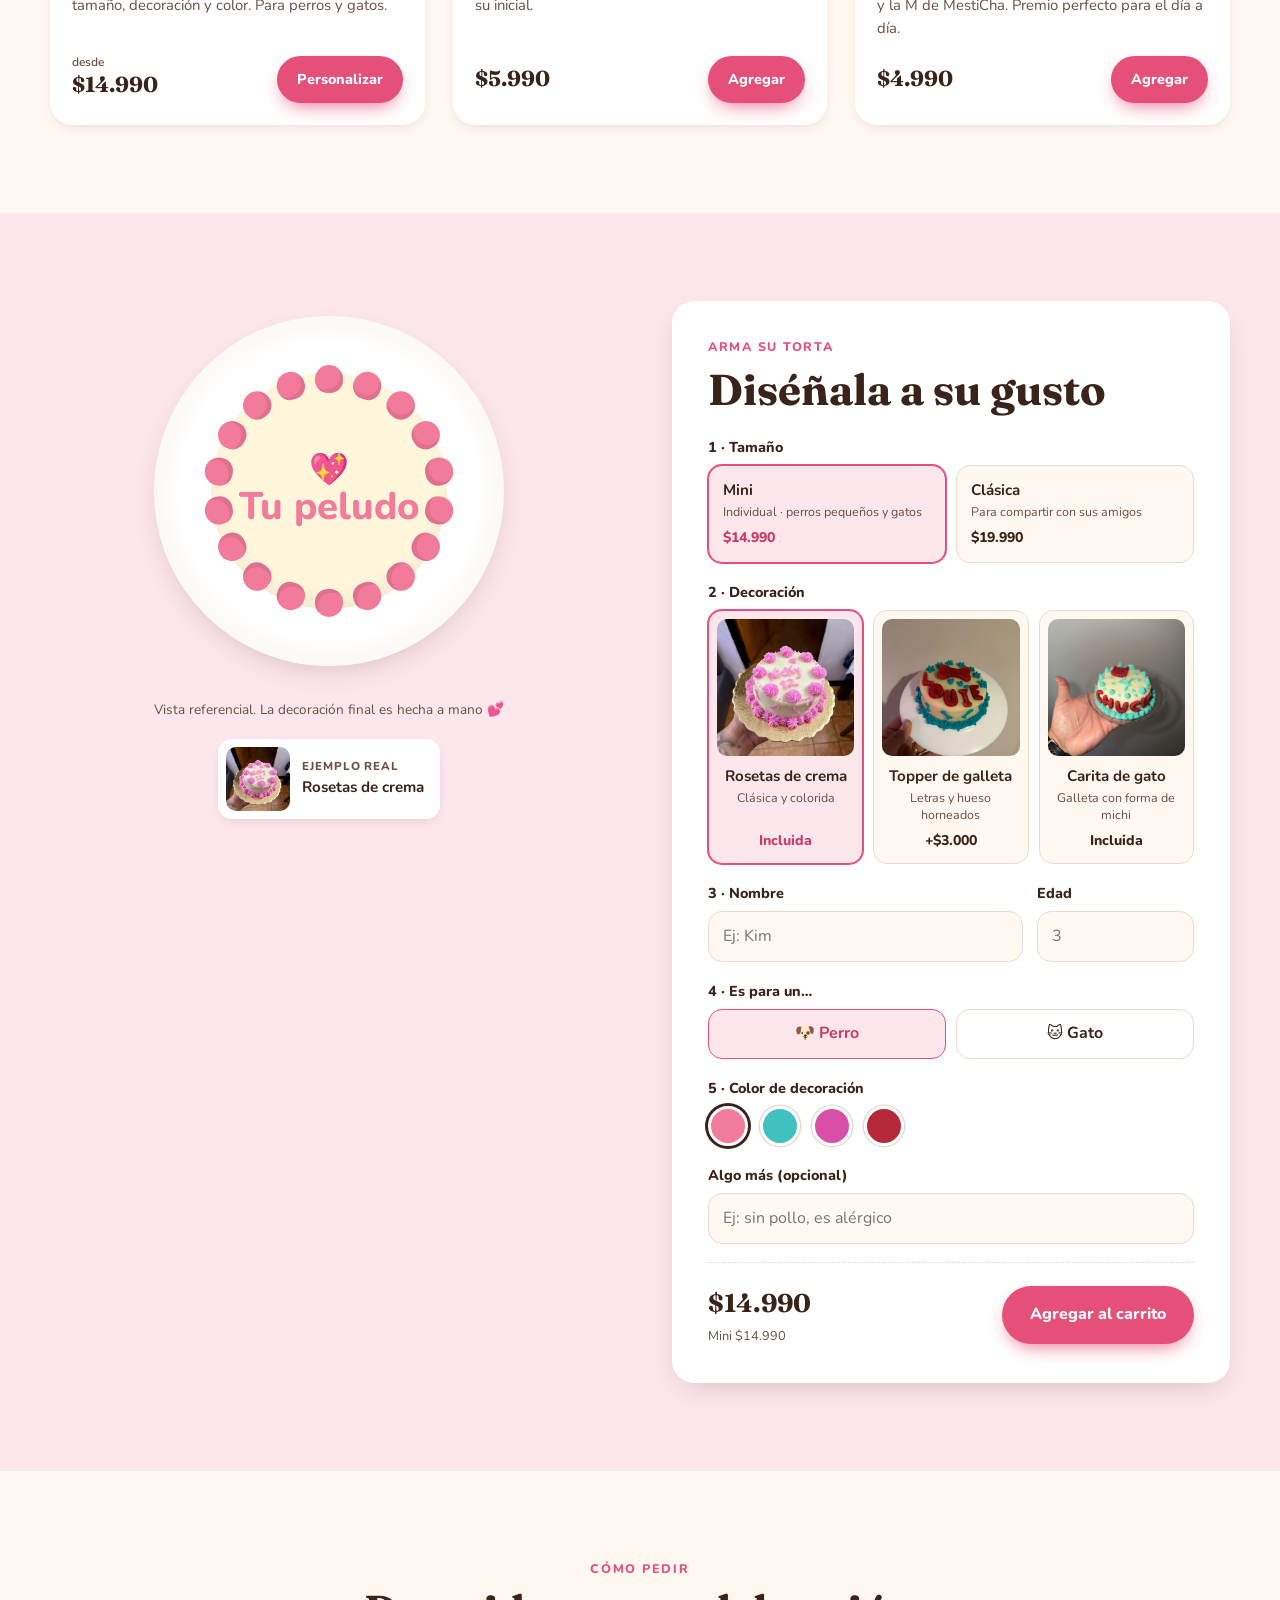
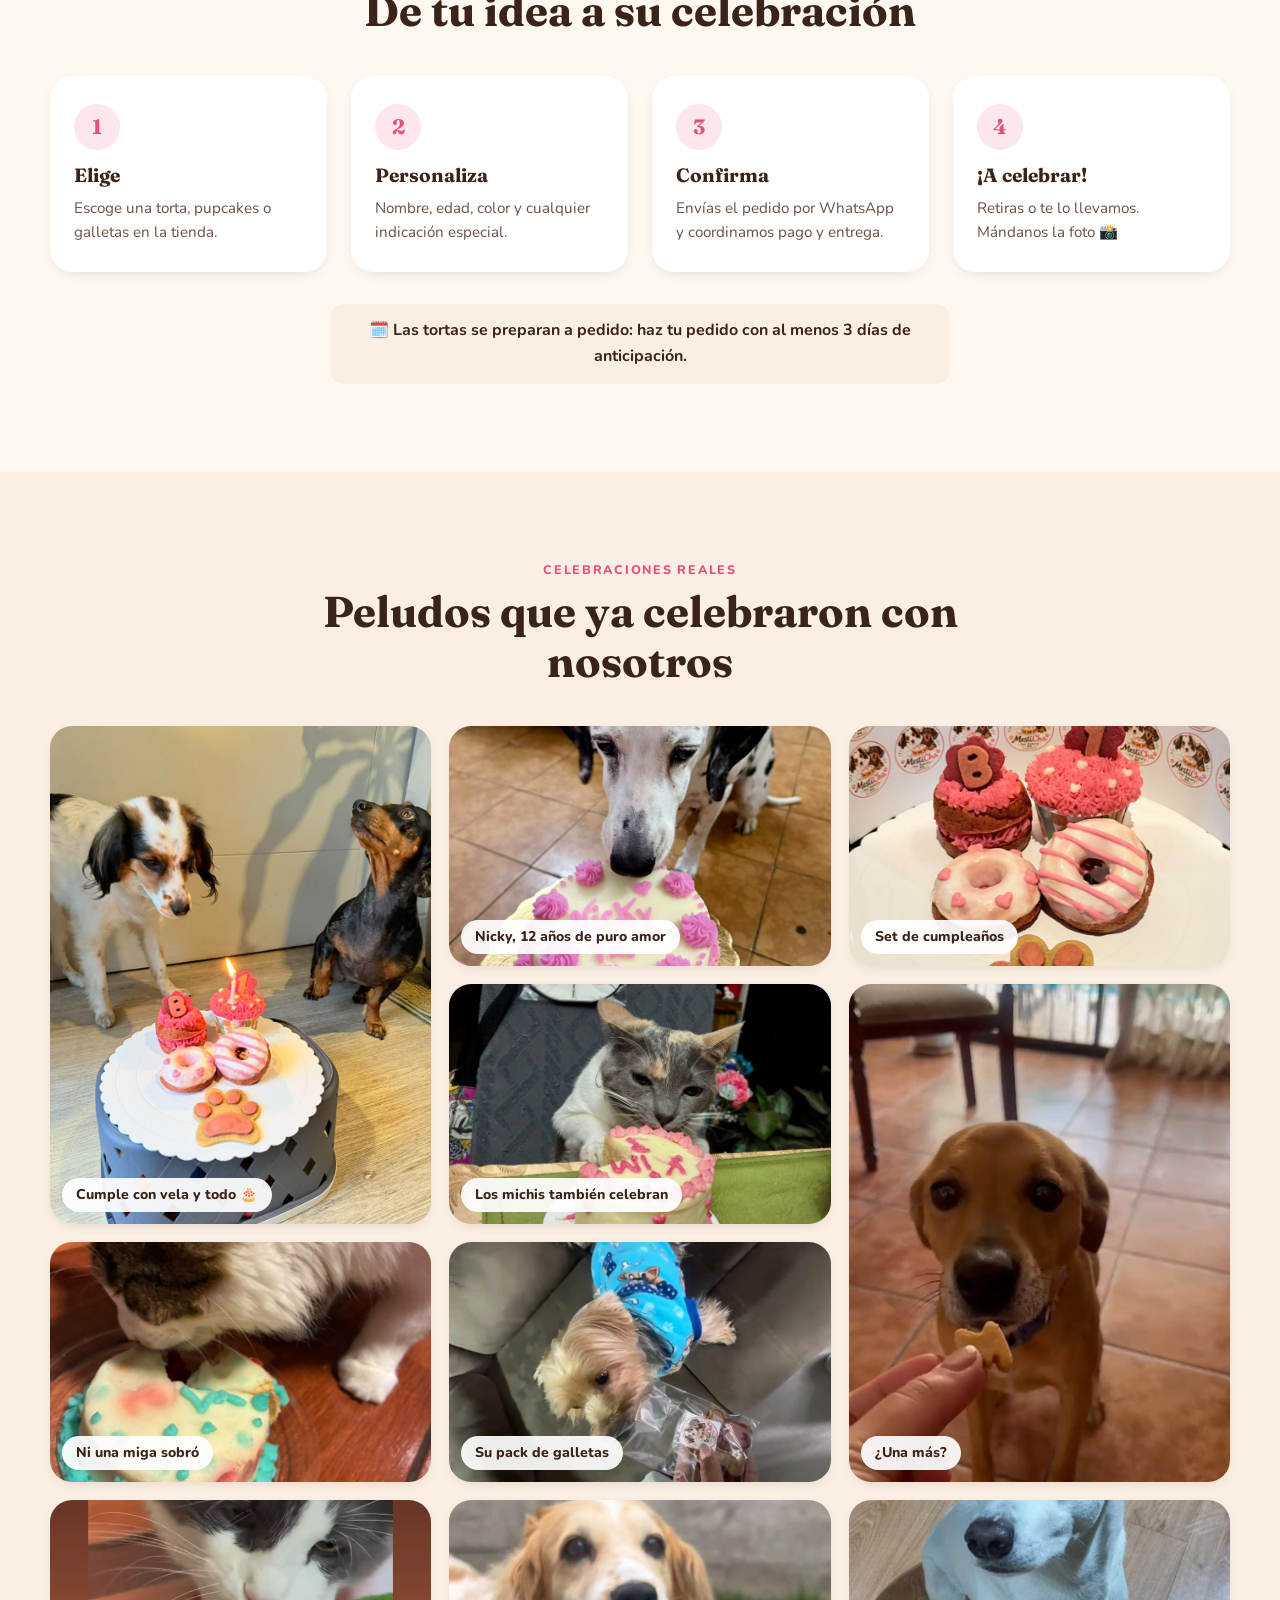
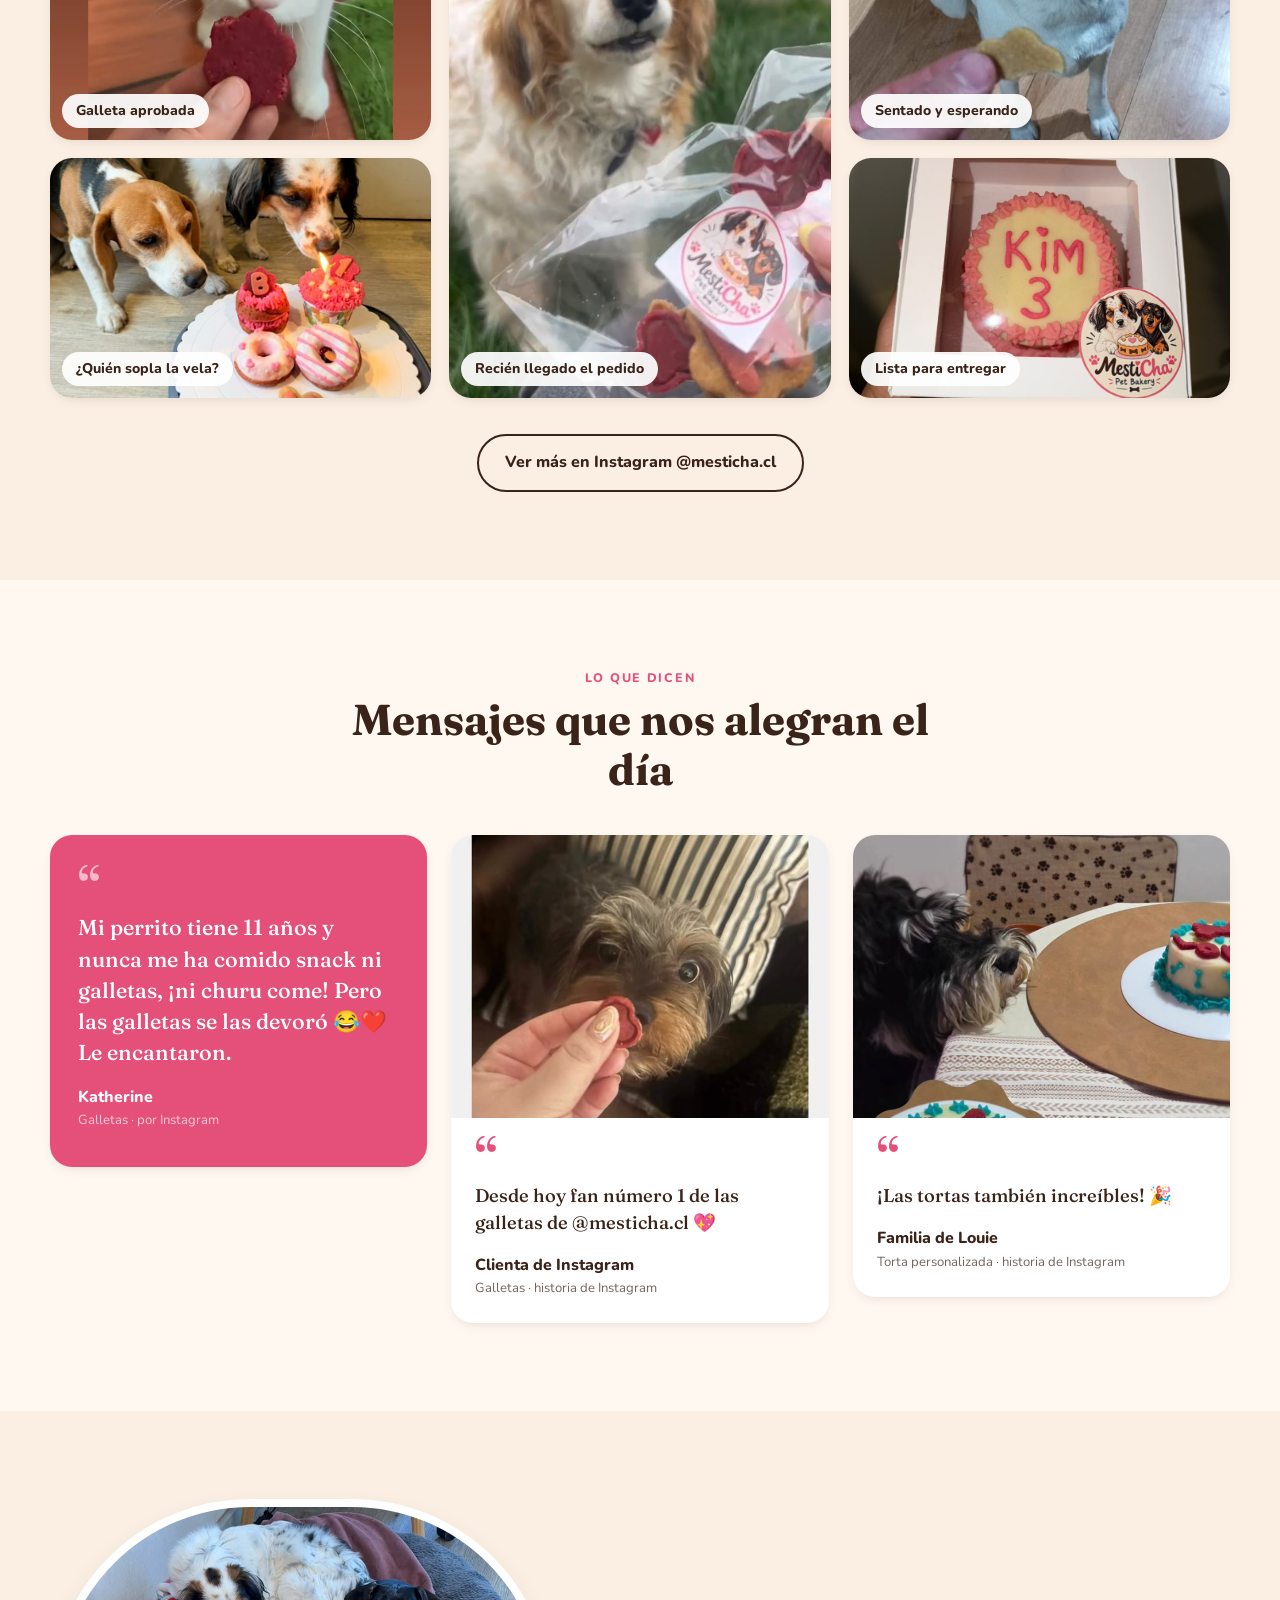
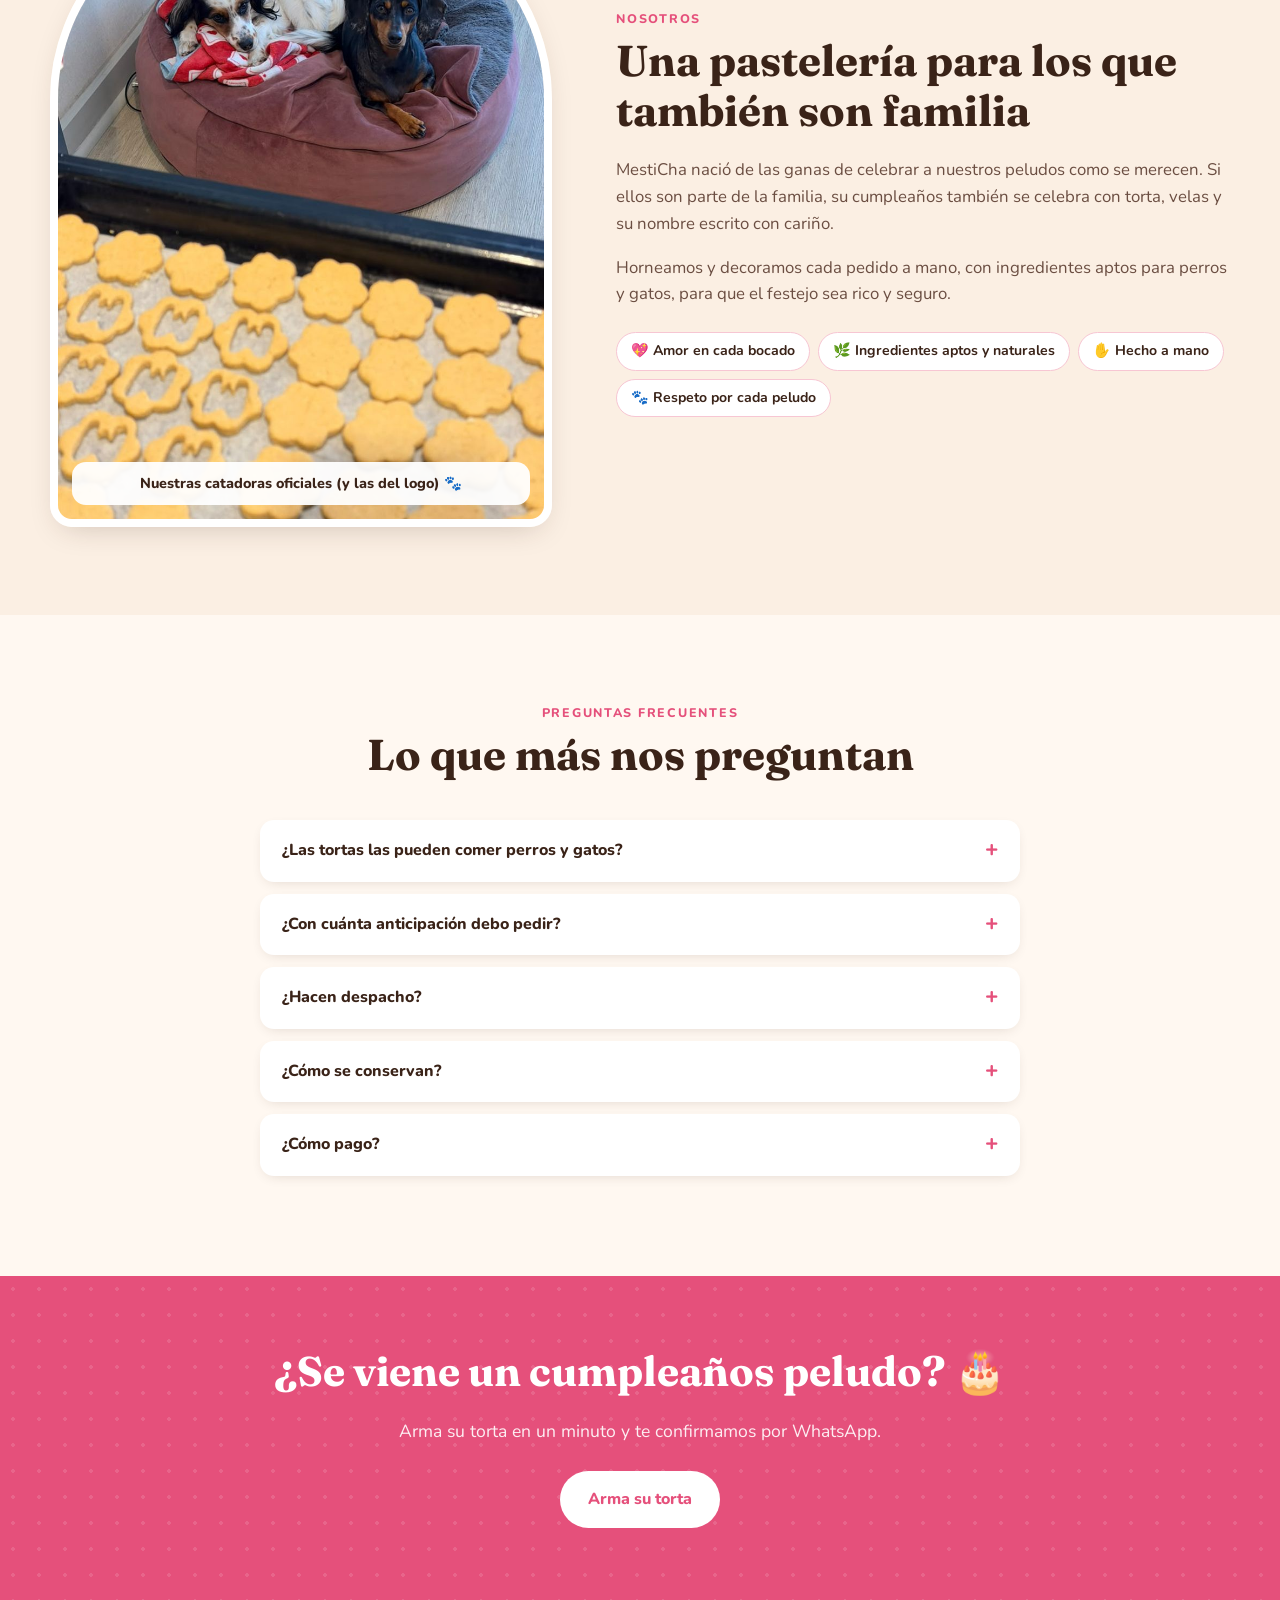
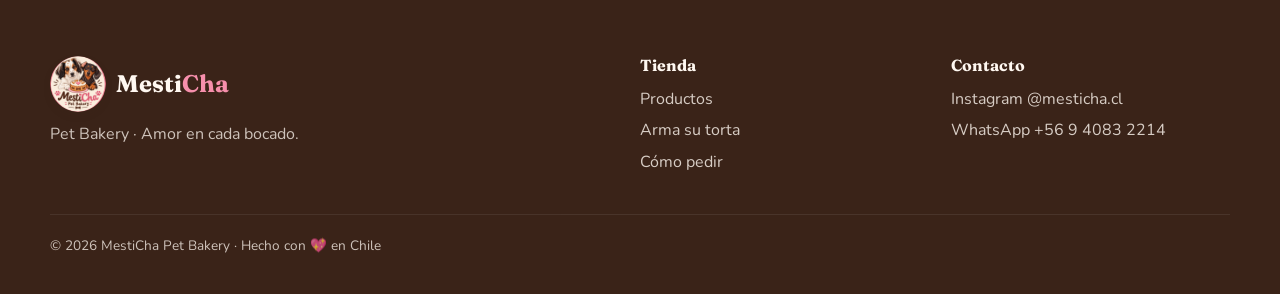
==== commit 8db64f9a: "MestiCha: productos agotados - Panel: botón rápido Agotado / Hay stock y casilla en el formulario - " ====
--- a/index.html
+++ b/index.html
@@ -1,567 +1,568 @@
-<!doctype html>
-<html lang="es-CL">
-<head>
-  <meta charset="utf-8">
-  <meta name="viewport" content="width=device-width, initial-scale=1">
-  <title>Tortas y galletas para perros y gatos | MestiCha Pet Bakery Chile</title>
-  <meta name="description" content="Tortas de cumpleaños personalizadas, pupcakes y galletas para perros y gatos. Hechas a mano con ingredientes aptos y naturales. Pide online con retiro o despacho.">
-  <meta name="robots" content="index, follow, max-image-preview:large">
-  <meta name="theme-color" content="#E5507B">
-  <!-- CONFIRMAR dominio definitivo (canonical, og:url, sitemap, JSON-LD) -->
-  <link rel="canonical" href="https://mesticha.cl/">
-
-  <!-- Al compartir el link (WhatsApp, Instagram, Facebook) -->
-  <meta property="og:type" content="website">
-  <meta property="og:locale" content="es_CL">
-  <meta property="og:site_name" content="MestiCha Pet Bakery">
-  <meta property="og:title" content="MestiCha · Tortas y galletas para perros y gatos">
-  <meta property="og:description" content="Haz de su cumpleaños un día inolvidable 🎂 Tortas personalizadas con su nombre, pupcakes y galletas hechas a mano.">
-  <meta property="og:url" content="https://mesticha.cl/">
-  <meta property="og:image" content="https://mesticha.cl/img/og-mesticha.jpg">
-  <meta property="og:image:width" content="1200">
-  <meta property="og:image:height" content="630">
-  <meta property="og:image:alt" content="Torta de cumpleaños para perro de MestiCha Pet Bakery">
-  <meta name="twitter:card" content="summary_large_image">
-
-  <link rel="icon" type="image/png" href="img/logo-192.png">
-  <link rel="apple-touch-icon" href="img/logo-192.png">
-  <link rel="preload" as="image" href="img/nicky-comiendo.jpg" fetchpriority="high">
-  <link rel="preconnect" href="https://fonts.googleapis.com">
-  <link rel="preconnect" href="https://fonts.gstatic.com" crossorigin>
-  <link href="https://fonts.googleapis.com/css2?family=Fraunces:opsz,wght@9..144,500;9..144,700&family=Nunito:wght@400;600;700;800&display=swap" rel="stylesheet">
-  <link rel="stylesheet" href="css/estilos.css">
-  <link rel="stylesheet" href="css/tienda.css">
-  <link rel="stylesheet" href="css/movil.css">
-
-  <!-- Datos estructurados para Google. CONFIRMAR teléfono, zona y precios -->
-  <script type="application/ld+json">
-  {
-    "@context": "https://schema.org",
-    "@type": "Bakery",
-    "@id": "https://mesticha.cl/#negocio",
-    "name": "MestiCha Pet Bakery",
-    "description": "Pastelería para mascotas: tortas de cumpleaños personalizadas, pupcakes y galletas para perros y gatos, hechas a mano con ingredientes aptos y naturales.",
-    "url": "https://mesticha.cl/",
-    "telephone": "+56940832214",
-    "logo": "https://mesticha.cl/img/logo.png",
-    "image": ["https://mesticha.cl/img/og-mesticha.jpg", "https://mesticha.cl/img/torta-kim-caja.jpg", "https://mesticha.cl/img/galletas-packs.jpg"],
-    "areaServed": { "@type": "City", "name": "Santiago" },
-    "address": { "@type": "PostalAddress", "addressLocality": "Santiago", "addressCountry": "CL" },
-    "priceRange": "$$",
-    "currenciesAccepted": "CLP",
-    "paymentAccepted": "Tarjeta de débito, tarjeta de crédito, transferencia",
-    "sameAs": ["https://www.instagram.com/mesticha.cl/"],
-    "hasOfferCatalog": {
-      "@type": "OfferCatalog",
-      "name": "Productos para mascotas",
-      "itemListElement": [
-        { "@type": "AggregateOffer", "lowPrice": "14990", "highPrice": "22990", "priceCurrency": "CLP", "availability": "https://schema.org/InStock", "itemOffered": { "@type": "Product", "name": "Torta de cumpleaños personalizada para perros y gatos", "image": ["https://mesticha.cl/img/torta-kim.jpg", "https://mesticha.cl/img/torta-nicky.jpg", "https://mesticha.cl/img/torta-louie.jpg", "https://mesticha.cl/img/torta-chuck.jpg"] } },
-        { "@type": "Offer", "price": "5990", "priceCurrency": "CLP", "availability": "https://schema.org/InStock", "itemOffered": { "@type": "Product", "name": "Pupcake para mascotas", "image": "https://mesticha.cl/img/pupcake.jpg" } },
-        { "@type": "Offer", "price": "4990", "priceCurrency": "CLP", "availability": "https://schema.org/InStock", "itemOffered": { "@type": "Product", "name": "Galletas para perros con forma de hueso", "image": "https://mesticha.cl/img/galletas-packs.jpg" } }
-      ]
-    }
-  }
-  </script>
-</head>
-<body>
-
-<!-- ========== HEADER ========== -->
-<header class="header">
-  <div class="contenedor header__inner">
-    <a href="#inicio" class="marca">
-      <img src="img/logo.png" alt="Logo MestiCha Pet Bakery" width="48" height="48">
-      <span>Mesti<b>Cha</b></span>
-    </a>
-    <nav class="nav" id="nav">
-      <a href="#tienda">Tienda</a>
-      <a href="#personaliza">Arma su torta</a>
-      <a href="#como-pedir">Cómo pedir</a>
-      <a href="#nosotros">Nosotros</a>
-      <a href="#preguntas">Preguntas</a>
-    </nav>
-    <div class="header__acciones">
-      <button class="btn-cuenta" id="abrirCuenta" aria-label="Mi cuenta">
-        <svg viewBox="0 0 24 24" width="20" height="20" fill="none" stroke="currentColor" stroke-width="2" stroke-linecap="round"><circle cx="12" cy="8" r="4"/><path d="M4 21c1.5-4 4.5-6 8-6s6.5 2 8 6"/></svg>
-        <span id="cuentaEtiqueta">Ingresar</span>
-      </button>
-      <button class="btn-carrito" id="abrirCarrito" aria-label="Ver carrito">
-        <svg viewBox="0 0 24 24" width="22" height="22" fill="none" stroke="currentColor" stroke-width="2" stroke-linecap="round" stroke-linejoin="round"><path d="M6 6h15l-1.5 9h-12z"/><path d="M6 6 5 3H2"/><circle cx="9" cy="20" r="1.4"/><circle cx="18" cy="20" r="1.4"/></svg>
-        <span class="btn-carrito__n" id="contadorCarrito">0</span>
-      </button>
-      <button class="btn-menu" id="btnMenu" aria-label="Abrir menú" aria-expanded="false">
-        <span></span><span></span><span></span>
-      </button>
-    </div>
-  </div>
-</header>
-
-<main>
-
-<!-- ========== HERO ========== -->
-<section class="hero" id="inicio">
-  <div class="contenedor hero__grid">
-    <div class="hero__texto">
-      <p class="chip">🐾 Pet Bakery · Hecho a mano en Chile</p>
-      <h1><span class="h1-clave">Tortas y galletas para perros y gatos</span> Haz de su cumpleaños un día <em>inolvidable</em></h1>
-      <p class="hero__bajada">Tortas, pupcakes y galletas para perros y gatos, con su nombre, su edad y amor en cada bocado. Ingredientes aptos y naturales.</p>
-      <div class="hero__ctas">
-        <a href="#personaliza" class="btn btn--primario">Arma su torta</a>
-        <a href="#tienda" class="btn btn--secundario">Ver productos</a>
-      </div>
-      <ul class="hero__datos">
-        <li><b>100%</b> hecho a mano</li>
-        <li><b>🐶 + 🐱</b> perros y gatos</li>
-        <li><b>Con su nombre</b> en cada torta</li>
-      </ul>
-    </div>
-    <div class="hero__collage">
-      <figure class="foto foto--grande" data-hero="grande"><img src="img/nicky-comiendo.jpg" width="900" height="1200" fetchpriority="high" alt="Dálmata comiendo su torta de cumpleaños para perros con el nombre Nicky y el número 12"></figure>
-      <figure class="foto foto--chica foto--a" data-hero="a"><img src="img/gato-torta.jpg" width="778" height="1200" alt="Gata frente a su torta de cumpleaños para gatos MestiCha"></figure>
-      <figure class="foto foto--chica foto--b" data-hero="b"><img src="img/galletas-packs.jpg" width="900" height="1200" alt="Packs de galletas para perros con forma de hueso y la M de MestiCha"></figure>
-      <div class="sticker">
-        <img src="img/logo.png" alt="">
-      </div>
-    </div>
-  </div>
-</section>
-
-<!-- ========== PILARES ========== -->
-<section class="pilares">
-  <div class="contenedor pilares__grid">
-    <div class="pilar"><span>🌿</span><div><b>Ingredientes aptos</b><p>Naturales y pensados para ellos</p></div></div>
-    <div class="pilar"><span>🧁</span><div><b>Hecho a mano</b><p>Cada torta se decora una por una</p></div></div>
-    <div class="pilar"><span>💌</span><div><b>Personalizado</b><p>Su nombre, su edad, sus colores</p></div></div>
-    <div class="pilar"><span>🚚</span><div><b>Retiro o despacho</b><p>Coordinamos por WhatsApp</p></div></div>
-  </div>
-</section>
-
-<!-- ========== TIENDA ========== -->
-<section class="seccion" id="tienda">
-  <div class="contenedor">
-    <div class="seccion__cabecera">
-      <p class="sobretitulo">Tienda</p>
-      <h2>Nuestros productos</h2>
-      <p>Elige, agrega al carrito y envíanos tu pedido por WhatsApp.</p>
-    </div>
-    <div class="filtros" role="tablist" id="filtros">
-      <button class="filtro activo" data-filtro="todos">Todos</button>
-      <button class="filtro" data-filtro="tortas">Tortas</button>
-      <button class="filtro" data-filtro="pupcakes">Pupcakes</button>
-      <button class="filtro" data-filtro="galletas">Galletas</button>
-      <span class="filtros__sep"></span>
-      <button class="filtro" data-filtro="perro">🐶 Perros</button>
-      <button class="filtro" data-filtro="gato">🐱 Gatos</button>
-    </div>
-    <div class="productos" id="productos"></div>
-  </div>
-</section>
-
-<!-- ========== PERSONALIZADOR ========== -->
-<section class="seccion seccion--rosa" id="personaliza">
-  <div class="contenedor personaliza">
-    <div class="personaliza__vista">
-      <div class="torta-preview" id="tortaPreview">
-        <div class="torta-preview__plato"></div>
-        <div class="torta-preview__torta">
-          <div class="torta-preview__borde" id="previewBorde"></div>
-          <div class="torta-preview__cara">
-            <span class="torta-preview__icono" id="previewIcono">💖</span>
-            <span class="torta-preview__nombre" id="previewNombre">Tu peludo</span>
-            <span class="torta-preview__edad" id="previewEdad">1</span>
-          </div>
-        </div>
-      </div>
-      <p class="personaliza__nota">Vista referencial. La decoración final es hecha a mano 💕</p>
-      <figure class="ejemplo-real">
-        <img id="ejemploImg" src="img/torta-nicky.jpg" alt="" loading="lazy">
-        <figcaption><small>Ejemplo real</small><b id="ejemploTexto">Rosetas de crema</b></figcaption>
-      </figure>
-    </div>
-
-    <form class="personaliza__form" id="formTorta" novalidate>
-      <p class="sobretitulo">Arma su torta</p>
-      <h2>Diséñala a su gusto</h2>
-
-      <fieldset class="campo">
-        <span>1 · Tamaño</span>
-        <div class="tarjetas-opcion" id="tamanos"></div>
-      </fieldset>
-
-      <fieldset class="campo">
-        <span>2 · Decoración</span>
-        <div class="tarjetas-opcion tarjetas-opcion--deco" id="decoraciones"></div>
-      </fieldset>
-
-      <div class="campo-doble">
-        <label class="campo">
-          <span>3 · Nombre</span>
-          <input id="tortaNombre" type="text" maxlength="12" placeholder="Ej: Kim" required>
-        </label>
-        <label class="campo">
-          <span>Edad</span>
-          <input id="tortaEdad" type="number" min="0" max="30" placeholder="3">
-        </label>
-      </div>
-
-      <fieldset class="campo">
-        <span>4 · Es para un…</span>
-        <div class="opciones">
-          <label class="opcion"><input type="radio" name="especie" value="perro" checked><span>🐶 Perro</span></label>
-          <label class="opcion"><input type="radio" name="especie" value="gato"><span>🐱 Gato</span></label>
-        </div>
-      </fieldset>
-
-      <fieldset class="campo">
-        <span>5 · Color de decoración</span>
-        <div class="colores" id="colores"></div>
-      </fieldset>
-
-      <label class="campo">
-        <span>Algo más (opcional)</span>
-        <input id="tortaNota" type="text" maxlength="80" placeholder="Ej: sin pollo, es alérgico">
-      </label>
-
-      <div class="personaliza__pie">
-        <div>
-          <p class="personaliza__precio" id="tortaPrecio"></p>
-          <p class="personaliza__desglose" id="tortaDesglose"></p>
-        </div>
-        <button type="submit" class="btn btn--primario">Agregar al carrito</button>
-      </div>
-      <p class="error" id="tortaError" hidden>Escribe el nombre de tu peludo 🐾</p>
-    </form>
-  </div>
-</section>
-
-<!-- ========== CÓMO PEDIR ========== -->
-<section class="seccion" id="como-pedir">
-  <div class="contenedor">
-    <div class="seccion__cabecera">
-      <p class="sobretitulo">Cómo pedir</p>
-      <h2>De tu idea a su celebración</h2>
-    </div>
-    <ol class="pasos">
-      <li class="paso"><span class="paso__n">1</span><h3>Elige</h3><p>Escoge una torta, pupcakes o galletas en la tienda.</p></li>
-      <li class="paso"><span class="paso__n">2</span><h3>Personaliza</h3><p>Nombre, edad, color y cualquier indicación especial.</p></li>
-      <li class="paso"><span class="paso__n">3</span><h3>Confirma</h3><p>Envías el pedido por WhatsApp y coordinamos pago y entrega.</p></li>
-      <li class="paso"><span class="paso__n">4</span><h3>¡A celebrar!</h3><p>Retiras o te lo llevamos. Mándanos la foto 📸</p></li>
-    </ol>
-    <p class="aviso" id="avisoAnticipacion"></p>
-  </div>
-</section>
-
-<!-- ========== GALERÍA ========== -->
-<section class="seccion seccion--crema" id="galeria">
-  <div class="contenedor">
-    <div class="seccion__cabecera">
-      <p class="sobretitulo">Celebraciones reales</p>
-      <h2>Peludos que ya celebraron con nosotros</h2>
-    </div>
-    <div class="galeria" id="galeriaGrid"></div>
-    <div class="centrado">
-      <a class="btn btn--secundario" id="linkInstagram" target="_blank" rel="noopener">Ver más en Instagram @mesticha.cl</a>
-    </div>
-  </div>
-</section>
-
-<!-- ========== TESTIMONIOS ========== -->
-<section class="seccion" id="testimonios">
-  <div class="contenedor">
-    <div class="seccion__cabecera">
-      <p class="sobretitulo">Lo que dicen</p>
-      <h2>Mensajes que nos alegran el día</h2>
-    </div>
-    <div class="testimonios" id="testimoniosGrid"></div>
-  </div>
-</section>
-
-<!-- ========== NOSOTROS ========== -->
-<section class="seccion seccion--crema" id="nosotros">
-  <div class="contenedor nosotros">
-    <figure class="nosotros__foto">
-      <img src="img/nosotros-catadoras.jpg" alt="Las dos perritas del logo de MestiCha descansando frente a una bandeja de galletas recién horneadas">
-      <!-- CONFIRMAR: nombres de las perritas -->
-      <figcaption>Nuestras catadoras oficiales (y las del logo) 🐾</figcaption>
-    </figure>
-    <div class="nosotros__texto">
-      <p class="sobretitulo">Nosotros</p>
-      <h2>Una pastelería para los que también son familia</h2>
-      <!-- CONFIRMAR: historia real de MestiCha -->
-      <p>MestiCha nació de las ganas de celebrar a nuestros peludos como se merecen. Si ellos son parte de la familia, su cumpleaños también se celebra con torta, velas y su nombre escrito con cariño.</p>
-      <p>Horneamos y decoramos cada pedido a mano, con ingredientes aptos para perros y gatos, para que el festejo sea rico y seguro.</p>
-
-      <ul class="valores">
-        <li>💖 Amor en cada bocado</li>
-        <li>🌿 Ingredientes aptos y naturales</li>
-        <li>✋ Hecho a mano</li>
-        <li>🐾 Respeto por cada peludo</li>
-      </ul>
-    </div>
-  </div>
-</section>
-
-<!-- ========== FAQ ========== -->
-<section class="seccion" id="preguntas">
-  <div class="contenedor contenedor--angosto">
-    <div class="seccion__cabecera">
-      <p class="sobretitulo">Preguntas frecuentes</p>
-      <h2>Lo que más nos preguntan</h2>
-    </div>
-    <!-- CONFIRMAR: todas las respuestas con MestiCha -->
-    <div class="faq">
-      <details><summary>¿Las tortas las pueden comer perros y gatos?</summary><p>Sí. Usamos ingredientes aptos para mascotas. Si tu peludo tiene alguna alergia o dieta especial, avísanos en el pedido y lo adaptamos.</p></details>
-      <details><summary>¿Con cuánta anticipación debo pedir?</summary><p id="faqAnticipacion"></p></details>
-      <details><summary>¿Hacen despacho?</summary><p id="faqDespacho"></p></details>
-      <details><summary>¿Cómo se conservan?</summary><p>Mantenlas refrigeradas y dáselas dentro de los días que te indiquemos al entregar. Las galletas duran más a temperatura ambiente en un envase cerrado.</p></details>
-      <details><summary>¿Cómo pago?</summary><p>Coordinamos el pago por WhatsApp al confirmar tu pedido (transferencia u otro medio que acordemos).</p></details>
-    </div>
-  </div>
-</section>
-
-<!-- ========== CTA FINAL ========== -->
-<section class="cta-final">
-  <div class="contenedor cta-final__inner">
-    <h2>¿Se viene un cumpleaños peludo? 🎂</h2>
-    <p>Arma su torta en un minuto y te confirmamos por WhatsApp.</p>
-    <a href="#personaliza" class="btn btn--blanco">Arma su torta</a>
-  </div>
-</section>
-
-</main>
-
-<!-- ========== FOOTER ========== -->
-<footer class="footer">
-  <div class="contenedor footer__grid">
-    <div>
-      <a href="#inicio" class="marca marca--footer">
-        <img src="img/logo.png" alt="" width="56" height="56">
-        <span>Mesti<b>Cha</b></span>
-      </a>
-      <p>Pet Bakery · Amor en cada bocado.</p>
-    </div>
-    <div>
-      <h4>Tienda</h4>
-      <a href="#tienda">Productos</a>
-      <a href="#personaliza">Arma su torta</a>
-      <a href="#como-pedir">Cómo pedir</a>
-    </div>
-    <div>
-      <h4>Contacto</h4>
-      <a id="footerInstagram" target="_blank" rel="noopener">Instagram @mesticha.cl</a>
-      <a id="footerWhatsapp" target="_blank" rel="noopener">WhatsApp</a>
-      <a id="footerCorreo" hidden></a>
-    </div>
-  </div>
-  <p class="footer__legal contenedor">© <span id="anio"></span> MestiCha Pet Bakery · Hecho con 💖 en Chile</p>
-</footer>
-
-<!-- ========== CARRITO ========== -->
-<div class="velo" id="velo" hidden></div>
-<aside class="carrito" id="carrito" aria-hidden="true" aria-label="Carrito">
-  <div class="carrito__cabecera">
-    <h3>Tu carrito</h3>
-    <button class="cerrar" data-cerrar aria-label="Cerrar">✕</button>
-  </div>
-  <div class="carrito__cuerpo">
-    <ul class="carrito__items" id="carritoItems"></ul>
-    <div class="carrito__vacio" id="carritoVacio">
-      <p>🦴</p>
-      <p>Tu carrito está vacío.</p>
-      <a href="#tienda" class="btn btn--secundario" data-cerrar>Ir a la tienda</a>
-    </div>
-  </div>
-  <div class="carrito__pie" id="carritoPie">
-    <div class="carrito__linea carrito__linea--total"><span>Subtotal</span><span id="ckSubtotal"></span></div>
-    <button class="btn btn--primario btn--ancho" id="irAPagar">Ir a pagar</button>
-    <button class="btn-texto" id="pedirWhatsapp">o prefiero coordinar por WhatsApp</button>
-  </div>
-</aside>
-
-<!-- ========== CHECKOUT (pago) ========== -->
-<div class="modal" id="modalPago" role="dialog" aria-modal="true" aria-labelledby="tituloPago" hidden>
-  <div class="modal__caja modal__caja--ancha">
-    <button class="cerrar modal__cerrar" data-cerrar aria-label="Cerrar">✕</button>
-
-    <div id="pagoFormulario">
-      <h2 id="tituloPago">Finalizar compra</h2>
-      <p class="demo-aviso" id="demoAviso">🧪 Modo demo: el pago es simulado, no se cobra nada.</p>
-      <div class="checkout-grid">
-        <form id="formPago" novalidate>
-          <section class="paso-form">
-            <h4><span>1</span> Tus datos</h4>
-            <p class="sesion-info" id="sesionInfo" hidden></p>
-            <label class="campo"><span>Nombre</span><input id="pgNombre" type="text" autocomplete="name" required></label>
-            <div class="campo-doble campo-doble--igual">
-              <label class="campo"><span>Correo</span><input id="pgEmail" type="email" autocomplete="email" required></label>
-              <label class="campo"><span>WhatsApp</span><input id="pgTelefono" type="tel" autocomplete="tel" placeholder="+56 9 1234 5678" required></label>
-            </div>
-            <div id="pgCrearCuentaBox">
-              <p class="ya-cuenta">¿Ya tienes cuenta? <button type="button" class="link" id="pgIrLogin">Inicia sesión</button></p>
-              <label class="check"><input type="checkbox" id="pgCrearCuenta" checked><span>Crear mi cuenta para seguir mi pedido y comprar más rápido la próxima vez</span></label>
-              <label class="campo" id="pgClaveBox"><span>Elige una contraseña</span><input id="pgClave" type="password" autocomplete="new-password" minlength="6" placeholder="Mínimo 6 caracteres"></label>
-            </div>
-            <label class="check"><input type="checkbox" id="pgOkContacto"><span>Quiero recibir recordatorios (como el cumpleaños de mi peludo) y novedades por WhatsApp y correo</span></label>
-          </section>
-
-          <section class="paso-form">
-            <h4><span>2</span> Entrega</h4>
-            <div class="opciones">
-              <label class="opcion"><input type="radio" name="pgEntrega" value="retiro" checked><span>🏠 Retiro</span></label>
-              <label class="opcion"><input type="radio" name="pgEntrega" value="despacho"><span>🚚 Despacho</span></label>
-            </div>
-            <label class="campo" id="pgDireccionBox" hidden><span>Comuna y dirección</span><input id="pgDireccion" type="text" autocomplete="street-address"></label>
-            <label class="campo"><span>Fecha que lo necesitas</span><input id="pgFecha" type="date" required></label>
-          </section>
-
-          <section class="paso-form">
-            <h4><span>3</span> Medio de pago</h4>
-            <div class="metodos" id="metodosPago"></div>
-          </section>
-          <p class="error" id="pgError" hidden></p>
-        </form>
-
-        <aside class="resumen">
-          <h4>Resumen</h4>
-          <ul class="resumen__items" id="resumenItems"></ul>
-          <div class="carrito__linea"><span>Subtotal</span><span id="rsSubtotal"></span></div>
-          <div class="carrito__linea" id="rsDespachoLinea" hidden><span>Despacho</span><span id="rsDespacho"></span></div>
-          <div class="carrito__linea carrito__linea--total"><span>Total</span><span id="rsTotal"></span></div>
-          <button class="btn btn--primario btn--ancho" id="btnPagar" form="formPago" type="submit">Pagar</button>
-          <p class="resumen__seguro">🔒 Pago seguro. Tus datos sólo se usan para tu pedido.</p>
-        </aside>
-      </div>
-    </div>
-
-    <div class="procesando" id="pagoProcesando" hidden>
-      <div class="spinner"></div>
-      <p>Conectando con <b id="procMetodo"></b>…</p>
-    </div>
-
-    <div class="exito" id="pagoExito" hidden>
-      <div class="exito__icono">🎉</div>
-      <h2 id="exitoTitulo">¡Pedido confirmado!</h2>
-      <p id="exitoTexto"></p>
-      <div class="transferencia" id="exitoTransferencia" hidden></div>
-      <div class="exito__acciones">
-        <button class="btn btn--primario" id="exitoSeguimiento">Ver estado de mi pedido</button>
-        <a class="btn btn--whatsapp" id="exitoWhatsapp" target="_blank" rel="noopener">Avisar por WhatsApp</a>
-        <button class="btn btn--secundario" data-cerrar>Seguir mirando</button>
-      </div>
-    </div>
-  </div>
-</div>
-
-<!-- ========== CUENTA ========== -->
-<div class="modal" id="modalCuenta" role="dialog" aria-modal="true" aria-label="Mi cuenta" hidden>
-  <div class="modal__caja">
-    <button class="cerrar modal__cerrar" data-cerrar aria-label="Cerrar">✕</button>
-
-    <!-- Acceso: iniciar sesión / crear cuenta -->
-    <div id="vistaAcceso">
-      <div class="tabs" role="tablist">
-        <button class="tab activo" data-tab="login" role="tab">Iniciar sesión</button>
-        <button class="tab" data-tab="registro" role="tab">Crear cuenta</button>
-      </div>
-
-      <form id="formLogin" novalidate>
-        <h2>¡Hola de nuevo! 🐾</h2>
-        <p class="modal__bajada">Ingresa para ver tus pedidos y en qué etapa van.</p>
-        <label class="campo"><span>Correo</span><input id="lgEmail" type="email" autocomplete="email" required></label>
-        <label class="campo"><span>Contraseña</span><input id="lgClave" type="password" autocomplete="current-password" required></label>
-        <p class="error" id="lgError" hidden></p>
-        <button class="btn btn--primario btn--ancho" type="submit">Iniciar sesión</button>
-        <button class="btn-texto" type="button" id="olvideClave">¿Olvidaste tu contraseña?</button>
-        <p class="modal__alterno">¿No tienes cuenta? <button type="button" class="link" data-tab="registro">Créala aquí</button></p>
-      </form>
-
-      <form id="formCuenta" novalidate hidden>
-        <h2>Crea tu cuenta</h2>
-        <p class="modal__bajada">Sigue tus pedidos y guarda los datos de tu peludo. Te avisamos antes de su cumpleaños para que no se quede sin torta 🎂</p>
-        <label class="campo"><span>Tu nombre</span><input id="ctNombre" type="text" autocomplete="name" required></label>
-        <div class="campo-doble campo-doble--igual">
-          <label class="campo"><span>Correo</span><input id="ctEmail" type="email" autocomplete="email" required></label>
-          <label class="campo"><span>WhatsApp</span><input id="ctTelefono" type="tel" autocomplete="tel" placeholder="+56 9 1234 5678" required></label>
-        </div>
-        <label class="campo"><span>Contraseña</span><input id="ctClave" type="password" autocomplete="new-password" minlength="6" placeholder="Mínimo 6 caracteres" required></label>
-        <fieldset class="campo">
-          <span>Tu peludo (opcional)</span>
-          <div class="mascota-fila">
-            <input id="ctMascota" type="text" placeholder="Nombre">
-            <select id="ctEspecie"><option value="perro">🐶 Perro</option><option value="gato">🐱 Gato</option></select>
-            <input id="ctCumple" type="date" aria-label="Fecha de cumpleaños">
-          </div>
-        </fieldset>
-        <label class="check"><input type="checkbox" id="ctOkWhatsapp" checked><span>Acepto recibir recordatorios y novedades por <b>WhatsApp</b></span></label>
-        <label class="check"><input type="checkbox" id="ctOkEmail" checked><span>Acepto recibir recordatorios y novedades por <b>correo</b></span></label>
-        <p class="letra-chica">Puedes darte de baja cuando quieras. No compartimos tus datos con nadie.</p>
-        <p class="error" id="ctError" hidden></p>
-        <button class="btn btn--primario btn--ancho" type="submit">Crear cuenta</button>
-        <p class="modal__alterno">¿Ya tienes cuenta? <button type="button" class="link" data-tab="login">Inicia sesión</button></p>
-      </form>
-      <p class="demo-aviso demo-aviso--abajo">🧪 Modo demo: las cuentas se guardan sólo en este navegador.</p>
-    </div>
-
-    <!-- Perfil -->
-    <div id="perfil" hidden>
-      <h2>Hola, <span id="pfNombre"></span> 👋</h2>
-
-      <h4>Mis pedidos</h4>
-      <ul class="perfil__pedidos" id="pfPedidos"></ul>
-
-      <h4>Mis peludos</h4>
-      <ul class="perfil__mascotas" id="pfMascotas"></ul>
-      <details class="agregar-mascota">
-        <summary>＋ Agregar peludo</summary>
-        <form id="formMascota" class="mascota-fila" novalidate>
-          <input id="mtNombre" type="text" placeholder="Nombre" required>
-          <select id="mtEspecie"><option value="perro">🐶 Perro</option><option value="gato">🐱 Gato</option></select>
-          <input id="mtCumple" type="date" aria-label="Fecha de cumpleaños">
-          <button class="btn btn--primario" type="submit">Guardar</button>
-        </form>
-      </details>
-
-      <h4>Mis datos</h4>
-      <div class="perfil__datos">
-        <div><small>Correo</small><b id="pfEmail"></b></div>
-        <div><small>WhatsApp</small><b id="pfTelefono"></b></div>
-      </div>
-
-      <h4>Avisos</h4>
-      <label class="check"><input type="checkbox" id="pfOkWhatsapp"><span>Recordatorios y estado de pedidos por WhatsApp</span></label>
-      <label class="check"><input type="checkbox" id="pfOkEmail"><span>Recordatorios y estado de pedidos por correo</span></label>
-      <button class="btn-texto" id="cerrarSesion">Cerrar sesión</button>
-    </div>
-
-    <!-- Seguimiento de un pedido -->
-    <div id="vistaPedido" hidden>
-      <button class="btn-volver" id="volverPerfil">← Mis pedidos</button>
-      <h2>Pedido <span id="pdId"></span></h2>
-      <p class="pd-sub" id="pdSub"></p>
-      <ol class="timeline" id="pdTimeline"></ol>
-      <div class="pd-detalle">
-        <h4>Detalle</h4>
-        <ul class="resumen__items" id="pdItems"></ul>
-        <div class="carrito__linea carrito__linea--total"><span>Total</span><span id="pdTotal"></span></div>
-      </div>
-      <div class="pd-acciones">
-        <a class="btn btn--whatsapp" id="pdWhatsapp" target="_blank" rel="noopener">Consultar por WhatsApp</a>
-        <button class="btn btn--secundario" id="pdAvanzar" hidden>Avanzar estado (demo)</button>
-      </div>
-      <p class="letra-chica pd-nota" id="pdNota"></p>
-    </div>
-  </div>
-</div>
-
-<!-- ========== WHATSAPP FLOTANTE ========== -->
-<a class="wa-flotante" id="waFlotante" target="_blank" rel="noopener" aria-label="Escríbenos por WhatsApp">
-  <svg viewBox="0 0 24 24" width="30" height="30" fill="currentColor"><path d="M12 2a10 10 0 0 0-8.6 15.1L2 22l5-1.3A10 10 0 1 0 12 2zm5.3 14.2c-.2.6-1.3 1.200-1.8 1.2-.5.1-1 .2-3.300-.7-2.8-1.1-4.5-3.9-4.7-4.1-.1-.2-1.1-1.5-1.1-2.8s.7-2 1-2.3c.2-.3.5-.3.7-.3h.5c.2 0 .4 0 .6.5l.8 2c.1.2.1.4 0 .5l-.3.5-.4.4c-.1.1-.3.3-.1.6.2.3.8 1.3 1.7 2.1 1.1 1 2.1 1.3 2.4 1.5.3.1.5.1.6-.1l.9-1c.2-.3.4-.2.6-.1l1.9.9c.3.1.5.2.5.3.1.2.1.7-.1 1.3z"/></svg>
-  <span class="wa-flotante__texto">¿Dudas? Escríbenos</span>
-</a>
-
-<div class="toast" id="toast" role="status" aria-live="polite"></div>
-
-<script src="js/datos.js"></script>
-<script src="js/servicios.js"></script>
-<script src="js/app.js"></script>
-</body>
-</html>
+<!doctype html>
+<html lang="es-CL">
+<head>
+  <meta charset="utf-8">
+  <meta name="viewport" content="width=device-width, initial-scale=1">
+  <title>Tortas y galletas para perros y gatos | MestiCha Pet Bakery Chile</title>
+  <meta name="description" content="Tortas de cumpleaños personalizadas, pupcakes y galletas para perros y gatos. Hechas a mano con ingredientes aptos y naturales. Pide online con retiro o despacho.">
+  <meta name="robots" content="index, follow, max-image-preview:large">
+  <meta name="theme-color" content="#E5507B">
+  <!-- CONFIRMAR dominio definitivo (canonical, og:url, sitemap, JSON-LD) -->
+  <link rel="canonical" href="https://mesticha.cl/">
+
+  <!-- Al compartir el link (WhatsApp, Instagram, Facebook) -->
+  <meta property="og:type" content="website">
+  <meta property="og:locale" content="es_CL">
+  <meta property="og:site_name" content="MestiCha Pet Bakery">
+  <meta property="og:title" content="MestiCha · Tortas y galletas para perros y gatos">
+  <meta property="og:description" content="Haz de su cumpleaños un día inolvidable 🎂 Tortas personalizadas con su nombre, pupcakes y galletas hechas a mano.">
+  <meta property="og:url" content="https://mesticha.cl/">
+  <meta property="og:image" content="https://mesticha.cl/img/og-mesticha.jpg">
+  <meta property="og:image:width" content="1200">
+  <meta property="og:image:height" content="630">
+  <meta property="og:image:alt" content="Torta de cumpleaños para perro de MestiCha Pet Bakery">
+  <meta name="twitter:card" content="summary_large_image">
+
+  <link rel="icon" type="image/png" href="img/logo-192.png">
+  <link rel="apple-touch-icon" href="img/logo-192.png">
+  <link rel="preload" as="image" href="img/nicky-comiendo.jpg" fetchpriority="high">
+  <link rel="preconnect" href="https://fonts.googleapis.com">
+  <link rel="preconnect" href="https://fonts.gstatic.com" crossorigin>
+  <link href="https://fonts.googleapis.com/css2?family=Fraunces:opsz,wght@9..144,500;9..144,700&family=Nunito:wght@400;600;700;800&display=swap" rel="stylesheet">
+  <link rel="stylesheet" href="css/estilos.css">
+  <link rel="stylesheet" href="css/tienda.css">
+  <link rel="stylesheet" href="css/movil.css">
+
+  <!-- Datos estructurados para Google. CONFIRMAR teléfono, zona y precios -->
+  <script type="application/ld+json">
+  {
+    "@context": "https://schema.org",
+    "@type": "Bakery",
+    "@id": "https://mesticha.cl/#negocio",
+    "name": "MestiCha Pet Bakery",
+    "description": "Pastelería para mascotas: tortas de cumpleaños personalizadas, pupcakes y galletas para perros y gatos, hechas a mano con ingredientes aptos y naturales.",
+    "url": "https://mesticha.cl/",
+    "telephone": "+56940832214",
+    "logo": "https://mesticha.cl/img/logo.png",
+    "image": ["https://mesticha.cl/img/og-mesticha.jpg", "https://mesticha.cl/img/torta-kim-caja.jpg", "https://mesticha.cl/img/galletas-packs.jpg"],
+    "areaServed": { "@type": "City", "name": "Santiago" },
+    "address": { "@type": "PostalAddress", "addressLocality": "Santiago", "addressCountry": "CL" },
+    "priceRange": "$$",
+    "currenciesAccepted": "CLP",
+    "paymentAccepted": "Tarjeta de débito, tarjeta de crédito, transferencia",
+    "sameAs": ["https://www.instagram.com/mesticha.cl/"],
+    "hasOfferCatalog": {
+      "@type": "OfferCatalog",
+      "name": "Productos para mascotas",
+      "itemListElement": [
+        { "@type": "AggregateOffer", "lowPrice": "14990", "highPrice": "22990", "priceCurrency": "CLP", "availability": "https://schema.org/InStock", "itemOffered": { "@type": "Product", "name": "Torta de cumpleaños personalizada para perros y gatos", "image": ["https://mesticha.cl/img/torta-kim.jpg", "https://mesticha.cl/img/torta-nicky.jpg", "https://mesticha.cl/img/torta-louie.jpg", "https://mesticha.cl/img/torta-chuck.jpg"] } },
+        { "@type": "Offer", "price": "5990", "priceCurrency": "CLP", "availability": "https://schema.org/InStock", "itemOffered": { "@type": "Product", "name": "Pupcake para mascotas", "image": "https://mesticha.cl/img/pupcake.jpg" } },
+        { "@type": "Offer", "price": "4990", "priceCurrency": "CLP", "availability": "https://schema.org/InStock", "itemOffered": { "@type": "Product", "name": "Galletas para perros con forma de hueso", "image": "https://mesticha.cl/img/galletas-packs.jpg" } }
+      ]
+    }
+  }
+  </script>
+</head>
+<body>
+
+<!-- ========== HEADER ========== -->
+<header class="header">
+  <div class="contenedor header__inner">
+    <a href="#inicio" class="marca">
+      <img src="img/logo.png" alt="Logo MestiCha Pet Bakery" width="48" height="48">
+      <span>Mesti<b>Cha</b></span>
+    </a>
+    <nav class="nav" id="nav">
+      <a href="#tienda">Tienda</a>
+      <a href="#personaliza">Arma su torta</a>
+      <a href="#como-pedir">Cómo pedir</a>
+      <a href="#nosotros">Nosotros</a>
+      <a href="#preguntas">Preguntas</a>
+    </nav>
+    <div class="header__acciones">
+      <button class="btn-cuenta" id="abrirCuenta" aria-label="Mi cuenta">
+        <svg viewBox="0 0 24 24" width="20" height="20" fill="none" stroke="currentColor" stroke-width="2" stroke-linecap="round"><circle cx="12" cy="8" r="4"/><path d="M4 21c1.5-4 4.5-6 8-6s6.5 2 8 6"/></svg>
+        <span id="cuentaEtiqueta">Ingresar</span>
+      </button>
+      <button class="btn-carrito" id="abrirCarrito" aria-label="Ver carrito">
+        <svg viewBox="0 0 24 24" width="22" height="22" fill="none" stroke="currentColor" stroke-width="2" stroke-linecap="round" stroke-linejoin="round"><path d="M6 6h15l-1.5 9h-12z"/><path d="M6 6 5 3H2"/><circle cx="9" cy="20" r="1.4"/><circle cx="18" cy="20" r="1.4"/></svg>
+        <span class="btn-carrito__n" id="contadorCarrito">0</span>
+      </button>
+      <button class="btn-menu" id="btnMenu" aria-label="Abrir menú" aria-expanded="false">
+        <span></span><span></span><span></span>
+      </button>
+    </div>
+  </div>
+</header>
+
+<main>
+
+<!-- ========== HERO ========== -->
+<section class="hero" id="inicio">
+  <div class="contenedor hero__grid">
+    <div class="hero__texto">
+      <p class="chip">🐾 Pet Bakery · Hecho a mano en Chile</p>
+      <h1><span class="h1-clave">Tortas y galletas para perros y gatos</span> Haz de su cumpleaños un día <em>inolvidable</em></h1>
+      <p class="hero__bajada">Tortas, pupcakes y galletas para perros y gatos, con su nombre, su edad y amor en cada bocado. Ingredientes aptos y naturales.</p>
+      <div class="hero__ctas">
+        <a href="#personaliza" class="btn btn--primario">Arma su torta</a>
+        <a href="#tienda" class="btn btn--secundario">Ver productos</a>
+      </div>
+      <ul class="hero__datos">
+        <li><b>100%</b> hecho a mano</li>
+        <li><b>🐶 + 🐱</b> perros y gatos</li>
+        <li><b>Con su nombre</b> en cada torta</li>
+      </ul>
+    </div>
+    <div class="hero__collage">
+      <figure class="foto foto--grande" data-hero="grande"><img src="img/nicky-comiendo.jpg" width="900" height="1200" fetchpriority="high" alt="Dálmata comiendo su torta de cumpleaños para perros con el nombre Nicky y el número 12"></figure>
+      <figure class="foto foto--chica foto--a" data-hero="a"><img src="img/gato-torta.jpg" width="778" height="1200" alt="Gata frente a su torta de cumpleaños para gatos MestiCha"></figure>
+      <figure class="foto foto--chica foto--b" data-hero="b"><img src="img/galletas-packs.jpg" width="900" height="1200" alt="Packs de galletas para perros con forma de hueso y la M de MestiCha"></figure>
+      <div class="sticker">
+        <img src="img/logo.png" alt="">
+      </div>
+    </div>
+  </div>
+</section>
+
+<!-- ========== PILARES ========== -->
+<section class="pilares">
+  <div class="contenedor pilares__grid">
+    <div class="pilar"><span>🌿</span><div><b>Ingredientes aptos</b><p>Naturales y pensados para ellos</p></div></div>
+    <div class="pilar"><span>🧁</span><div><b>Hecho a mano</b><p>Cada torta se decora una por una</p></div></div>
+    <div class="pilar"><span>💌</span><div><b>Personalizado</b><p>Su nombre, su edad, sus colores</p></div></div>
+    <div class="pilar"><span>🚚</span><div><b>Retiro o despacho</b><p>Coordinamos por WhatsApp</p></div></div>
+  </div>
+</section>
+
+<!-- ========== TIENDA ========== -->
+<section class="seccion" id="tienda">
+  <div class="contenedor">
+    <div class="seccion__cabecera">
+      <p class="sobretitulo">Tienda</p>
+      <h2>Nuestros productos</h2>
+      <p>Elige, agrega al carrito y envíanos tu pedido por WhatsApp.</p>
+    </div>
+    <div class="filtros" role="tablist" id="filtros">
+      <button class="filtro activo" data-filtro="todos">Todos</button>
+      <button class="filtro" data-filtro="tortas">Tortas</button>
+      <button class="filtro" data-filtro="pupcakes">Pupcakes</button>
+      <button class="filtro" data-filtro="galletas">Galletas</button>
+      <span class="filtros__sep"></span>
+      <button class="filtro" data-filtro="perro">🐶 Perros</button>
+      <button class="filtro" data-filtro="gato">🐱 Gatos</button>
+    </div>
+    <div class="productos" id="productos"></div>
+  </div>
+</section>
+
+<!-- ========== PERSONALIZADOR ========== -->
+<section class="seccion seccion--rosa" id="personaliza">
+  <div class="contenedor personaliza">
+    <div class="personaliza__vista">
+      <div class="torta-preview" id="tortaPreview">
+        <div class="torta-preview__plato"></div>
+        <div class="torta-preview__torta">
+          <div class="torta-preview__borde" id="previewBorde"></div>
+          <div class="torta-preview__cara">
+            <span class="torta-preview__icono" id="previewIcono">💖</span>
+            <span class="torta-preview__nombre" id="previewNombre">Tu peludo</span>
+            <span class="torta-preview__edad" id="previewEdad">1</span>
+          </div>
+        </div>
+      </div>
+      <p class="personaliza__nota">Vista referencial. La decoración final es hecha a mano 💕</p>
+      <figure class="ejemplo-real">
+        <img id="ejemploImg" src="img/torta-nicky.jpg" alt="" loading="lazy">
+        <figcaption><small>Ejemplo real</small><b id="ejemploTexto">Rosetas de crema</b></figcaption>
+      </figure>
+    </div>
+
+    <form class="personaliza__form" id="formTorta" novalidate>
+      <p class="sobretitulo">Arma su torta</p>
+      <h2>Diséñala a su gusto</h2>
+
+      <fieldset class="campo">
+        <span>1 · Tamaño</span>
+        <div class="tarjetas-opcion" id="tamanos"></div>
+      </fieldset>
+
+      <fieldset class="campo">
+        <span>2 · Decoración</span>
+        <div class="tarjetas-opcion tarjetas-opcion--deco" id="decoraciones"></div>
+      </fieldset>
+
+      <div class="campo-doble">
+        <label class="campo">
+          <span>3 · Nombre</span>
+          <input id="tortaNombre" type="text" maxlength="12" placeholder="Ej: Kim" required>
+        </label>
+        <label class="campo">
+          <span>Edad</span>
+          <input id="tortaEdad" type="number" min="0" max="30" placeholder="3">
+        </label>
+      </div>
+
+      <fieldset class="campo">
+        <span>4 · Es para un…</span>
+        <div class="opciones">
+          <label class="opcion"><input type="radio" name="especie" value="perro" checked><span>🐶 Perro</span></label>
+          <label class="opcion"><input type="radio" name="especie" value="gato"><span>🐱 Gato</span></label>
+        </div>
+      </fieldset>
+
+      <fieldset class="campo">
+        <span>5 · Color de decoración</span>
+        <div class="colores" id="colores"></div>
+      </fieldset>
+
+      <label class="campo">
+        <span>Algo más (opcional)</span>
+        <input id="tortaNota" type="text" maxlength="80" placeholder="Ej: sin pollo, es alérgico">
+      </label>
+
+      <p class="agotado-aviso" id="tortaAgotada" hidden>😿 Por ahora las tortas están agotadas. Escríbenos por WhatsApp y te avisamos cuando vuelvan.</p>
+      <div class="personaliza__pie">
+        <div>
+          <p class="personaliza__precio" id="tortaPrecio"></p>
+          <p class="personaliza__desglose" id="tortaDesglose"></p>
+        </div>
+        <button type="submit" class="btn btn--primario">Agregar al carrito</button>
+      </div>
+      <p class="error" id="tortaError" hidden>Escribe el nombre de tu peludo 🐾</p>
+    </form>
+  </div>
+</section>
+
+<!-- ========== CÓMO PEDIR ========== -->
+<section class="seccion" id="como-pedir">
+  <div class="contenedor">
+    <div class="seccion__cabecera">
+      <p class="sobretitulo">Cómo pedir</p>
+      <h2>De tu idea a su celebración</h2>
+    </div>
+    <ol class="pasos">
+      <li class="paso"><span class="paso__n">1</span><h3>Elige</h3><p>Escoge una torta, pupcakes o galletas en la tienda.</p></li>
+      <li class="paso"><span class="paso__n">2</span><h3>Personaliza</h3><p>Nombre, edad, color y cualquier indicación especial.</p></li>
+      <li class="paso"><span class="paso__n">3</span><h3>Confirma</h3><p>Envías el pedido por WhatsApp y coordinamos pago y entrega.</p></li>
+      <li class="paso"><span class="paso__n">4</span><h3>¡A celebrar!</h3><p>Retiras o te lo llevamos. Mándanos la foto 📸</p></li>
+    </ol>
+    <p class="aviso" id="avisoAnticipacion"></p>
+  </div>
+</section>
+
+<!-- ========== GALERÍA ========== -->
+<section class="seccion seccion--crema" id="galeria">
+  <div class="contenedor">
+    <div class="seccion__cabecera">
+      <p class="sobretitulo">Celebraciones reales</p>
+      <h2>Peludos que ya celebraron con nosotros</h2>
+    </div>
+    <div class="galeria" id="galeriaGrid"></div>
+    <div class="centrado">
+      <a class="btn btn--secundario" id="linkInstagram" target="_blank" rel="noopener">Ver más en Instagram @mesticha.cl</a>
+    </div>
+  </div>
+</section>
+
+<!-- ========== TESTIMONIOS ========== -->
+<section class="seccion" id="testimonios">
+  <div class="contenedor">
+    <div class="seccion__cabecera">
+      <p class="sobretitulo">Lo que dicen</p>
+      <h2>Mensajes que nos alegran el día</h2>
+    </div>
+    <div class="testimonios" id="testimoniosGrid"></div>
+  </div>
+</section>
+
+<!-- ========== NOSOTROS ========== -->
+<section class="seccion seccion--crema" id="nosotros">
+  <div class="contenedor nosotros">
+    <figure class="nosotros__foto">
+      <img src="img/nosotros-catadoras.jpg" alt="Las dos perritas del logo de MestiCha descansando frente a una bandeja de galletas recién horneadas">
+      <!-- CONFIRMAR: nombres de las perritas -->
+      <figcaption>Nuestras catadoras oficiales (y las del logo) 🐾</figcaption>
+    </figure>
+    <div class="nosotros__texto">
+      <p class="sobretitulo">Nosotros</p>
+      <h2>Una pastelería para los que también son familia</h2>
+      <!-- CONFIRMAR: historia real de MestiCha -->
+      <p>MestiCha nació de las ganas de celebrar a nuestros peludos como se merecen. Si ellos son parte de la familia, su cumpleaños también se celebra con torta, velas y su nombre escrito con cariño.</p>
+      <p>Horneamos y decoramos cada pedido a mano, con ingredientes aptos para perros y gatos, para que el festejo sea rico y seguro.</p>
+
+      <ul class="valores">
+        <li>💖 Amor en cada bocado</li>
+        <li>🌿 Ingredientes aptos y naturales</li>
+        <li>✋ Hecho a mano</li>
+        <li>🐾 Respeto por cada peludo</li>
+      </ul>
+    </div>
+  </div>
+</section>
+
+<!-- ========== FAQ ========== -->
+<section class="seccion" id="preguntas">
+  <div class="contenedor contenedor--angosto">
+    <div class="seccion__cabecera">
+      <p class="sobretitulo">Preguntas frecuentes</p>
+      <h2>Lo que más nos preguntan</h2>
+    </div>
+    <!-- CONFIRMAR: todas las respuestas con MestiCha -->
+    <div class="faq">
+      <details><summary>¿Las tortas las pueden comer perros y gatos?</summary><p>Sí. Usamos ingredientes aptos para mascotas. Si tu peludo tiene alguna alergia o dieta especial, avísanos en el pedido y lo adaptamos.</p></details>
+      <details><summary>¿Con cuánta anticipación debo pedir?</summary><p id="faqAnticipacion"></p></details>
+      <details><summary>¿Hacen despacho?</summary><p id="faqDespacho"></p></details>
+      <details><summary>¿Cómo se conservan?</summary><p>Mantenlas refrigeradas y dáselas dentro de los días que te indiquemos al entregar. Las galletas duran más a temperatura ambiente en un envase cerrado.</p></details>
+      <details><summary>¿Cómo pago?</summary><p>Coordinamos el pago por WhatsApp al confirmar tu pedido (transferencia u otro medio que acordemos).</p></details>
+    </div>
+  </div>
+</section>
+
+<!-- ========== CTA FINAL ========== -->
+<section class="cta-final">
+  <div class="contenedor cta-final__inner">
+    <h2>¿Se viene un cumpleaños peludo? 🎂</h2>
+    <p>Arma su torta en un minuto y te confirmamos por WhatsApp.</p>
+    <a href="#personaliza" class="btn btn--blanco">Arma su torta</a>
+  </div>
+</section>
+
+</main>
+
+<!-- ========== FOOTER ========== -->
+<footer class="footer">
+  <div class="contenedor footer__grid">
+    <div>
+      <a href="#inicio" class="marca marca--footer">
+        <img src="img/logo.png" alt="" width="56" height="56">
+        <span>Mesti<b>Cha</b></span>
+      </a>
+      <p>Pet Bakery · Amor en cada bocado.</p>
+    </div>
+    <div>
+      <h4>Tienda</h4>
+      <a href="#tienda">Productos</a>
+      <a href="#personaliza">Arma su torta</a>
+      <a href="#como-pedir">Cómo pedir</a>
+    </div>
+    <div>
+      <h4>Contacto</h4>
+      <a id="footerInstagram" target="_blank" rel="noopener">Instagram @mesticha.cl</a>
+      <a id="footerWhatsapp" target="_blank" rel="noopener">WhatsApp</a>
+      <a id="footerCorreo" hidden></a>
+    </div>
+  </div>
+  <p class="footer__legal contenedor">© <span id="anio"></span> MestiCha Pet Bakery · Hecho con 💖 en Chile</p>
+</footer>
+
+<!-- ========== CARRITO ========== -->
+<div class="velo" id="velo" hidden></div>
+<aside class="carrito" id="carrito" aria-hidden="true" aria-label="Carrito">
+  <div class="carrito__cabecera">
+    <h3>Tu carrito</h3>
+    <button class="cerrar" data-cerrar aria-label="Cerrar">✕</button>
+  </div>
+  <div class="carrito__cuerpo">
+    <ul class="carrito__items" id="carritoItems"></ul>
+    <div class="carrito__vacio" id="carritoVacio">
+      <p>🦴</p>
+      <p>Tu carrito está vacío.</p>
+      <a href="#tienda" class="btn btn--secundario" data-cerrar>Ir a la tienda</a>
+    </div>
+  </div>
+  <div class="carrito__pie" id="carritoPie">
+    <div class="carrito__linea carrito__linea--total"><span>Subtotal</span><span id="ckSubtotal"></span></div>
+    <button class="btn btn--primario btn--ancho" id="irAPagar">Ir a pagar</button>
+    <button class="btn-texto" id="pedirWhatsapp">o prefiero coordinar por WhatsApp</button>
+  </div>
+</aside>
+
+<!-- ========== CHECKOUT (pago) ========== -->
+<div class="modal" id="modalPago" role="dialog" aria-modal="true" aria-labelledby="tituloPago" hidden>
+  <div class="modal__caja modal__caja--ancha">
+    <button class="cerrar modal__cerrar" data-cerrar aria-label="Cerrar">✕</button>
+
+    <div id="pagoFormulario">
+      <h2 id="tituloPago">Finalizar compra</h2>
+      <p class="demo-aviso" id="demoAviso">🧪 Modo demo: el pago es simulado, no se cobra nada.</p>
+      <div class="checkout-grid">
+        <form id="formPago" novalidate>
+          <section class="paso-form">
+            <h4><span>1</span> Tus datos</h4>
+            <p class="sesion-info" id="sesionInfo" hidden></p>
+            <label class="campo"><span>Nombre</span><input id="pgNombre" type="text" autocomplete="name" required></label>
+            <div class="campo-doble campo-doble--igual">
+              <label class="campo"><span>Correo</span><input id="pgEmail" type="email" autocomplete="email" required></label>
+              <label class="campo"><span>WhatsApp</span><input id="pgTelefono" type="tel" autocomplete="tel" placeholder="+56 9 1234 5678" required></label>
+            </div>
+            <div id="pgCrearCuentaBox">
+              <p class="ya-cuenta">¿Ya tienes cuenta? <button type="button" class="link" id="pgIrLogin">Inicia sesión</button></p>
+              <label class="check"><input type="checkbox" id="pgCrearCuenta" checked><span>Crear mi cuenta para seguir mi pedido y comprar más rápido la próxima vez</span></label>
+              <label class="campo" id="pgClaveBox"><span>Elige una contraseña</span><input id="pgClave" type="password" autocomplete="new-password" minlength="6" placeholder="Mínimo 6 caracteres"></label>
+            </div>
+            <label class="check"><input type="checkbox" id="pgOkContacto"><span>Quiero recibir recordatorios (como el cumpleaños de mi peludo) y novedades por WhatsApp y correo</span></label>
+          </section>
+
+          <section class="paso-form">
+            <h4><span>2</span> Entrega</h4>
+            <div class="opciones">
+              <label class="opcion"><input type="radio" name="pgEntrega" value="retiro" checked><span>🏠 Retiro</span></label>
+              <label class="opcion"><input type="radio" name="pgEntrega" value="despacho"><span>🚚 Despacho</span></label>
+            </div>
+            <label class="campo" id="pgDireccionBox" hidden><span>Comuna y dirección</span><input id="pgDireccion" type="text" autocomplete="street-address"></label>
+            <label class="campo"><span>Fecha que lo necesitas</span><input id="pgFecha" type="date" required></label>
+          </section>
+
+          <section class="paso-form">
+            <h4><span>3</span> Medio de pago</h4>
+            <div class="metodos" id="metodosPago"></div>
+          </section>
+          <p class="error" id="pgError" hidden></p>
+        </form>
+
+        <aside class="resumen">
+          <h4>Resumen</h4>
+          <ul class="resumen__items" id="resumenItems"></ul>
+          <div class="carrito__linea"><span>Subtotal</span><span id="rsSubtotal"></span></div>
+          <div class="carrito__linea" id="rsDespachoLinea" hidden><span>Despacho</span><span id="rsDespacho"></span></div>
+          <div class="carrito__linea carrito__linea--total"><span>Total</span><span id="rsTotal"></span></div>
+          <button class="btn btn--primario btn--ancho" id="btnPagar" form="formPago" type="submit">Pagar</button>
+          <p class="resumen__seguro">🔒 Pago seguro. Tus datos sólo se usan para tu pedido.</p>
+        </aside>
+      </div>
+    </div>
+
+    <div class="procesando" id="pagoProcesando" hidden>
+      <div class="spinner"></div>
+      <p>Conectando con <b id="procMetodo"></b>…</p>
+    </div>
+
+    <div class="exito" id="pagoExito" hidden>
+      <div class="exito__icono">🎉</div>
+      <h2 id="exitoTitulo">¡Pedido confirmado!</h2>
+      <p id="exitoTexto"></p>
+      <div class="transferencia" id="exitoTransferencia" hidden></div>
+      <div class="exito__acciones">
+        <button class="btn btn--primario" id="exitoSeguimiento">Ver estado de mi pedido</button>
+        <a class="btn btn--whatsapp" id="exitoWhatsapp" target="_blank" rel="noopener">Avisar por WhatsApp</a>
+        <button class="btn btn--secundario" data-cerrar>Seguir mirando</button>
+      </div>
+    </div>
+  </div>
+</div>
+
+<!-- ========== CUENTA ========== -->
+<div class="modal" id="modalCuenta" role="dialog" aria-modal="true" aria-label="Mi cuenta" hidden>
+  <div class="modal__caja">
+    <button class="cerrar modal__cerrar" data-cerrar aria-label="Cerrar">✕</button>
+
+    <!-- Acceso: iniciar sesión / crear cuenta -->
+    <div id="vistaAcceso">
+      <div class="tabs" role="tablist">
+        <button class="tab activo" data-tab="login" role="tab">Iniciar sesión</button>
+        <button class="tab" data-tab="registro" role="tab">Crear cuenta</button>
+      </div>
+
+      <form id="formLogin" novalidate>
+        <h2>¡Hola de nuevo! 🐾</h2>
+        <p class="modal__bajada">Ingresa para ver tus pedidos y en qué etapa van.</p>
+        <label class="campo"><span>Correo</span><input id="lgEmail" type="email" autocomplete="email" required></label>
+        <label class="campo"><span>Contraseña</span><input id="lgClave" type="password" autocomplete="current-password" required></label>
+        <p class="error" id="lgError" hidden></p>
+        <button class="btn btn--primario btn--ancho" type="submit">Iniciar sesión</button>
+        <button class="btn-texto" type="button" id="olvideClave">¿Olvidaste tu contraseña?</button>
+        <p class="modal__alterno">¿No tienes cuenta? <button type="button" class="link" data-tab="registro">Créala aquí</button></p>
+      </form>
+
+      <form id="formCuenta" novalidate hidden>
+        <h2>Crea tu cuenta</h2>
+        <p class="modal__bajada">Sigue tus pedidos y guarda los datos de tu peludo. Te avisamos antes de su cumpleaños para que no se quede sin torta 🎂</p>
+        <label class="campo"><span>Tu nombre</span><input id="ctNombre" type="text" autocomplete="name" required></label>
+        <div class="campo-doble campo-doble--igual">
+          <label class="campo"><span>Correo</span><input id="ctEmail" type="email" autocomplete="email" required></label>
+          <label class="campo"><span>WhatsApp</span><input id="ctTelefono" type="tel" autocomplete="tel" placeholder="+56 9 1234 5678" required></label>
+        </div>
+        <label class="campo"><span>Contraseña</span><input id="ctClave" type="password" autocomplete="new-password" minlength="6" placeholder="Mínimo 6 caracteres" required></label>
+        <fieldset class="campo">
+          <span>Tu peludo (opcional)</span>
+          <div class="mascota-fila">
+            <input id="ctMascota" type="text" placeholder="Nombre">
+            <select id="ctEspecie"><option value="perro">🐶 Perro</option><option value="gato">🐱 Gato</option></select>
+            <input id="ctCumple" type="date" aria-label="Fecha de cumpleaños">
+          </div>
+        </fieldset>
+        <label class="check"><input type="checkbox" id="ctOkWhatsapp" checked><span>Acepto recibir recordatorios y novedades por <b>WhatsApp</b></span></label>
+        <label class="check"><input type="checkbox" id="ctOkEmail" checked><span>Acepto recibir recordatorios y novedades por <b>correo</b></span></label>
+        <p class="letra-chica">Puedes darte de baja cuando quieras. No compartimos tus datos con nadie.</p>
+        <p class="error" id="ctError" hidden></p>
+        <button class="btn btn--primario btn--ancho" type="submit">Crear cuenta</button>
+        <p class="modal__alterno">¿Ya tienes cuenta? <button type="button" class="link" data-tab="login">Inicia sesión</button></p>
+      </form>
+      <p class="demo-aviso demo-aviso--abajo">🧪 Modo demo: las cuentas se guardan sólo en este navegador.</p>
+    </div>
+
+    <!-- Perfil -->
+    <div id="perfil" hidden>
+      <h2>Hola, <span id="pfNombre"></span> 👋</h2>
+
+      <h4>Mis pedidos</h4>
+      <ul class="perfil__pedidos" id="pfPedidos"></ul>
+
+      <h4>Mis peludos</h4>
+      <ul class="perfil__mascotas" id="pfMascotas"></ul>
+      <details class="agregar-mascota">
+        <summary>＋ Agregar peludo</summary>
+        <form id="formMascota" class="mascota-fila" novalidate>
+          <input id="mtNombre" type="text" placeholder="Nombre" required>
+          <select id="mtEspecie"><option value="perro">🐶 Perro</option><option value="gato">🐱 Gato</option></select>
+          <input id="mtCumple" type="date" aria-label="Fecha de cumpleaños">
+          <button class="btn btn--primario" type="submit">Guardar</button>
+        </form>
+      </details>
+
+      <h4>Mis datos</h4>
+      <div class="perfil__datos">
+        <div><small>Correo</small><b id="pfEmail"></b></div>
+        <div><small>WhatsApp</small><b id="pfTelefono"></b></div>
+      </div>
+
+      <h4>Avisos</h4>
+      <label class="check"><input type="checkbox" id="pfOkWhatsapp"><span>Recordatorios y estado de pedidos por WhatsApp</span></label>
+      <label class="check"><input type="checkbox" id="pfOkEmail"><span>Recordatorios y estado de pedidos por correo</span></label>
+      <button class="btn-texto" id="cerrarSesion">Cerrar sesión</button>
+    </div>
+
+    <!-- Seguimiento de un pedido -->
+    <div id="vistaPedido" hidden>
+      <button class="btn-volver" id="volverPerfil">← Mis pedidos</button>
+      <h2>Pedido <span id="pdId"></span></h2>
+      <p class="pd-sub" id="pdSub"></p>
+      <ol class="timeline" id="pdTimeline"></ol>
+      <div class="pd-detalle">
+        <h4>Detalle</h4>
+        <ul class="resumen__items" id="pdItems"></ul>
+        <div class="carrito__linea carrito__linea--total"><span>Total</span><span id="pdTotal"></span></div>
+      </div>
+      <div class="pd-acciones">
+        <a class="btn btn--whatsapp" id="pdWhatsapp" target="_blank" rel="noopener">Consultar por WhatsApp</a>
+        <button class="btn btn--secundario" id="pdAvanzar" hidden>Avanzar estado (demo)</button>
+      </div>
+      <p class="letra-chica pd-nota" id="pdNota"></p>
+    </div>
+  </div>
+</div>
+
+<!-- ========== WHATSAPP FLOTANTE ========== -->
+<a class="wa-flotante" id="waFlotante" target="_blank" rel="noopener" aria-label="Escríbenos por WhatsApp">
+  <svg viewBox="0 0 24 24" width="30" height="30" fill="currentColor"><path d="M12 2a10 10 0 0 0-8.6 15.1L2 22l5-1.3A10 10 0 1 0 12 2zm5.3 14.2c-.2.6-1.3 1.200-1.8 1.2-.5.1-1 .2-3.300-.7-2.8-1.1-4.5-3.9-4.7-4.1-.1-.2-1.1-1.5-1.1-2.8s.7-2 1-2.3c.2-.3.5-.3.7-.3h.5c.2 0 .4 0 .6.5l.8 2c.1.2.1.4 0 .5l-.3.5-.4.4c-.1.1-.3.3-.1.6.2.3.8 1.3 1.7 2.1 1.1 1 2.1 1.3 2.4 1.5.3.1.5.1.6-.1l.9-1c.2-.3.4-.2.6-.1l1.9.9c.3.1.5.2.5.3.1.2.1.7-.1 1.3z"/></svg>
+  <span class="wa-flotante__texto">¿Dudas? Escríbenos</span>
+</a>
+
+<div class="toast" id="toast" role="status" aria-live="polite"></div>
+
+<script src="js/datos.js"></script>
+<script src="js/servicios.js"></script>
+<script src="js/app.js"></script>
+</body>
+</html>
--- a/css/tienda.css
+++ b/css/tienda.css
@@ -194,3 +194,15 @@
 @media (prefers-reduced-motion: reduce) {
   .wa-flotante::before, .spinner { animation: none; }
 }
+
+/* ---------- Producto agotado ---------- */
+.producto--agotado .producto__foto img { filter: grayscale(.85); opacity: .75; }
+.producto__etiqueta--agotado { background: var(--cafe); }
+.btn--agotado { background: #EDE4DC; color: #8C7467; cursor: not-allowed; }
+.btn--agotado:hover { transform: none; }
+.item--agotado img { filter: grayscale(1); opacity: .6; }
+.item__agotado { font-size: .78rem; font-weight: 800; color: #B3261E; }
+#irAPagar:disabled { background: #EDE4DC; color: #8C7467; box-shadow: none; cursor: not-allowed; transform: none; }
+.agotado-aviso { background: #F6E1DF; color: #8C2A22; border-radius: var(--radio-s); padding: 12px 16px; font-weight: 700; font-size: .9rem; margin: 6px 0 0; }
+.personaliza__form button[type=submit]:disabled { background: #EDE4DC; color: #8C7467; box-shadow: none; cursor: not-allowed; transform: none; }
+.item__cant button:disabled { opacity: .35; cursor: not-allowed; }
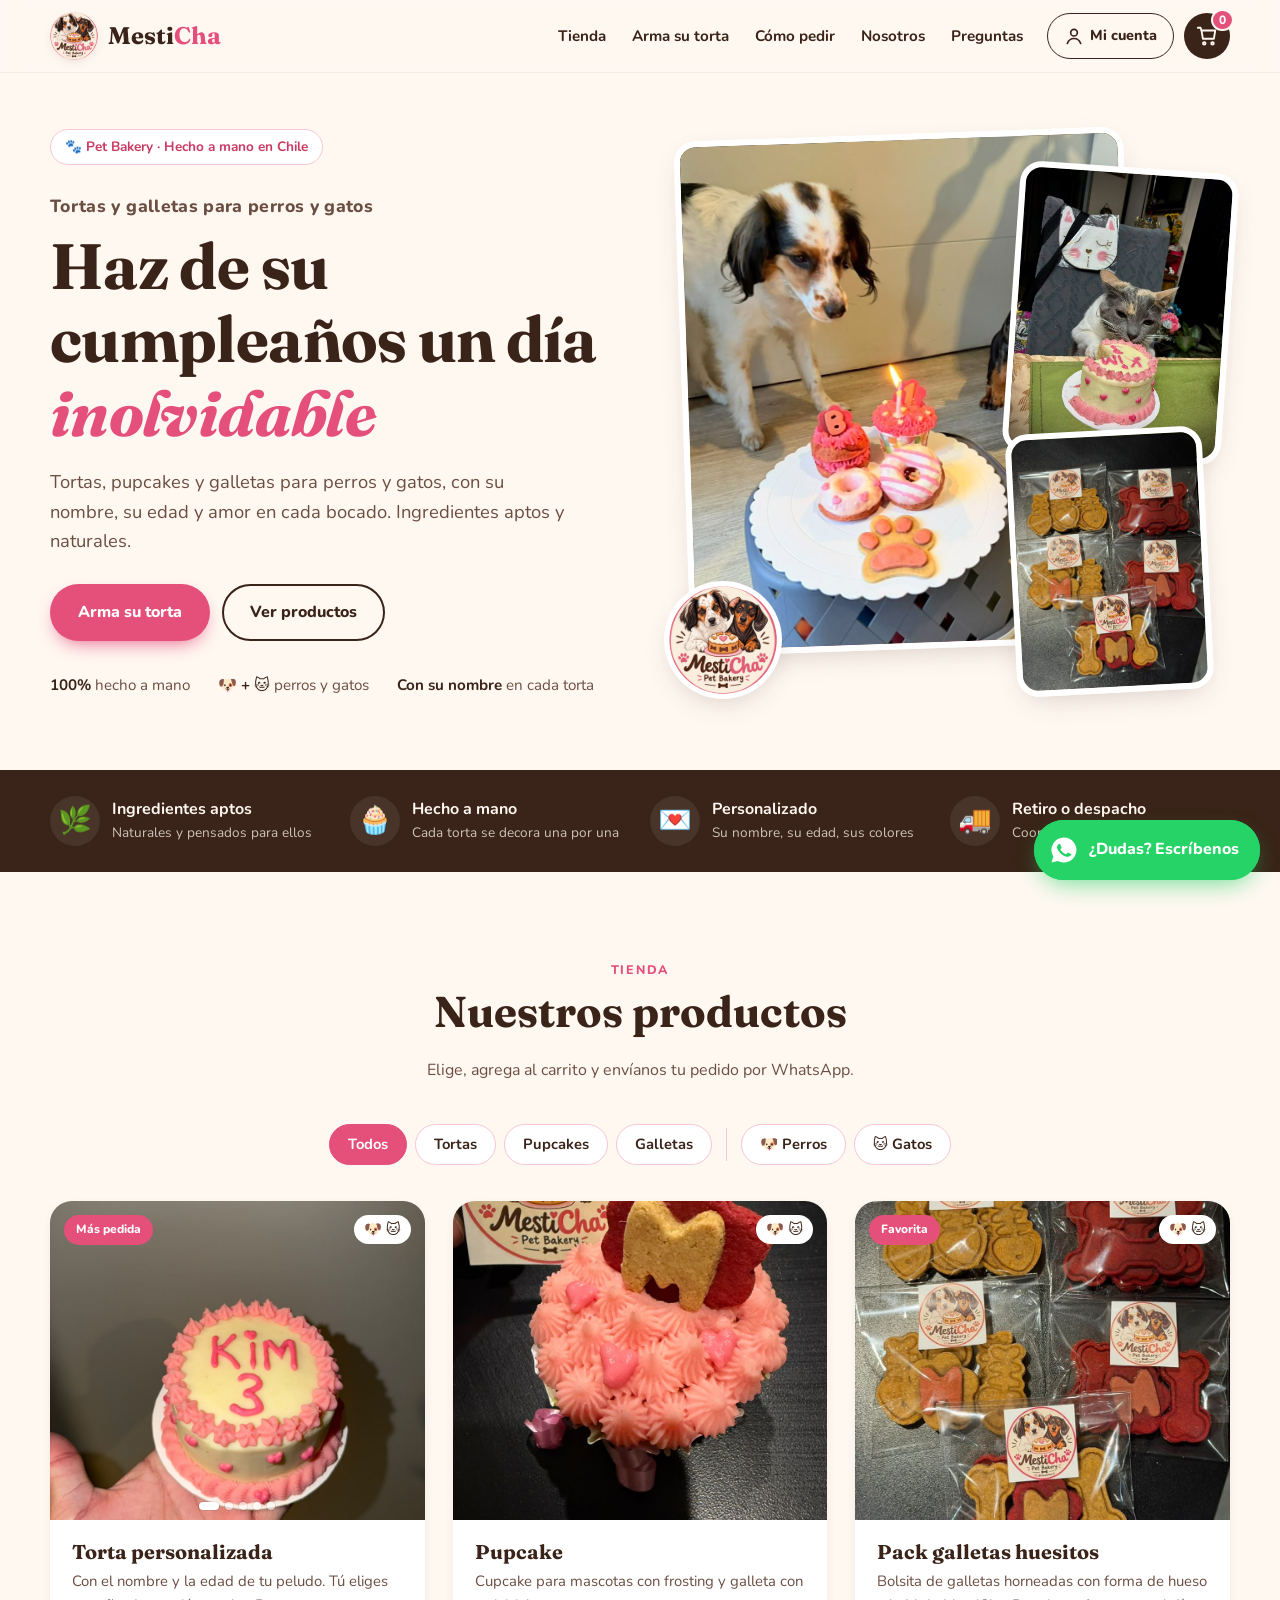
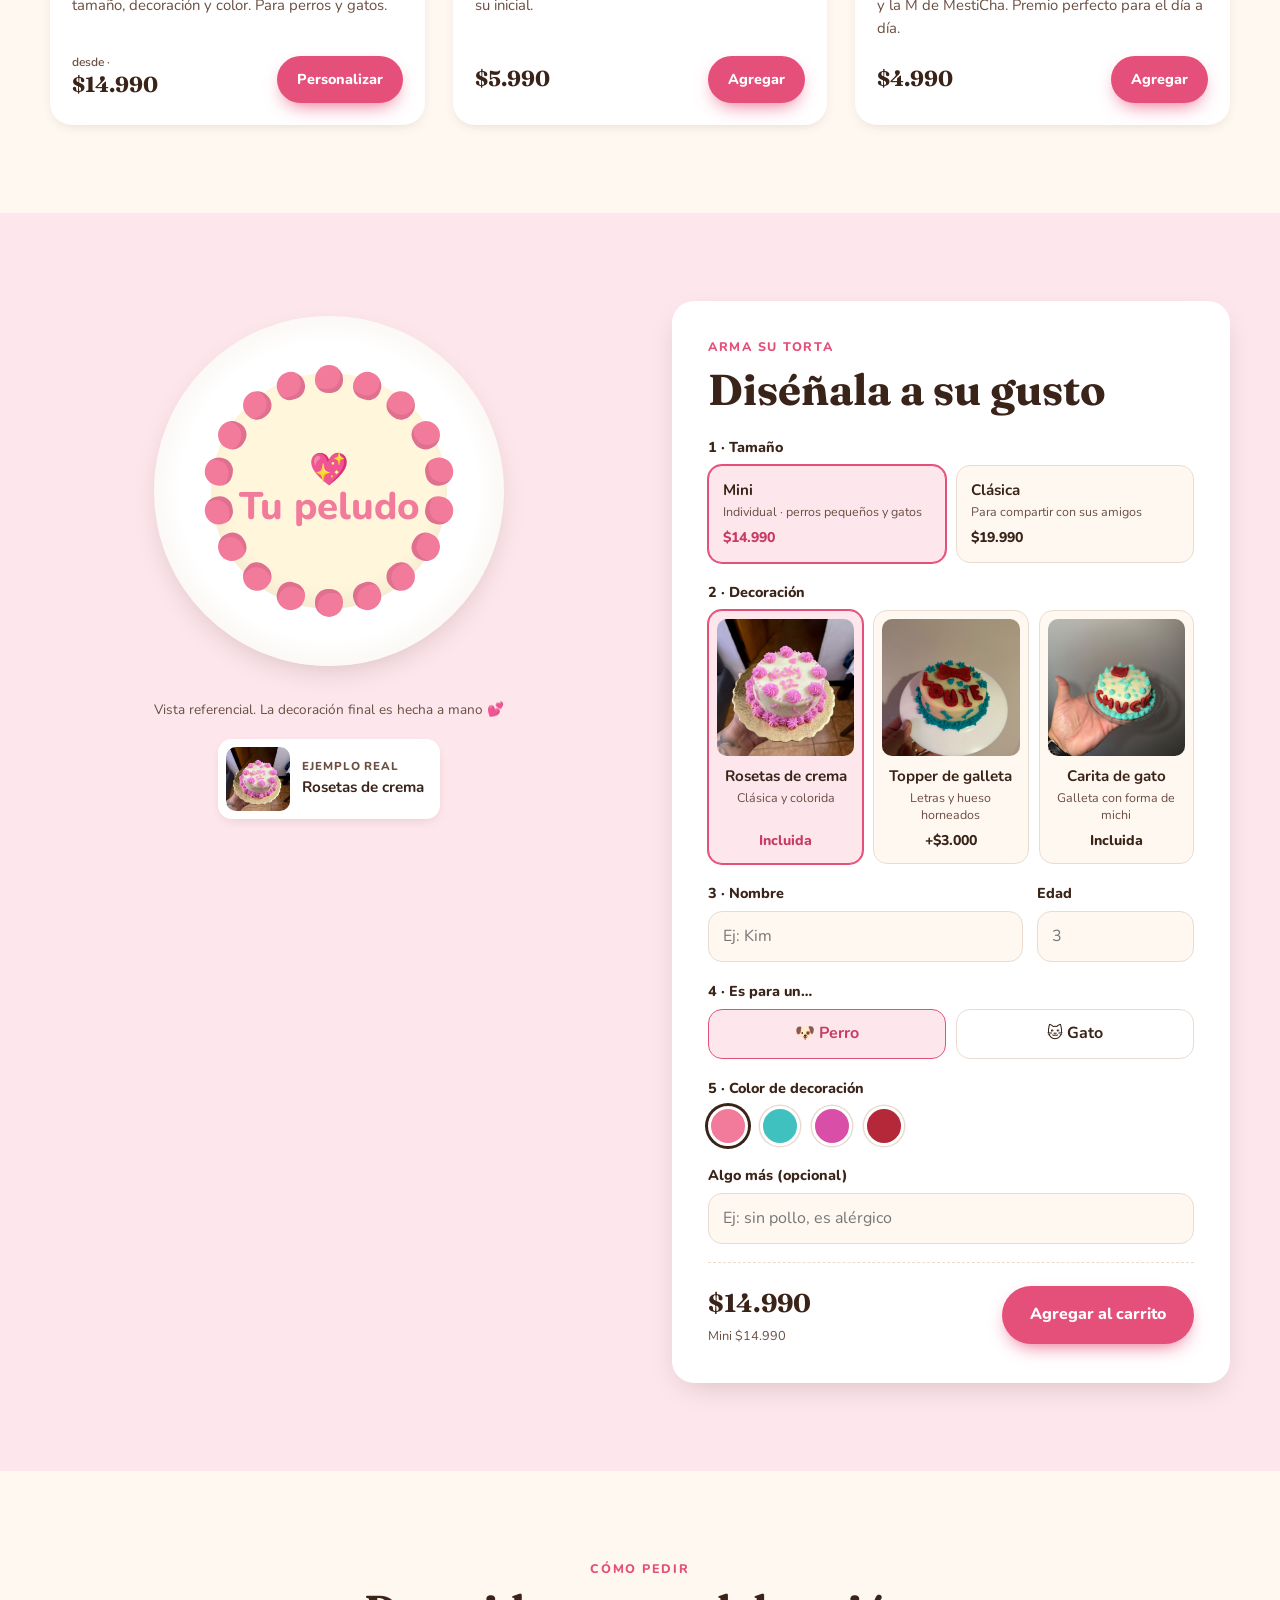
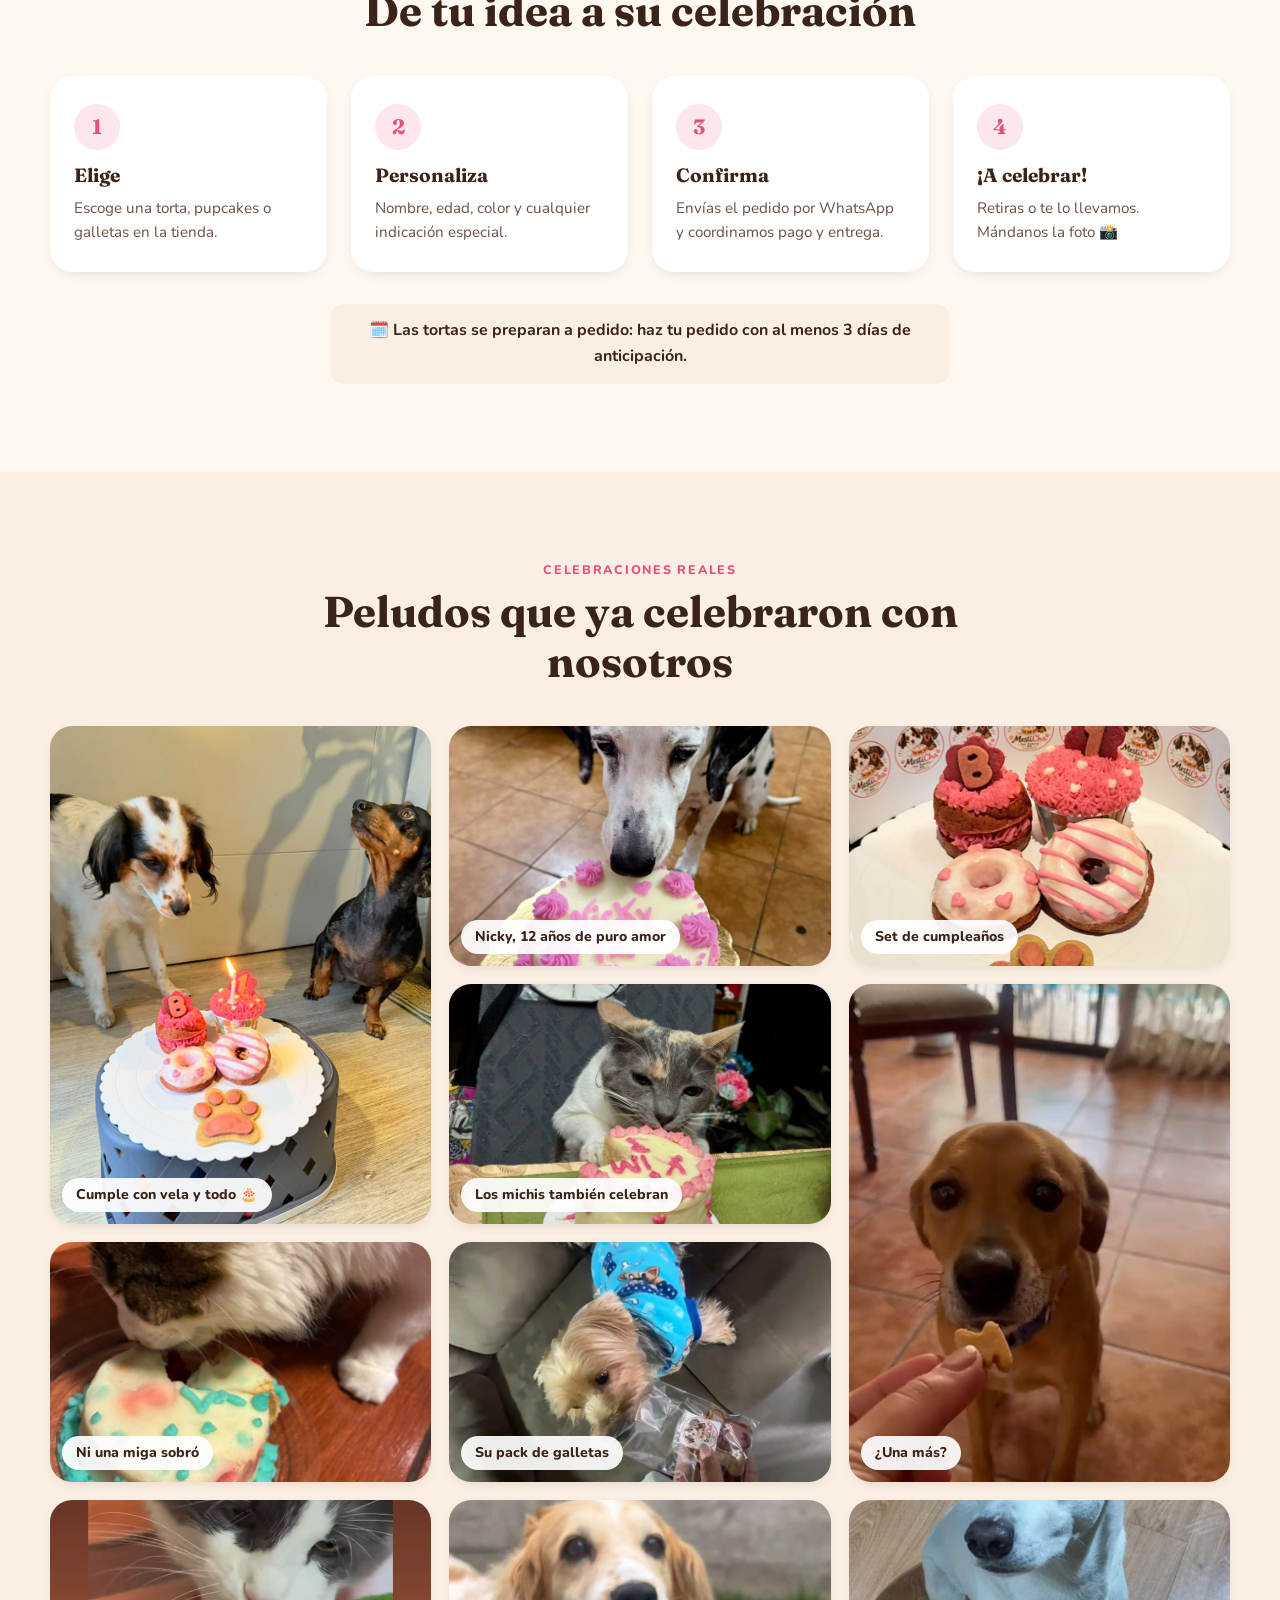
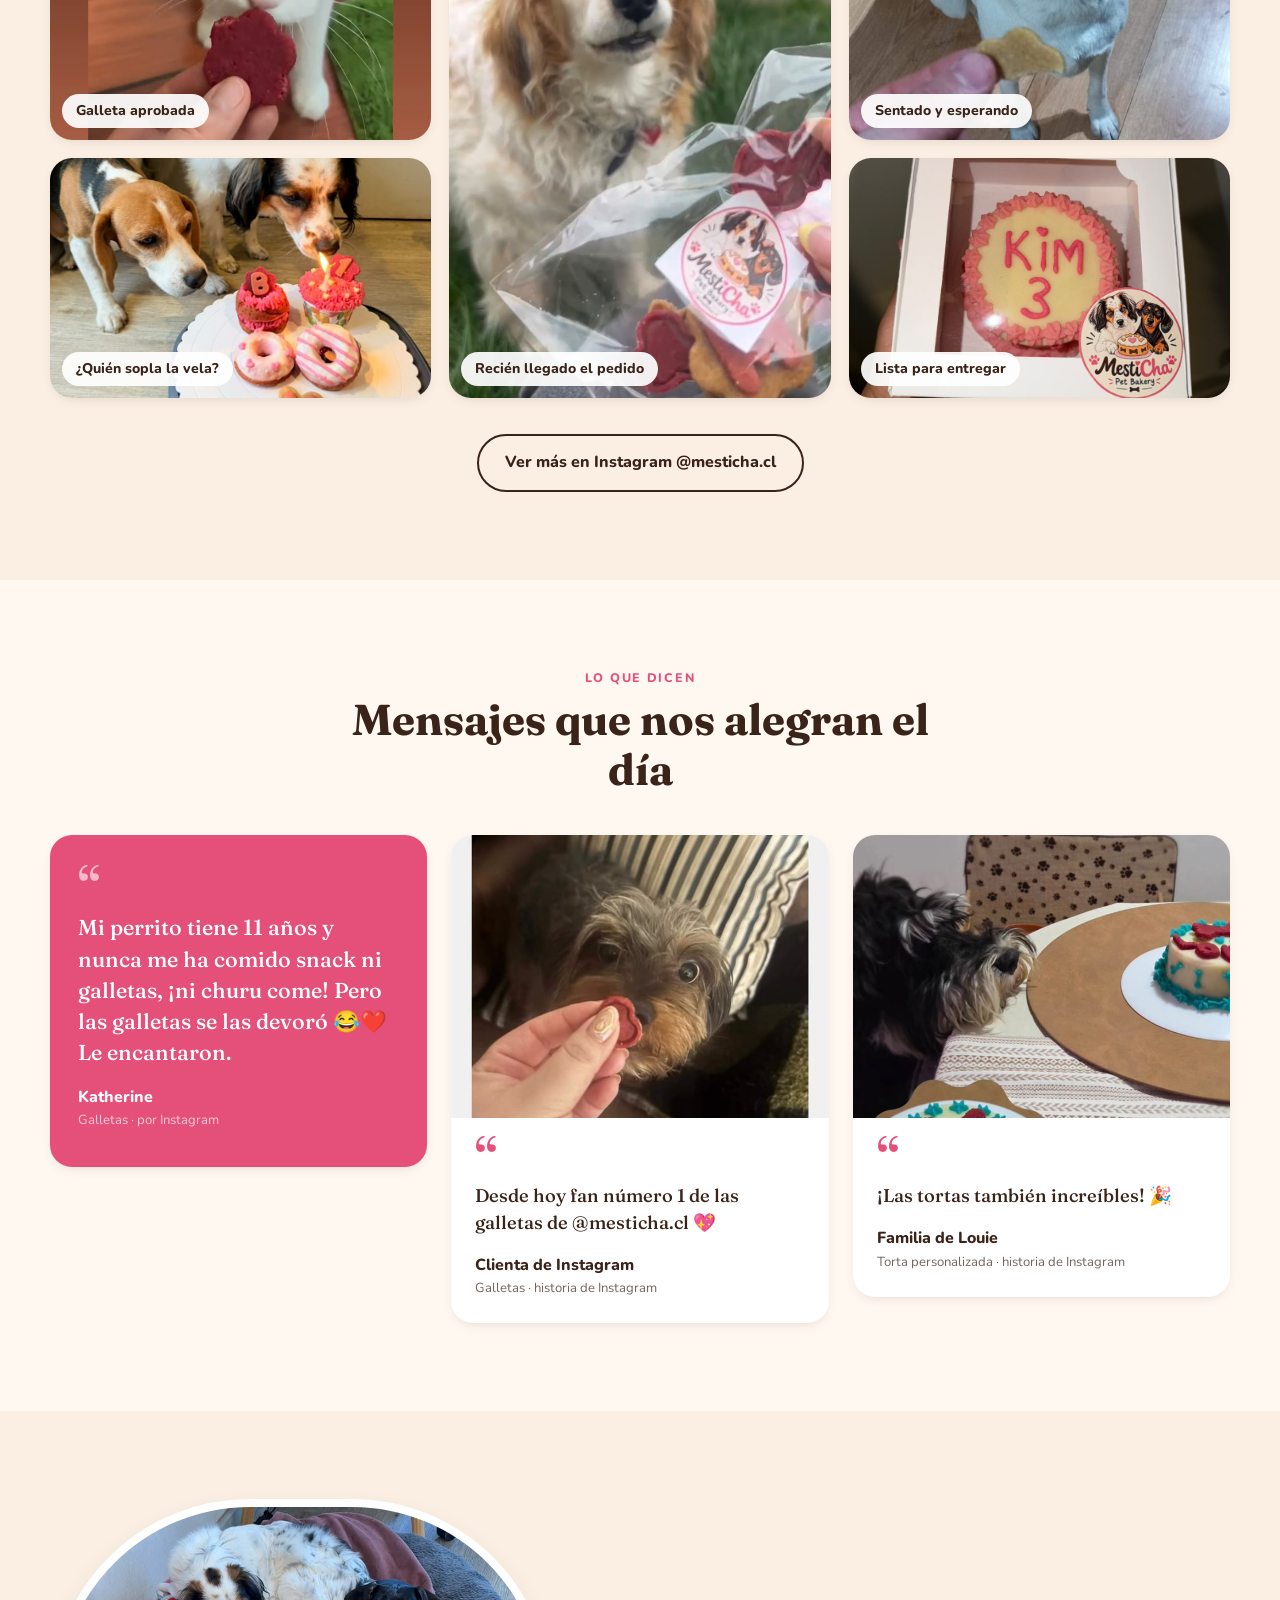
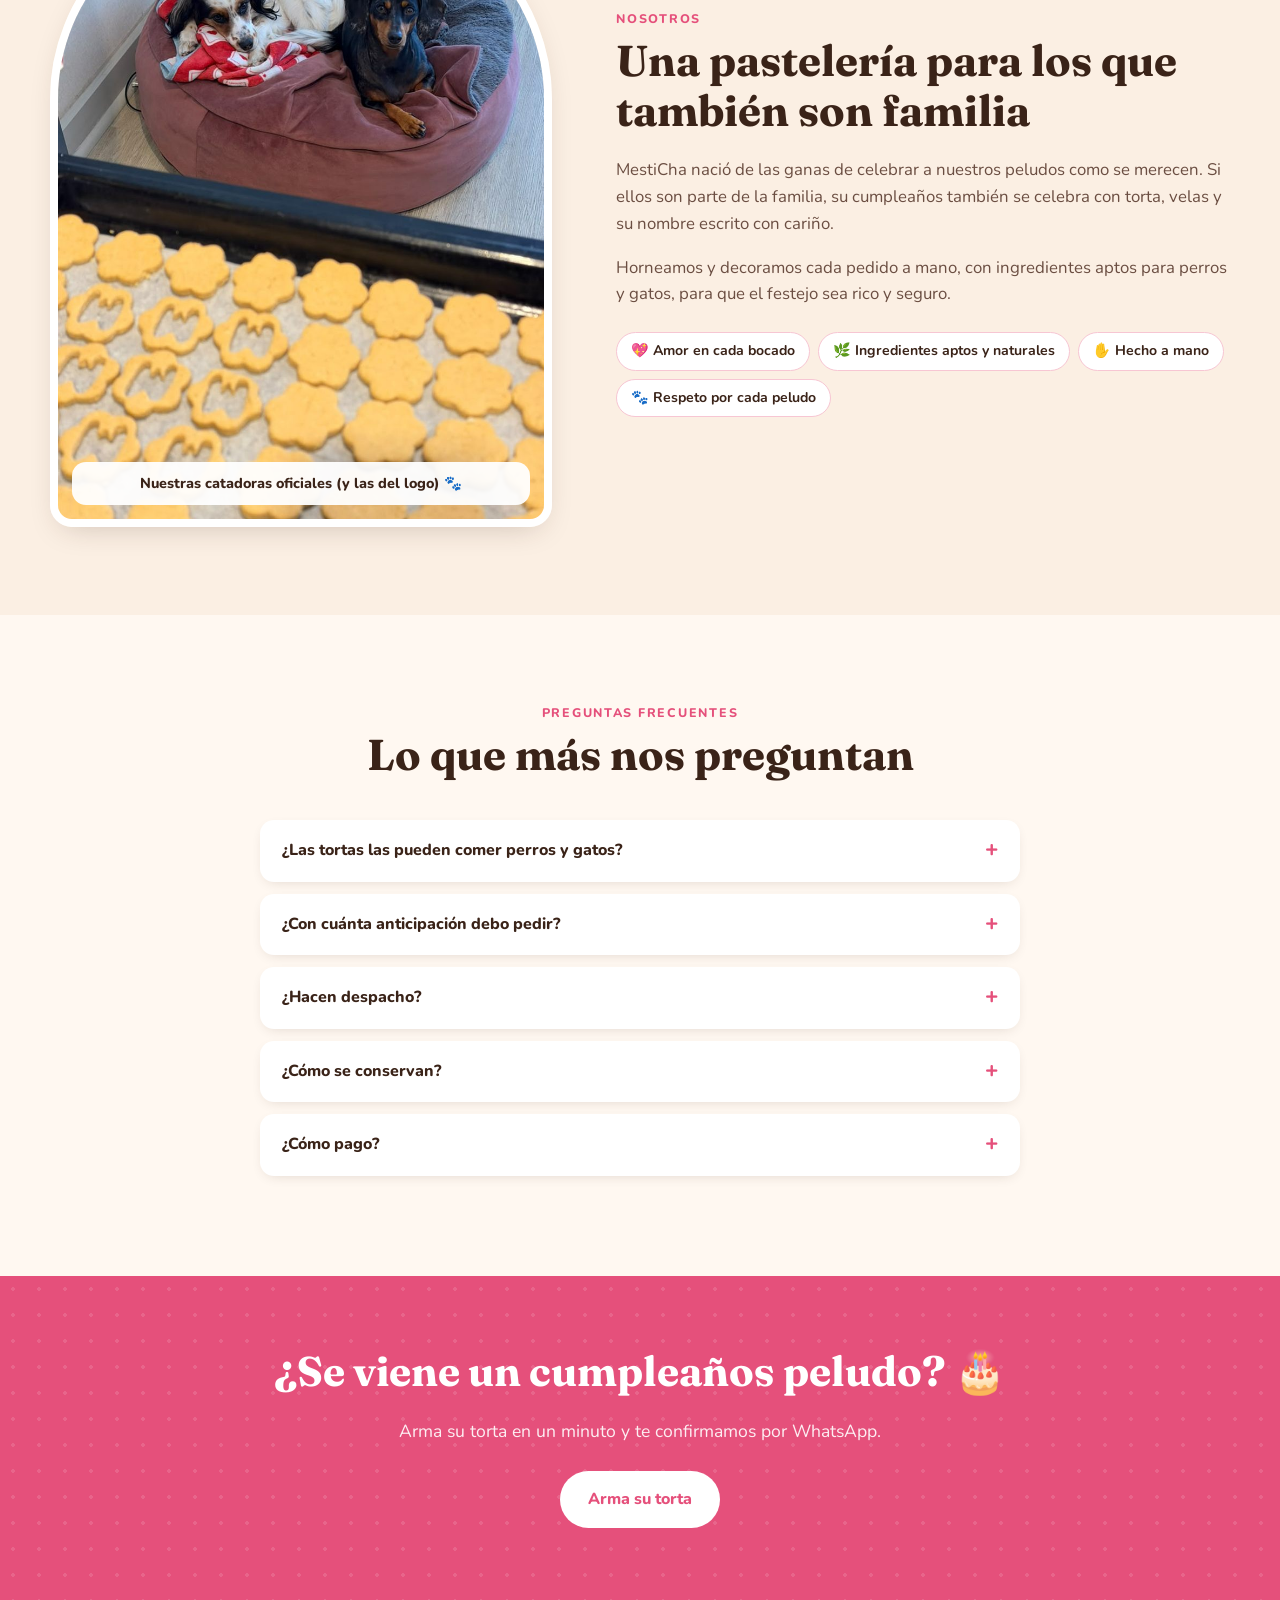
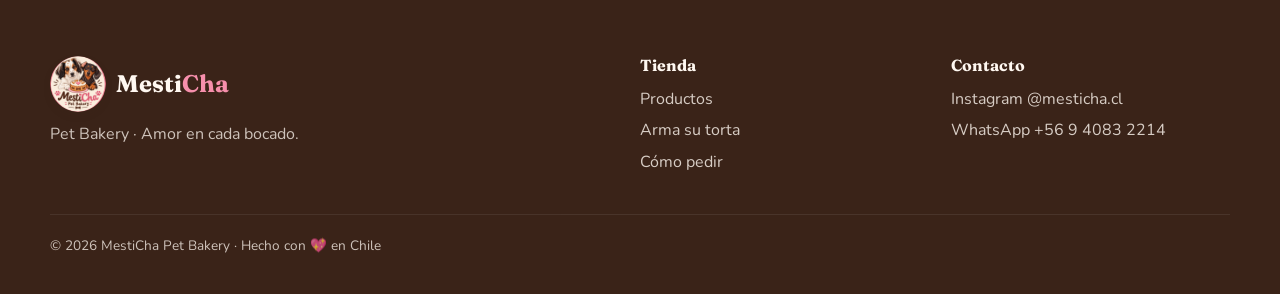
==== commit 05031829: "MestiCha: promociones con % de descuento - Panel: descuento % por producto con fecha de término opci" ====
--- a/index.html
+++ b/index.html
@@ -151,6 +151,7 @@
       <span class="filtros__sep"></span>
       <button class="filtro" data-filtro="perro">🐶 Perros</button>
       <button class="filtro" data-filtro="gato">🐱 Gatos</button>
+      <button class="filtro filtro--oferta" data-filtro="ofertas" id="filtroOfertas" hidden>🏷️ Ofertas</button>
     </div>
     <div class="productos" id="productos"></div>
   </div>
@@ -485,6 +486,14 @@
         </div>
         <label class="campo"><span>Contraseña</span><input id="ctClave" type="password" autocomplete="new-password" minlength="6" placeholder="Mínimo 6 caracteres" required></label>
         <fieldset class="campo">
+          <span>Dirección de envío <small class="opcional">(opcional, para despachos)</small></span>
+          <div class="direccion-campos">
+            <input id="ctCalle" type="text" autocomplete="street-address" placeholder="Calle, número, depto">
+            <input id="ctComuna" type="text" autocomplete="address-level2" placeholder="Comuna">
+            <input id="ctReferencia" type="text" placeholder="Referencia (ej: portón verde)" maxlength="60">
+          </div>
+        </fieldset>
+        <fieldset class="campo">
           <span>Tu peludo (opcional)</span>
           <div class="mascota-fila">
             <input id="ctMascota" type="text" placeholder="Nombre">
@@ -521,11 +530,33 @@
         </form>
       </details>
 
-      <h4>Mis datos</h4>
-      <div class="perfil__datos">
+      <div class="perfil__cab">
+        <h4>Mis datos</h4>
+        <button class="btn-texto btn-texto--accion" id="editarDatos" type="button">✏️ Editar</button>
+      </div>
+      <div class="perfil__datos" id="pfDatosVista">
         <div><small>Correo</small><b id="pfEmail"></b></div>
         <div><small>WhatsApp</small><b id="pfTelefono"></b></div>
-      </div>
+        <div class="perfil__direccion"><small>📍 Dirección de envío</small><b id="pfDireccion"></b></div>
+      </div>
+      <form class="perfil__editar" id="formDatos" hidden novalidate>
+        <label class="campo"><span>Nombre</span><input id="edNombre" type="text" autocomplete="name"></label>
+        <label class="campo"><span>WhatsApp</span><input id="edTelefono" type="tel" autocomplete="tel"></label>
+        <fieldset class="campo">
+          <span>Dirección de envío</span>
+          <div class="direccion-campos">
+            <input id="edCalle" type="text" autocomplete="street-address" placeholder="Calle, número, depto">
+            <input id="edComuna" type="text" autocomplete="address-level2" placeholder="Comuna">
+            <input id="edReferencia" type="text" placeholder="Referencia (ej: portón verde)" maxlength="60">
+          </div>
+        </fieldset>
+        <p class="letra-chica">El correo no se puede cambiar porque es tu usuario para entrar.</p>
+        <p class="error" id="edError" hidden></p>
+        <div class="perfil__editar-botones">
+          <button class="btn btn--secundario" type="button" id="cancelarDatos">Cancelar</button>
+          <button class="btn btn--primario" type="submit">Guardar</button>
+        </div>
+      </form>
 
       <h4>Avisos</h4>
       <label class="check"><input type="checkbox" id="pfOkWhatsapp"><span>Recordatorios y estado de pedidos por WhatsApp</span></label>
--- a/css/tienda.css
+++ b/css/tienda.css
@@ -206,3 +206,33 @@
 .agotado-aviso { background: #F6E1DF; color: #8C2A22; border-radius: var(--radio-s); padding: 12px 16px; font-weight: 700; font-size: .9rem; margin: 6px 0 0; }
 .personaliza__form button[type=submit]:disabled { background: #EDE4DC; color: #8C7467; box-shadow: none; cursor: not-allowed; transform: none; }
 .item__cant button:disabled { opacity: .35; cursor: not-allowed; }
+
+/* ---------- Dirección de envío (registro y perfil) ---------- */
+.direccion-campos { display: grid; grid-template-columns: 1.6fr 1fr; gap: 8px; }
+.direccion-campos input { width: 100%; padding: 12px 14px; border-radius: var(--radio-s); border: 1.5px solid #EADBD0; background: var(--blanco); font: inherit; color: var(--cafe); min-width: 0; }
+.direccion-campos input:focus { outline: none; border-color: var(--rosa); box-shadow: 0 0 0 3px var(--rosa-suave); }
+.direccion-campos input:last-child { grid-column: 1 / -1; }
+.campo > span small.opcional { font-weight: 600; color: var(--cafe-2); }
+.perfil__cab { display: flex; align-items: baseline; justify-content: space-between; }
+.btn-texto--accion { margin: 0; color: var(--rosa-osc); text-decoration: none; }
+.perfil__direccion { grid-column: 1 / -1; }
+.perfil__datos b.vacio { color: var(--cafe-2); font-weight: 600; font-style: italic; }
+.perfil__editar { background: var(--blanco); border-radius: var(--radio-s); padding: 16px; }
+.perfil__editar .campo { margin-bottom: 12px; }
+.perfil__editar-botones { display: flex; gap: 8px; justify-content: flex-end; }
+@media (max-width: 600px) {
+  .direccion-campos { grid-template-columns: 1fr; }
+  .perfil__editar-botones .btn { flex: 1; }
+}
+
+/* ---------- Ofertas / descuentos ---------- */
+.producto__etiqueta--oferta { background: #D7263D; font-size: .85rem; padding: 5px 12px; }
+.precio--oferta { display: flex; flex-direction: column; line-height: 1.15; }
+.precio--oferta small { font-family: var(--f-texto); font-size: .78rem; color: var(--cafe-2); font-weight: 700; }
+.precio--oferta small s { color: var(--cafe-2); }
+.precio__ahora { color: #D7263D; }
+.filtro--oferta { border-color: #F3B6BF; color: #B01E32; }
+.filtro--oferta.activo { background: #D7263D; border-color: #D7263D; color: var(--blanco); }
+.personaliza__precio--oferta { color: #D7263D; line-height: 1.1; }
+.precio__antes { display: block; font-family: var(--f-texto); font-size: .8rem; color: var(--cafe-2); font-weight: 700; }
+.item__precio s { display: block; font-size: .78rem; color: var(--cafe-2); font-weight: 600; }
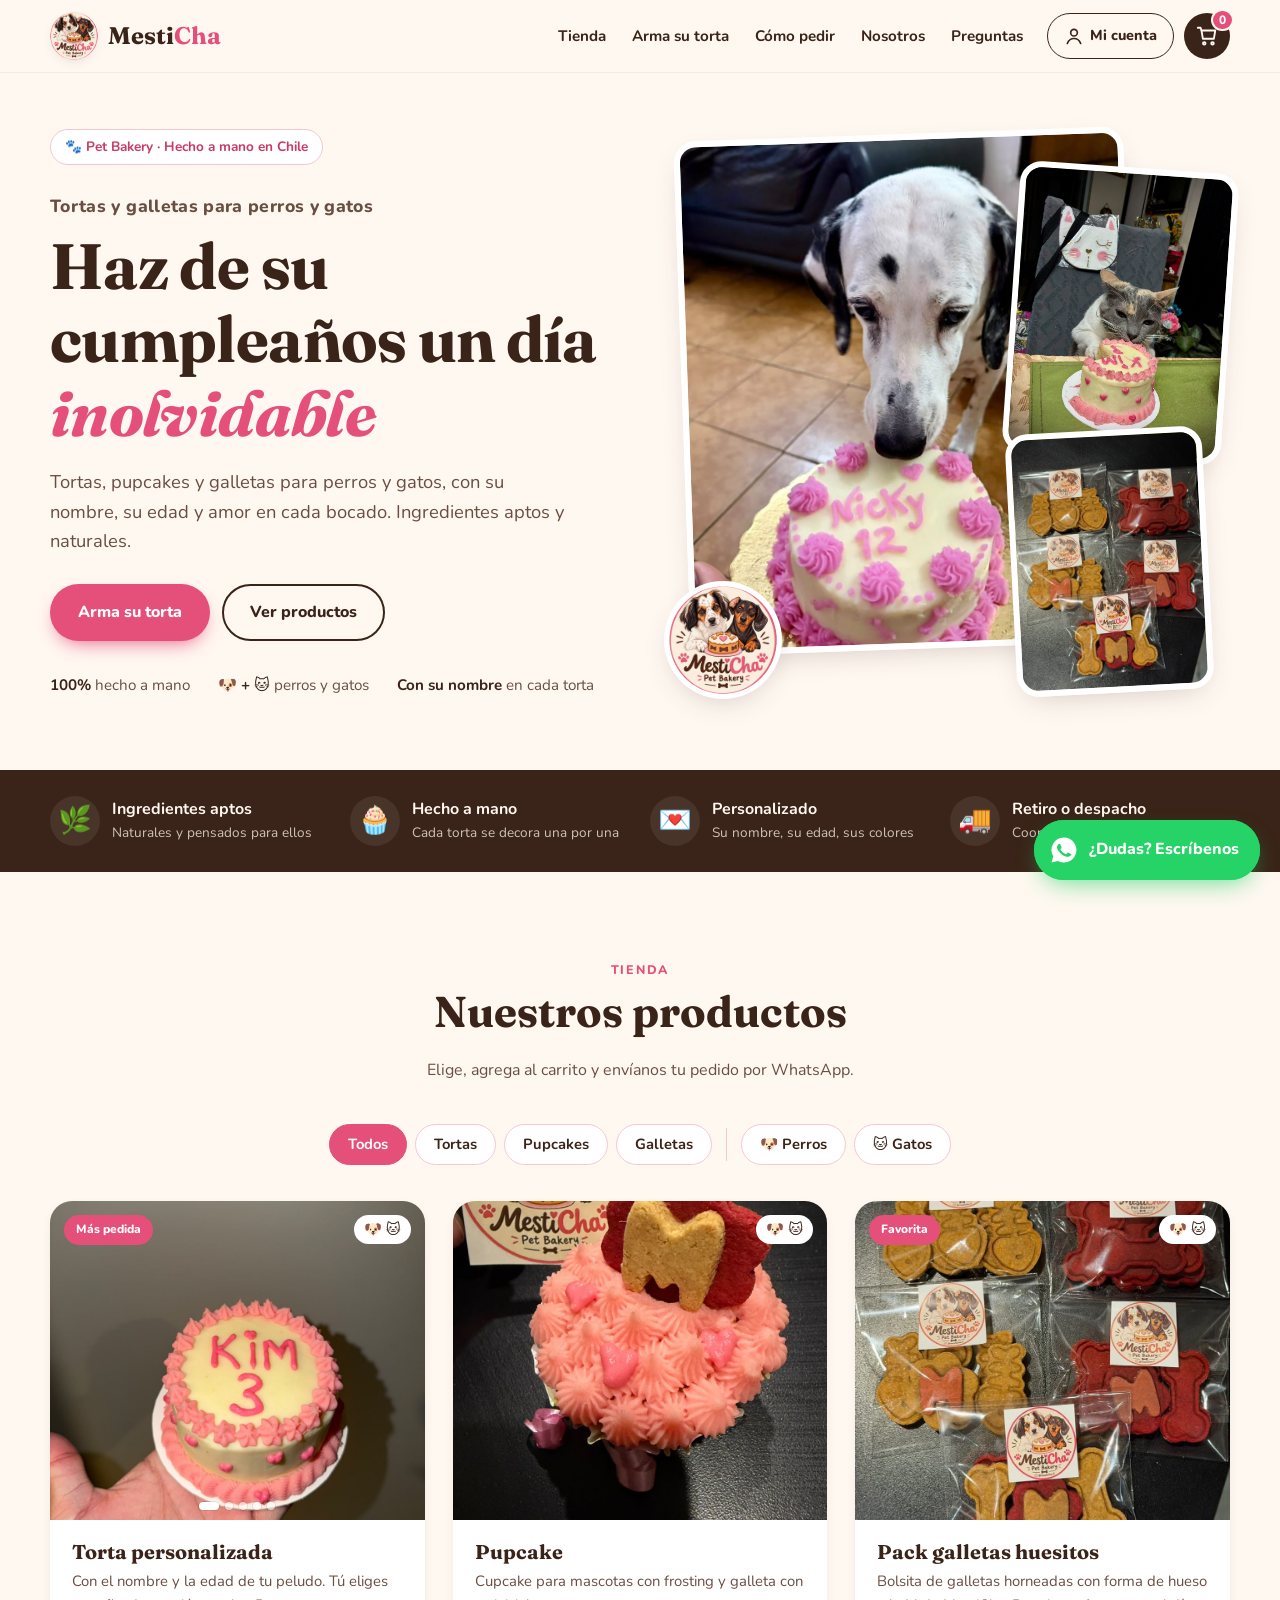
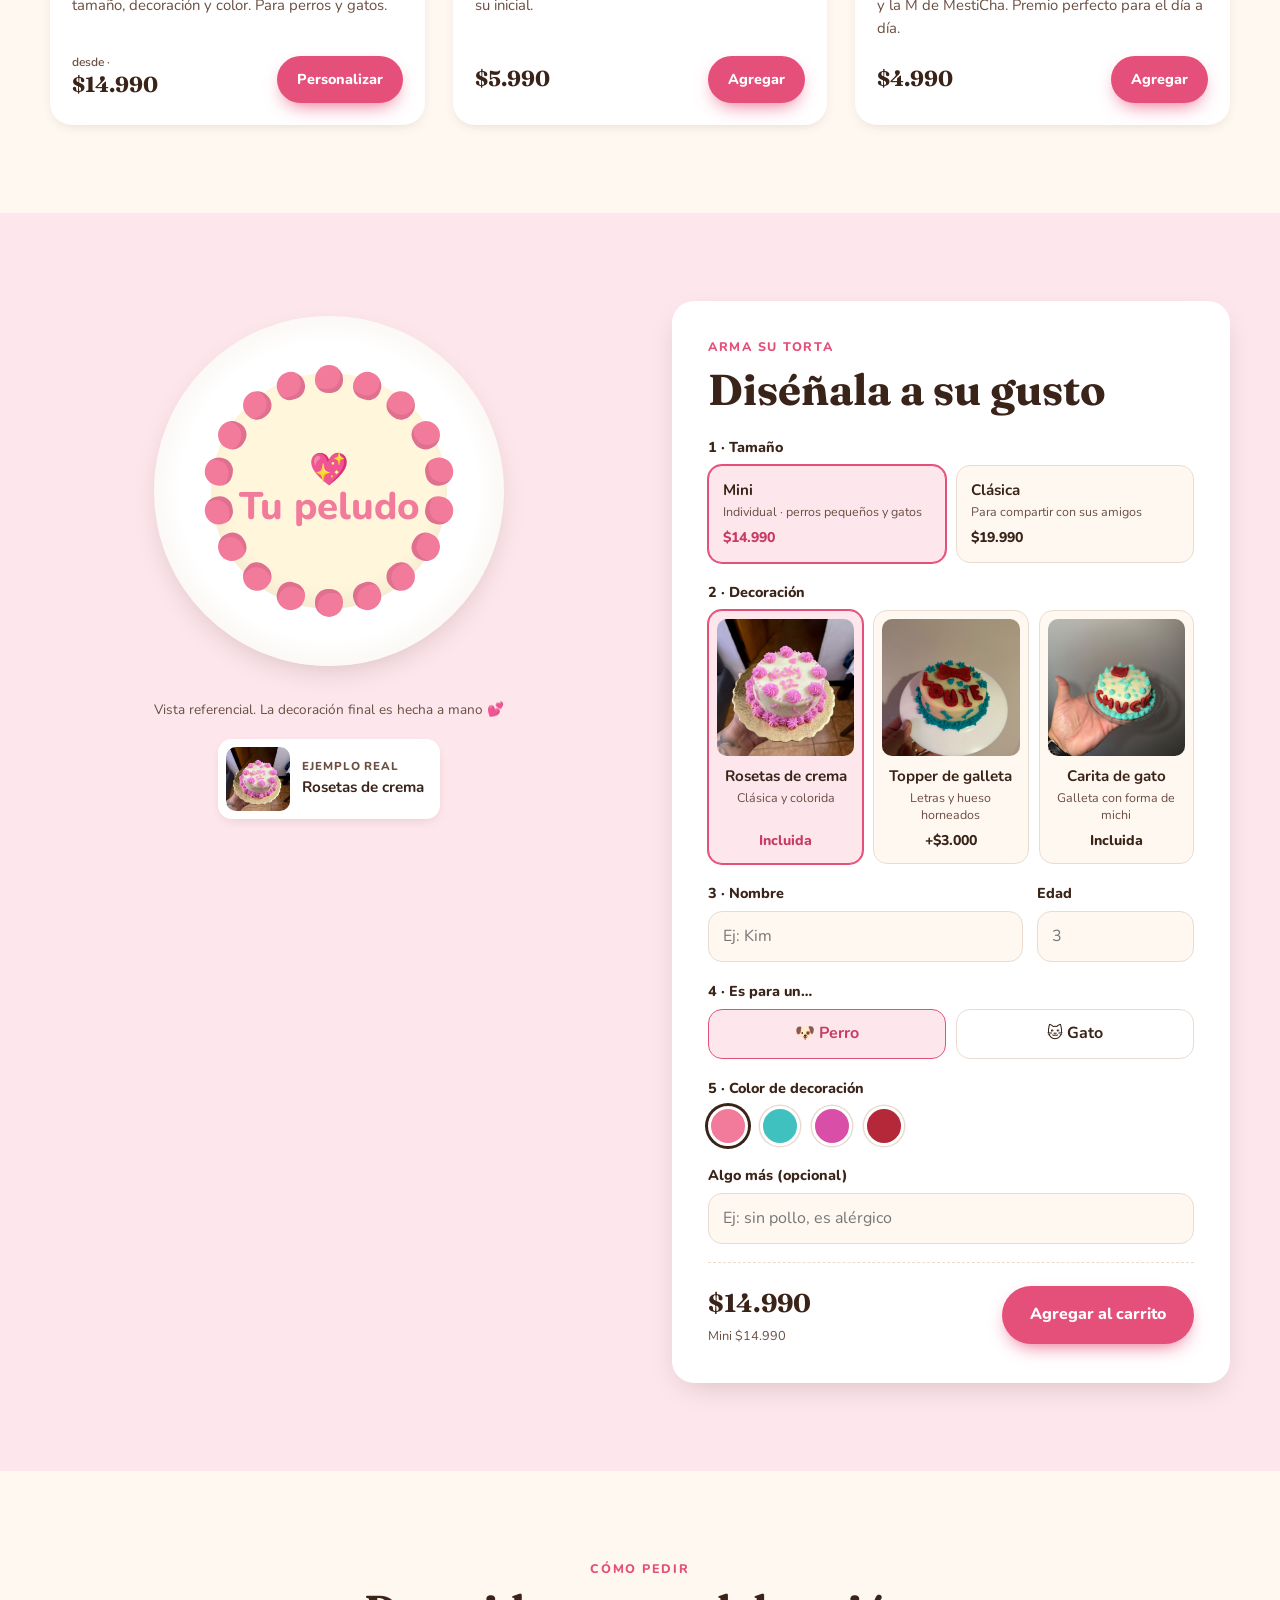
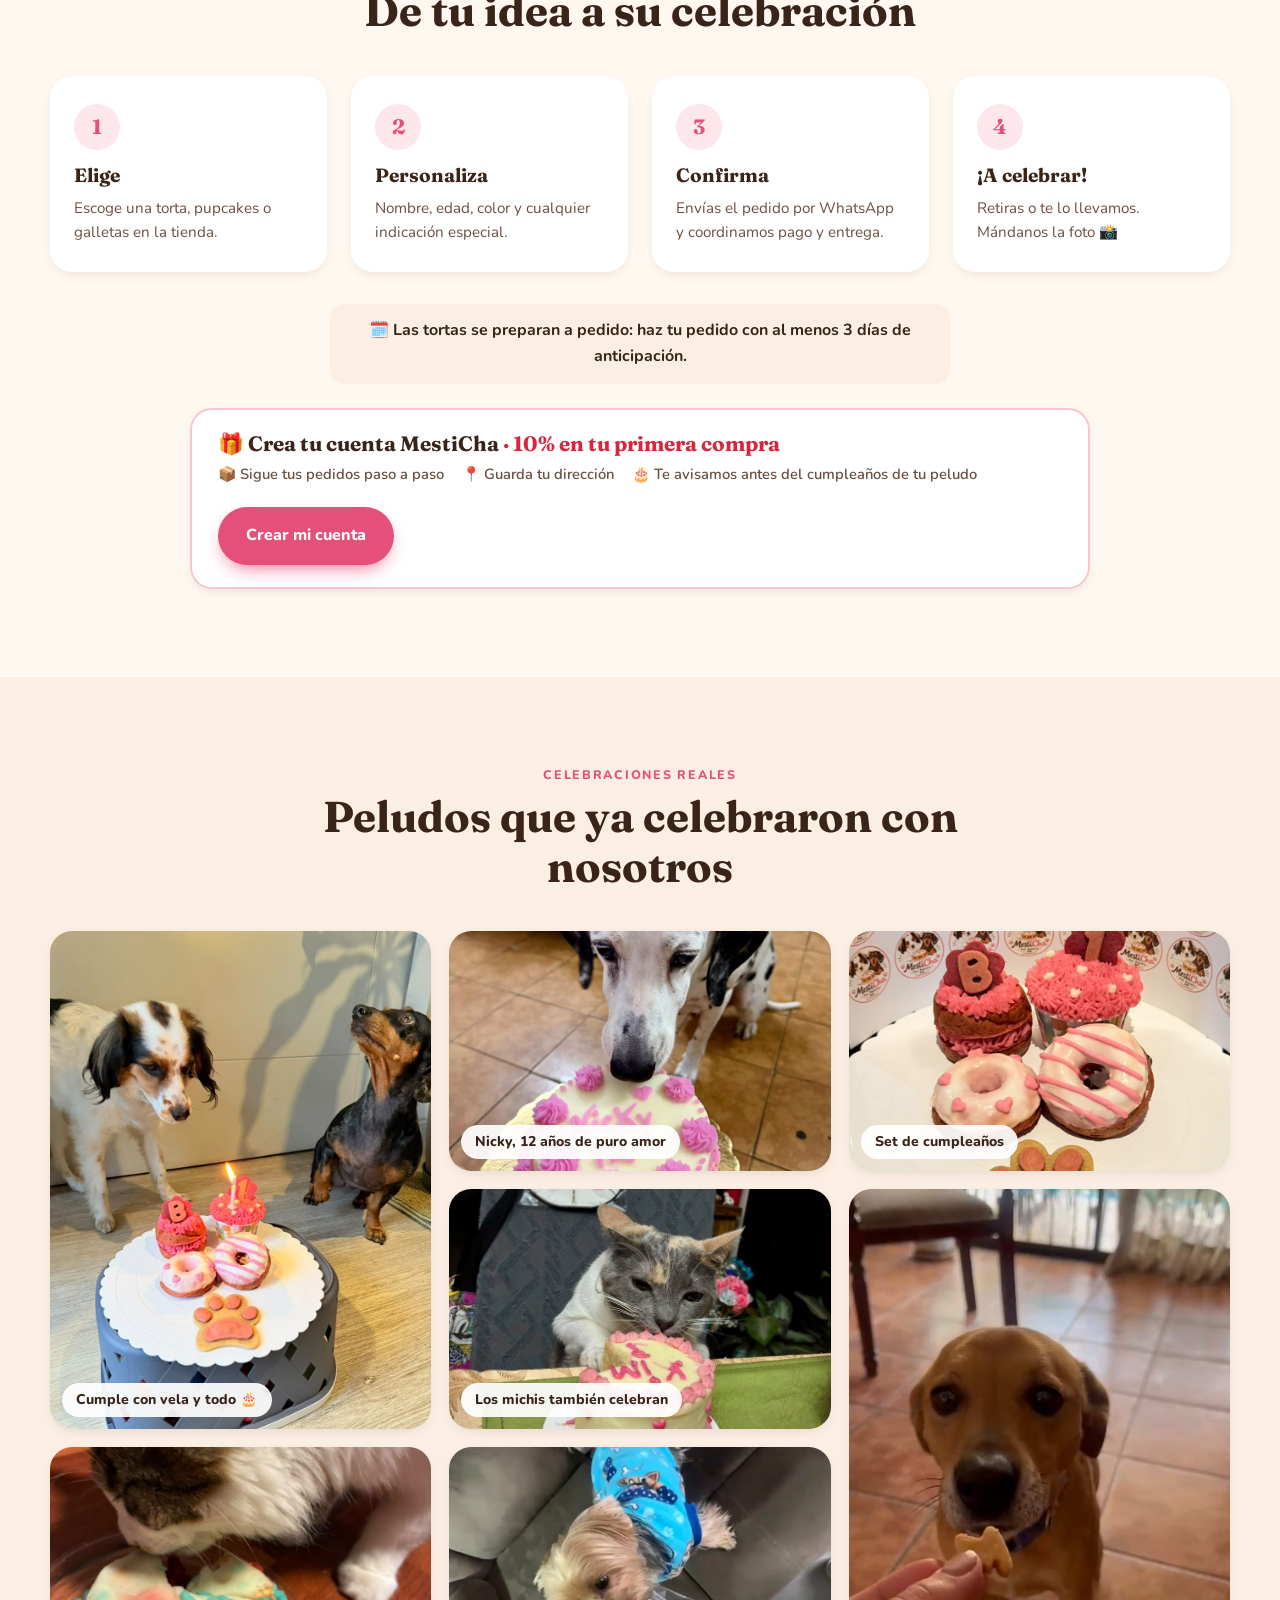
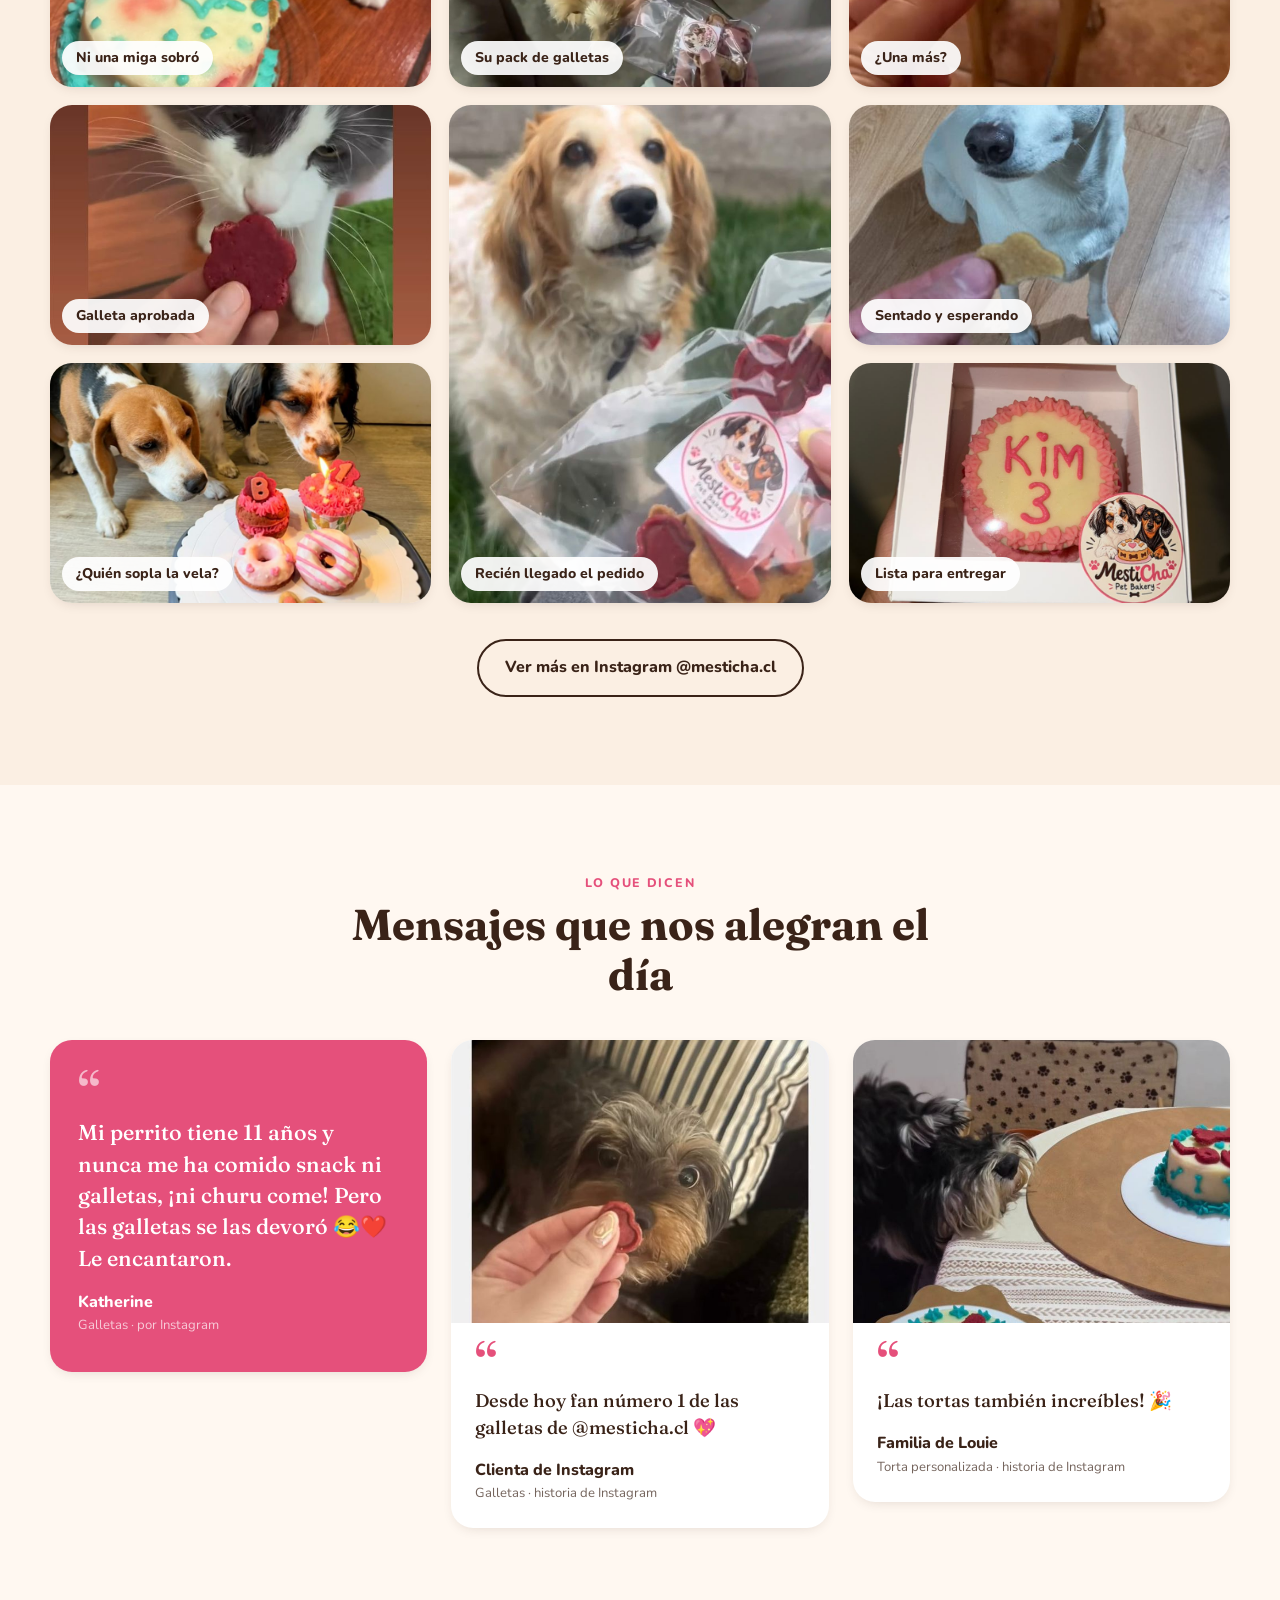
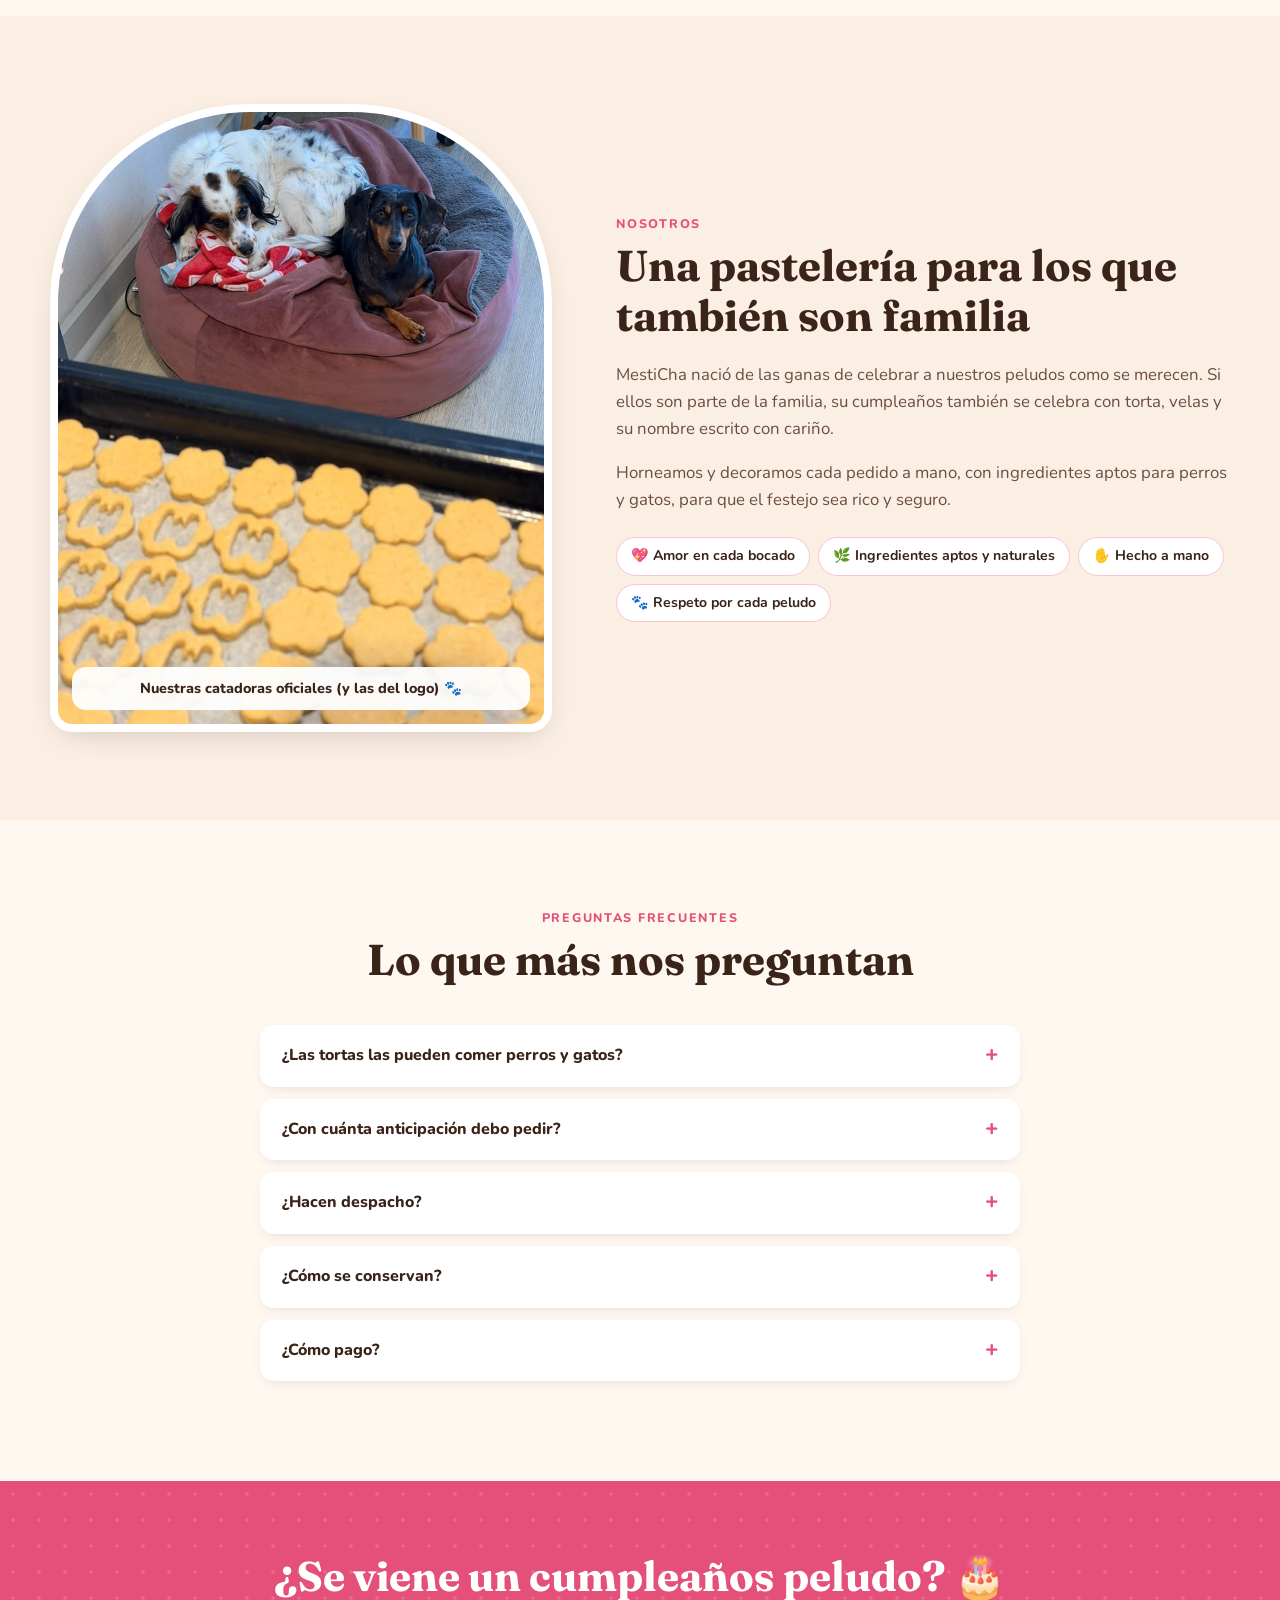
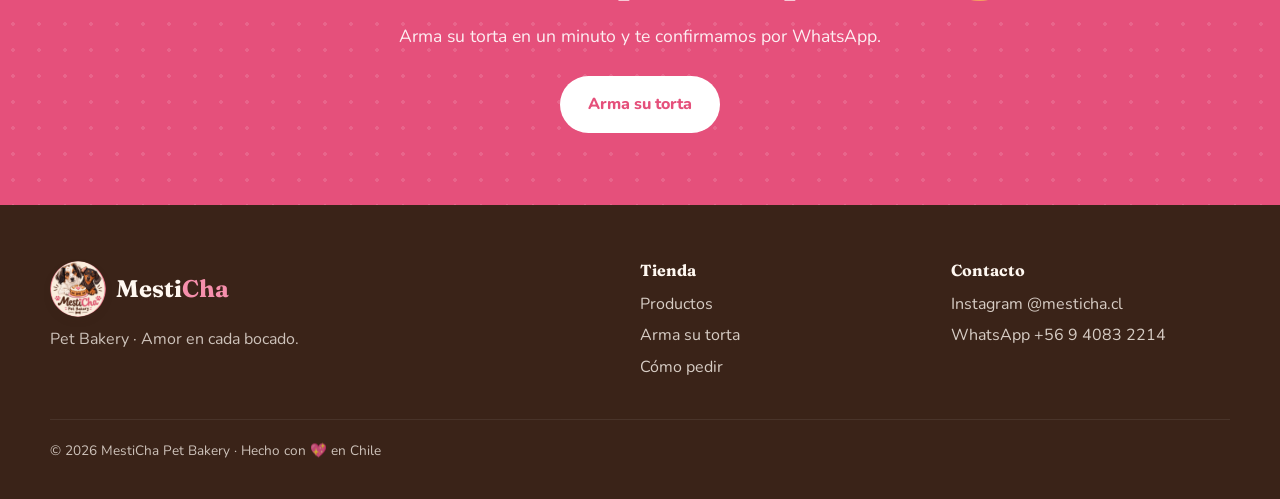
==== commit f9970e5e: "MestiCha: cuentas vs invitados y descuento de bienvenida - Panel: clientes con cuenta e invitados (f" ====
--- a/index.html
+++ b/index.html
@@ -249,6 +249,17 @@
       <li class="paso"><span class="paso__n">4</span><h3>¡A celebrar!</h3><p>Retiras o te lo llevamos. Mándanos la foto 📸</p></li>
     </ol>
     <p class="aviso" id="avisoAnticipacion"></p>
+    <div class="cta-cuenta" id="ctaCuenta">
+      <div>
+        <h3>🎁 Crea tu cuenta MestiCha<span class="cta-cuenta__dcto" data-bienvenida-titulo></span></h3>
+        <ul class="beneficios beneficios--fila">
+          <li>📦 Sigue tus pedidos paso a paso</li>
+          <li>📍 Guarda tu dirección</li>
+          <li>🎂 Te avisamos antes del cumpleaños de tu peludo</li>
+        </ul>
+      </div>
+      <button class="btn btn--primario" type="button" id="ctaCrearCuenta">Crear mi cuenta</button>
+    </div>
   </div>
 </section>
 
@@ -399,7 +410,14 @@
             </div>
             <div id="pgCrearCuentaBox">
               <p class="ya-cuenta">¿Ya tienes cuenta? <button type="button" class="link" id="pgIrLogin">Inicia sesión</button></p>
-              <label class="check"><input type="checkbox" id="pgCrearCuenta" checked><span>Crear mi cuenta para seguir mi pedido y comprar más rápido la próxima vez</span></label>
+              <div class="crear-cuenta-box">
+                <label class="check"><input type="checkbox" id="pgCrearCuenta" checked><span><b>Crear mi cuenta</b> (gratis, sólo falta una contraseña)<em class="bienvenida-chip" data-bienvenida></em></span></label>
+                <ul class="beneficios">
+                <li>📦 Sigue tu pedido paso a paso</li>
+                <li>📍 Tu dirección queda guardada</li>
+                <li>🎂 Te avisamos antes de su cumpleaños</li>
+              </ul>
+              </div>
               <label class="campo" id="pgClaveBox"><span>Elige una contraseña</span><input id="pgClave" type="password" autocomplete="new-password" minlength="6" placeholder="Mínimo 6 caracteres"></label>
             </div>
             <label class="check"><input type="checkbox" id="pgOkContacto"><span>Quiero recibir recordatorios (como el cumpleaños de mi peludo) y novedades por WhatsApp y correo</span></label>
@@ -426,7 +444,9 @@
           <h4>Resumen</h4>
           <ul class="resumen__items" id="resumenItems"></ul>
           <div class="carrito__linea"><span>Subtotal</span><span id="rsSubtotal"></span></div>
+          <div class="carrito__linea carrito__linea--bienvenida" id="rsBienvenidaLinea" hidden><span id="rsBienvenidaTexto"></span><span id="rsBienvenida"></span></div>
           <div class="carrito__linea" id="rsDespachoLinea" hidden><span>Despacho</span><span id="rsDespacho"></span></div>
+          <p class="bienvenida-pista" id="rsBienvenidaPista" hidden></p>
           <div class="carrito__linea carrito__linea--total"><span>Total</span><span id="rsTotal"></span></div>
           <button class="btn btn--primario btn--ancho" id="btnPagar" form="formPago" type="submit">Pagar</button>
           <p class="resumen__seguro">🔒 Pago seguro. Tus datos sólo se usan para tu pedido.</p>
@@ -444,6 +464,22 @@
       <h2 id="exitoTitulo">¡Pedido confirmado!</h2>
       <p id="exitoTexto"></p>
       <div class="transferencia" id="exitoTransferencia" hidden></div>
+      <div class="exito-cuenta" id="exitoCuenta" hidden>
+        <h3>📦 ¿Quieres seguir este pedido?</h3>
+        <p>Crea tu cuenta con los datos de tu compra (<b id="ecEmail"></b>). Sólo elige una contraseña<span data-bienvenida-proxima></span>:</p>
+        <ul class="beneficios">
+                <li>📦 Sigue tu pedido paso a paso</li>
+                <li>📍 Tu dirección queda guardada</li>
+                <li>🎂 Te avisamos antes de su cumpleaños</li>
+              </ul>
+        <form id="formExitoCuenta" class="exito-cuenta__form" novalidate>
+          <input id="ecClave" type="password" autocomplete="new-password" placeholder="Contraseña (mínimo 6)" aria-label="Contraseña">
+          <button class="btn btn--primario" type="submit">Crear mi cuenta</button>
+        </form>
+        <label class="check"><input type="checkbox" id="ecOk" checked><span>Acepto recordatorios por WhatsApp y correo</span></label>
+        <p class="error" id="ecError" hidden></p>
+      </div>
+      <p class="exito-cuenta__ok" id="exitoCuentaOk" hidden>✅ ¡Listo! Tu cuenta quedó creada y este pedido ya está en <b>Mis pedidos</b>.</p>
       <div class="exito__acciones">
         <button class="btn btn--primario" id="exitoSeguimiento">Ver estado de mi pedido</button>
         <a class="btn btn--whatsapp" id="exitoWhatsapp" target="_blank" rel="noopener">Avisar por WhatsApp</a>
@@ -479,6 +515,7 @@
       <form id="formCuenta" novalidate hidden>
         <h2>Crea tu cuenta</h2>
         <p class="modal__bajada">Sigue tus pedidos y guarda los datos de tu peludo. Te avisamos antes de su cumpleaños para que no se quede sin torta 🎂</p>
+        <p class="bienvenida-banner" data-bienvenida-banner hidden></p>
         <label class="campo"><span>Tu nombre</span><input id="ctNombre" type="text" autocomplete="name" required></label>
         <div class="campo-doble campo-doble--igual">
           <label class="campo"><span>Correo</span><input id="ctEmail" type="email" autocomplete="email" required></label>
--- a/css/tienda.css
+++ b/css/tienda.css
@@ -236,3 +236,30 @@
 .personaliza__precio--oferta { color: #D7263D; line-height: 1.1; }
 .precio__antes { display: block; font-family: var(--f-texto); font-size: .8rem; color: var(--cafe-2); font-weight: 700; }
 .item__precio s { display: block; font-size: .78rem; color: var(--cafe-2); font-weight: 600; }
+
+/* ---------- Invitación a crear cuenta ---------- */
+.beneficios { list-style: none; padding: 0; margin: 8px 0 0; display: grid; gap: 4px; font-size: .86rem; color: var(--cafe-2); font-weight: 600; }
+.beneficios--fila { display: flex; flex-wrap: wrap; gap: 6px 18px; font-size: .92rem; }
+.crear-cuenta-box { background: var(--rosa-suave); border: 1.5px solid var(--rosa-borde); border-radius: var(--radio-s); padding: 12px 14px; margin-bottom: 12px; }
+.crear-cuenta-box .check { margin: 0; }
+.exito-cuenta { background: var(--blanco); border: 2px dashed var(--rosa-borde); border-radius: var(--radio); padding: 20px; max-width: 460px; margin: 18px auto 0; text-align: left; }
+.exito-cuenta h3 { font-size: 1.15rem; margin-bottom: 6px; }
+.exito-cuenta p { margin: 0 0 6px; font-size: .92rem; color: var(--cafe-2); }
+.exito-cuenta__form { display: flex; gap: 8px; margin: 14px 0 10px; flex-wrap: wrap; }
+.exito-cuenta__form input { flex: 1 1 180px; padding: 12px 14px; border-radius: var(--radio-s); border: 1.5px solid #EADBD0; background: var(--crema); font: inherit; color: var(--cafe); min-width: 0; }
+.exito-cuenta__form .btn { flex: 1 0 auto; }
+.exito-cuenta__ok { background: #DDF5E6; color: #1E7A43; border-radius: var(--radio-s); padding: 12px 16px; font-weight: 700; max-width: 460px; margin: 18px auto 0; }
+.cta-cuenta { display: flex; align-items: center; justify-content: space-between; gap: 20px; flex-wrap: wrap; margin: 24px auto 0; max-width: 900px; background: var(--blanco); border: 2px solid var(--rosa-borde); border-radius: var(--radio); padding: 22px 26px; box-shadow: var(--sombra-s); }
+.cta-cuenta h3 { font-size: 1.3rem; margin: 0; }
+@media (max-width: 600px) {
+  .cta-cuenta { padding: 18px; }
+  .cta-cuenta .btn { width: 100%; }
+  .beneficios--fila { flex-direction: column; }
+}
+
+/* ---------- Descuento de bienvenida ---------- */
+.bienvenida-chip { display: block; font-style: normal; font-weight: 800; color: #D7263D; font-size: .86rem; margin-top: 2px; }
+.carrito__linea--bienvenida { color: #D7263D; font-weight: 800; }
+.bienvenida-pista { background: #FFF3C9; border-radius: 10px; padding: 8px 12px; font-size: .82rem; font-weight: 700; margin: 6px 0 10px; }
+.bienvenida-banner { background: #FFF5F6; border: 1px dashed #F3B6BF; color: #B01E32; border-radius: var(--radio-s); padding: 10px 14px; font-weight: 800; font-size: .9rem; }
+.cta-cuenta__dcto { color: #D7263D; }
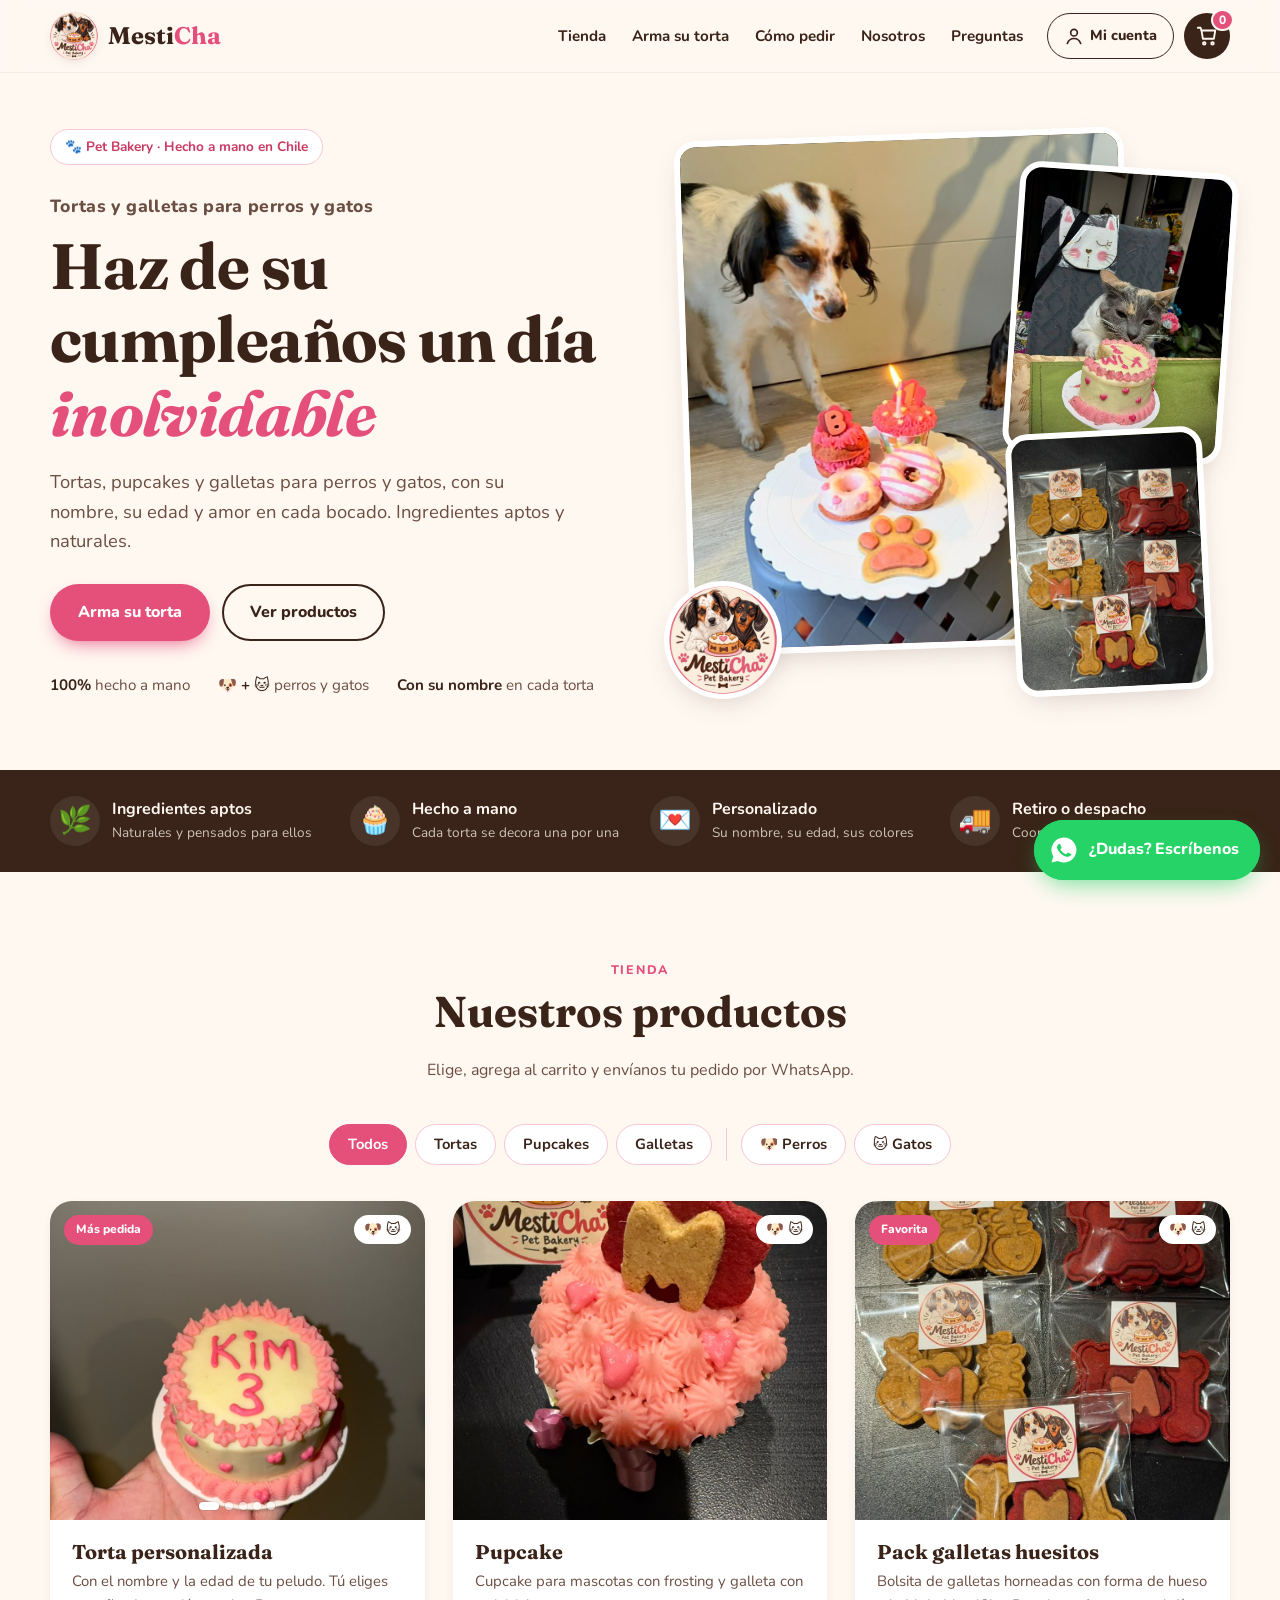
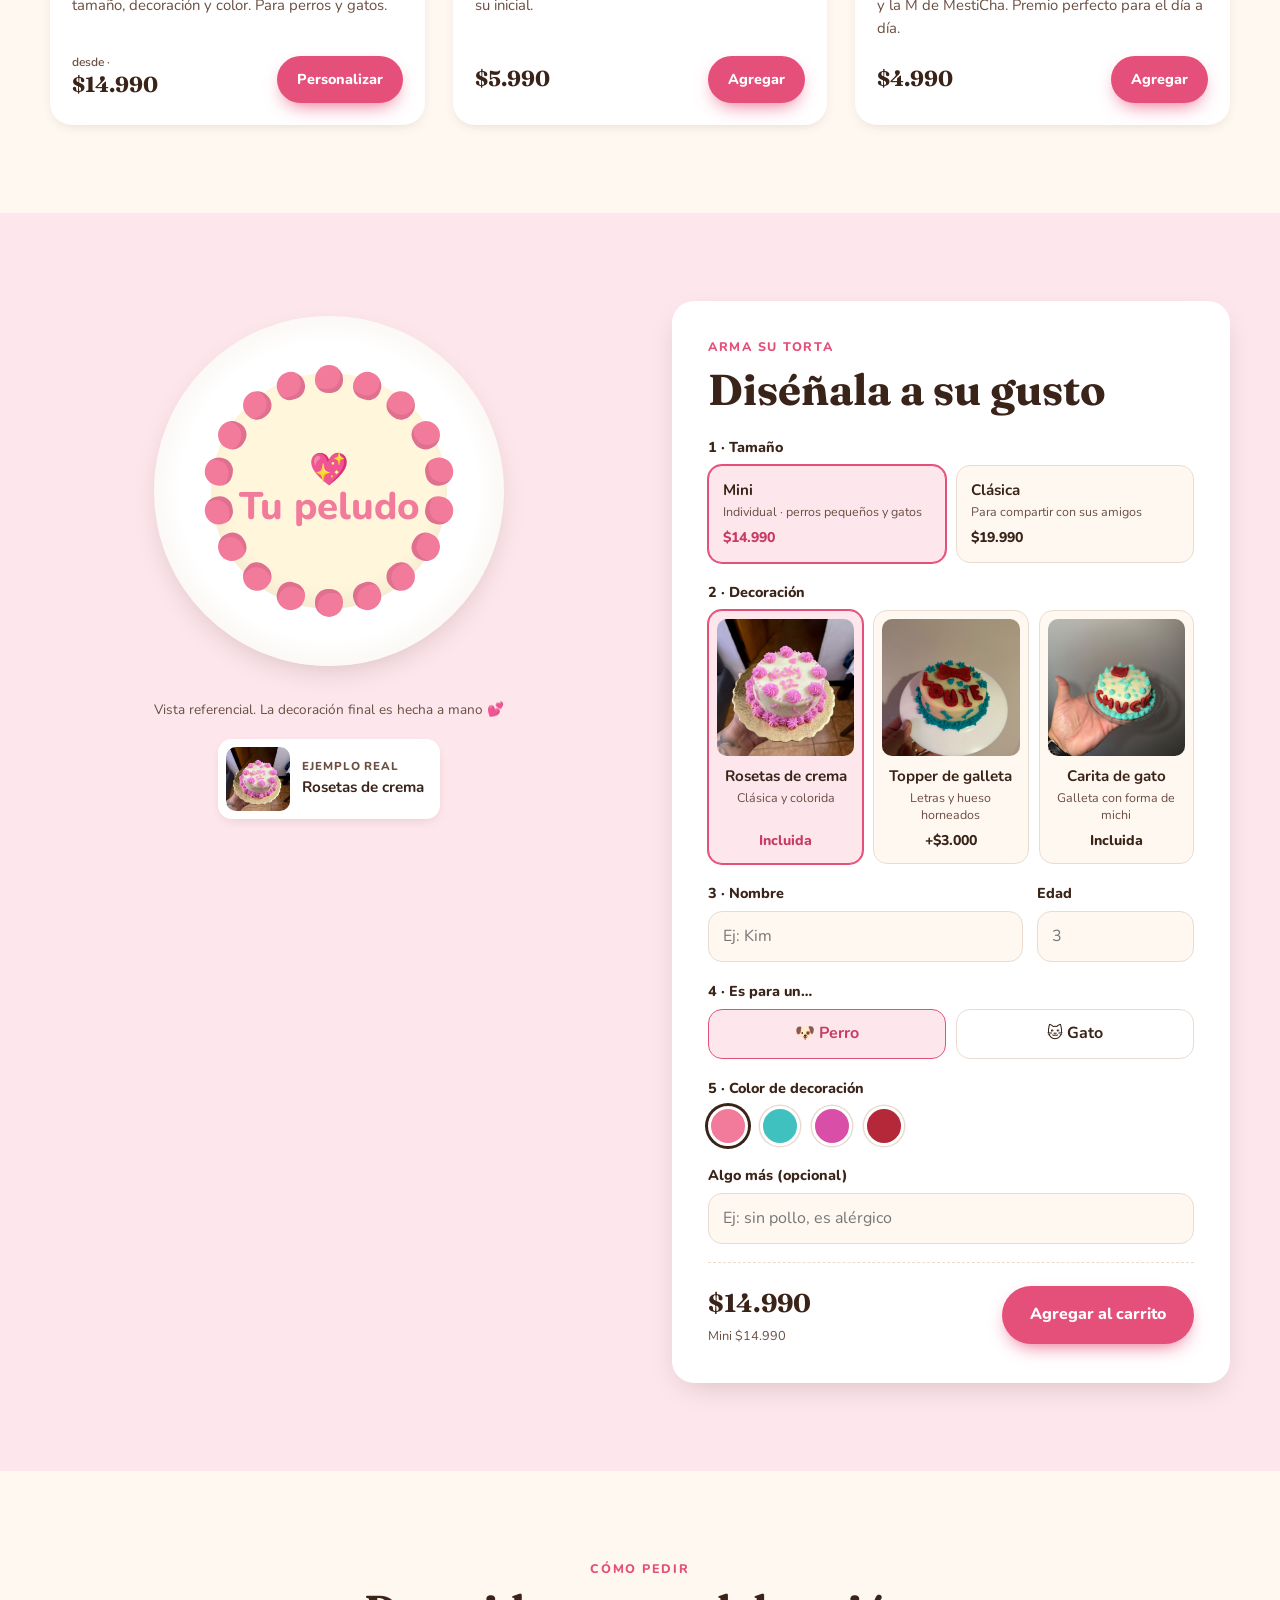
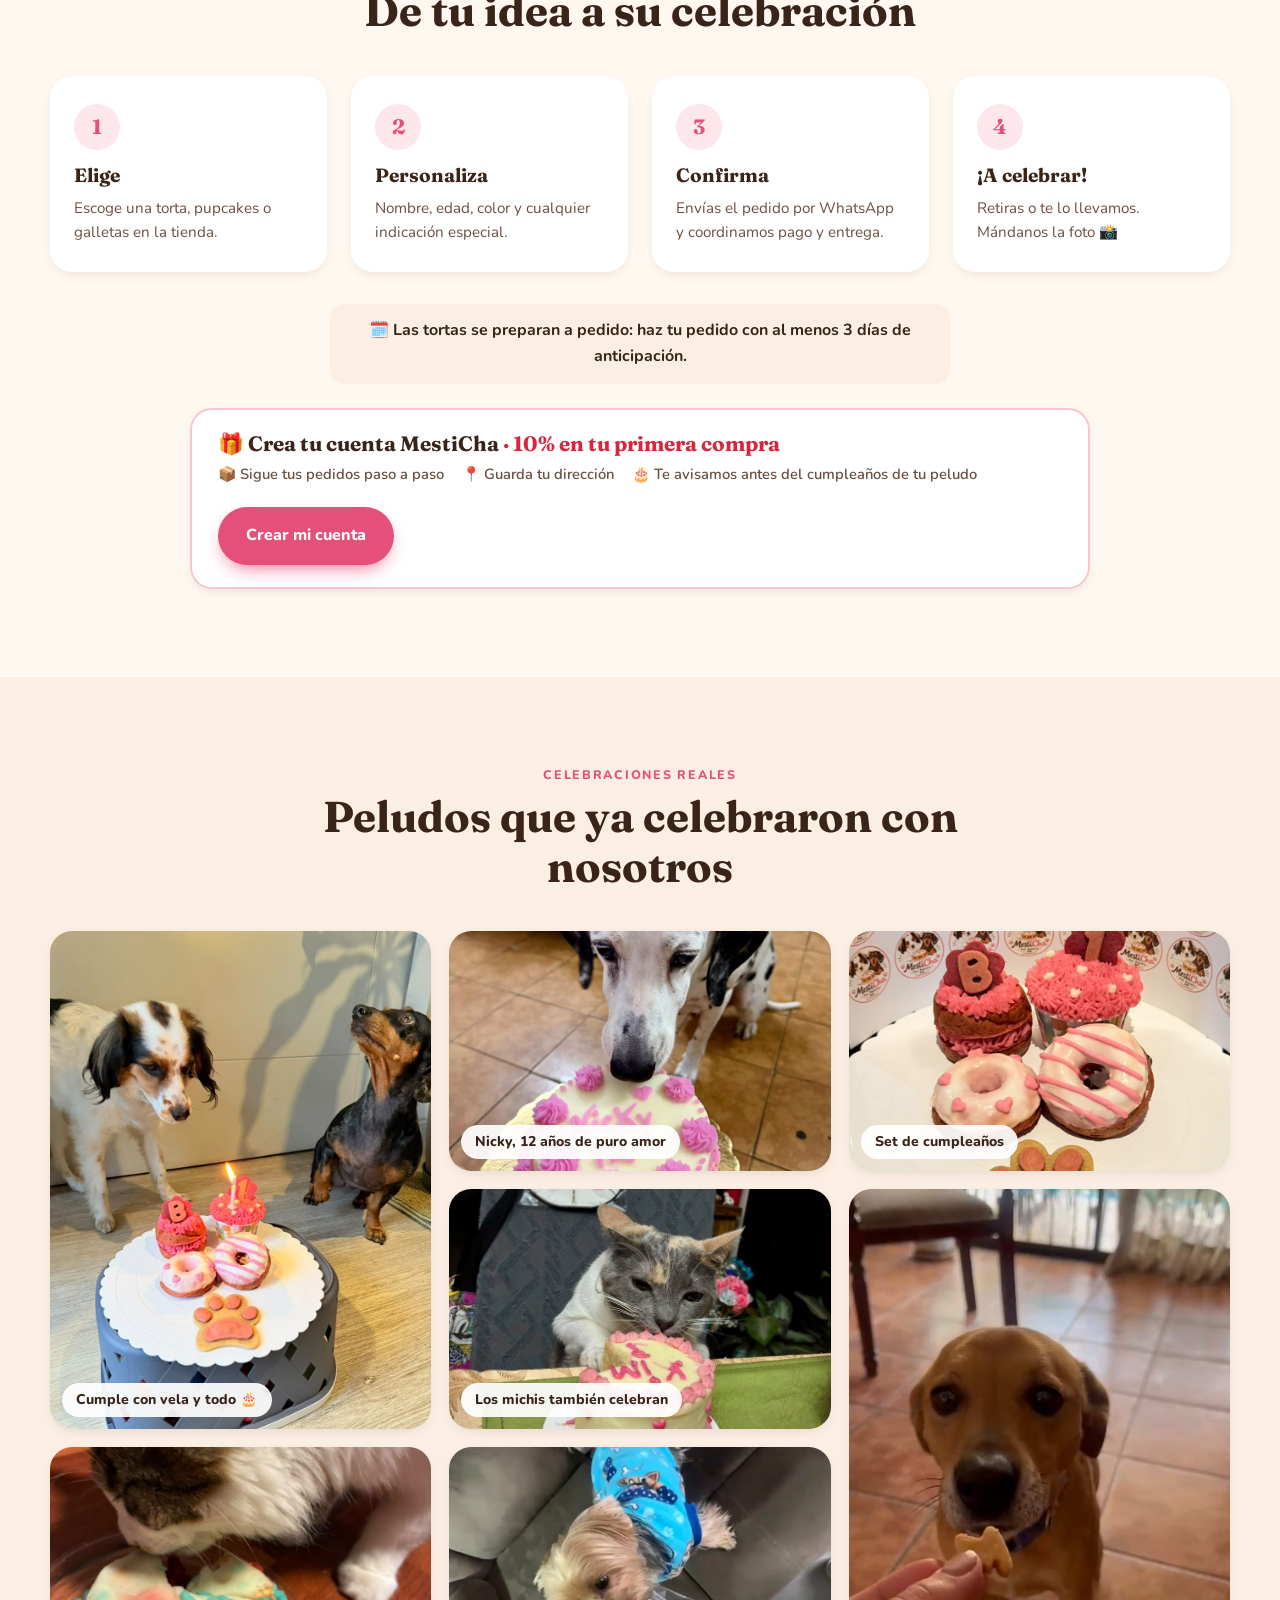
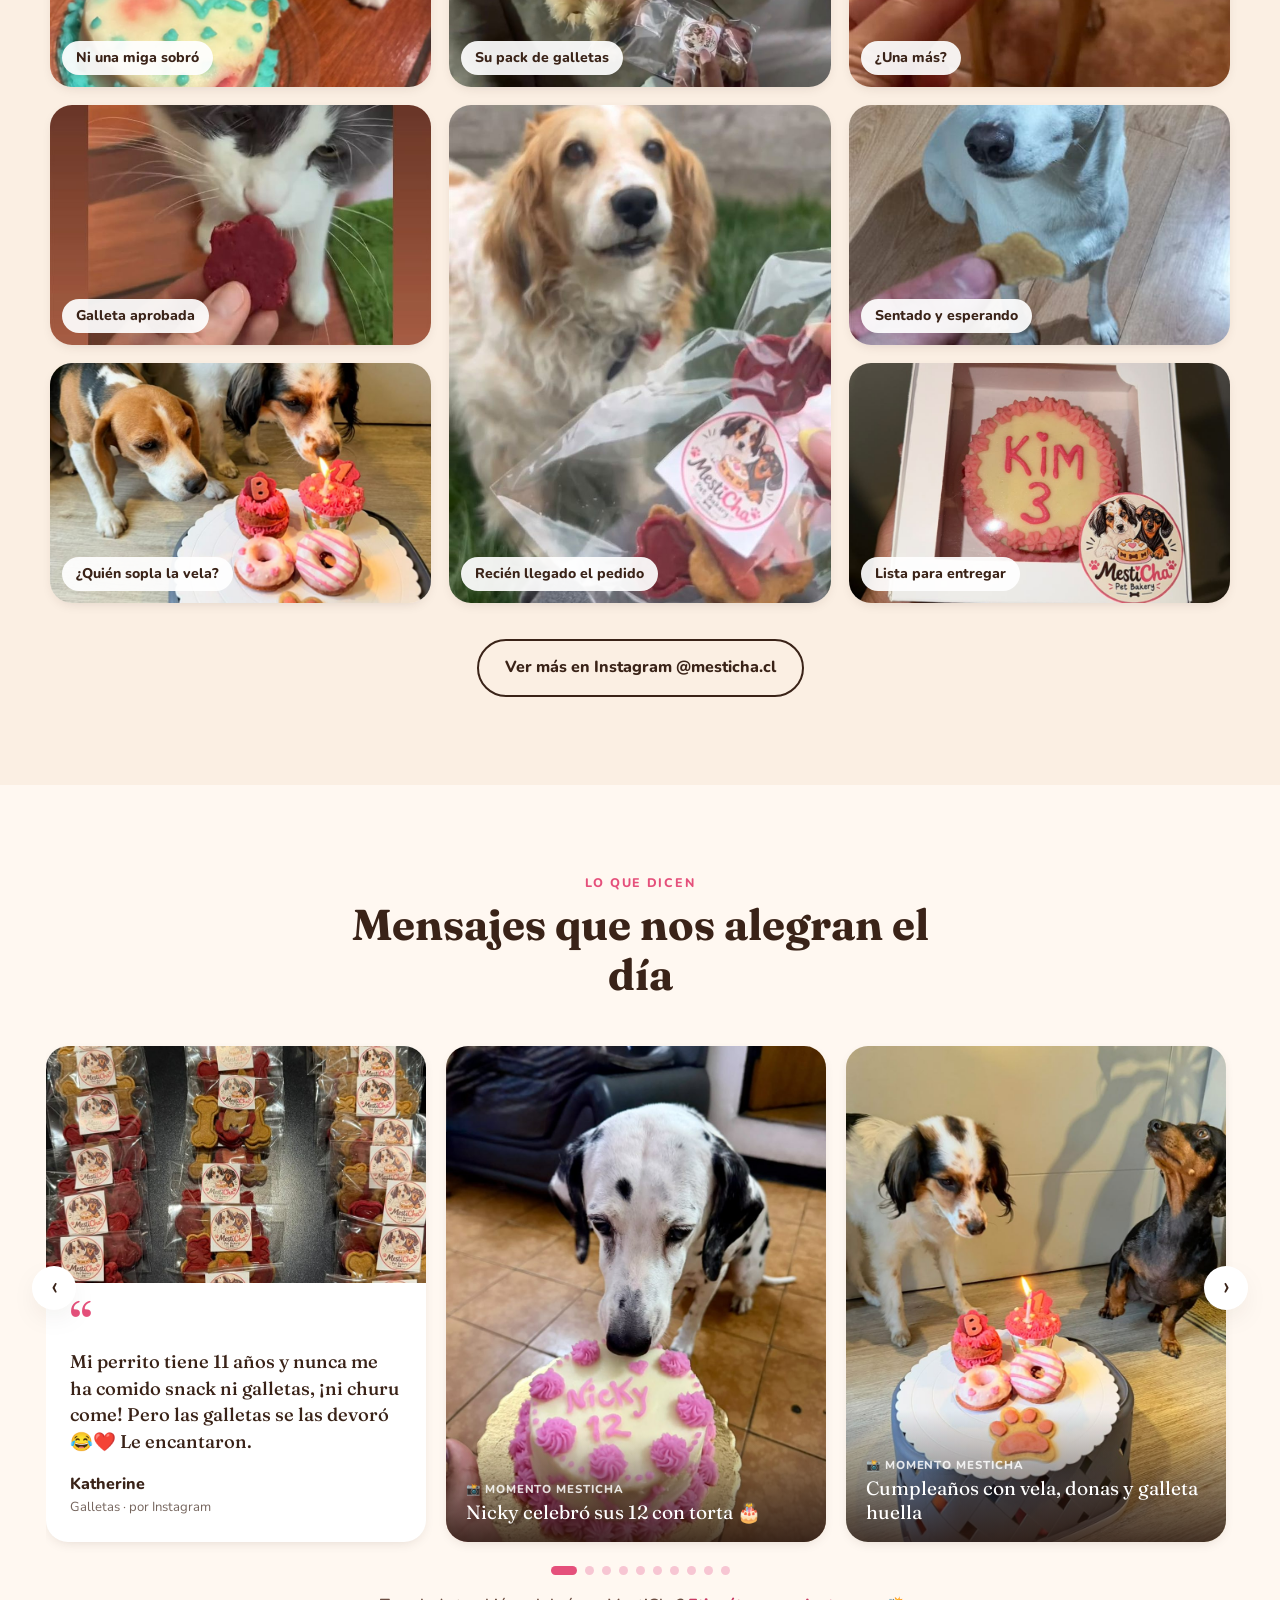
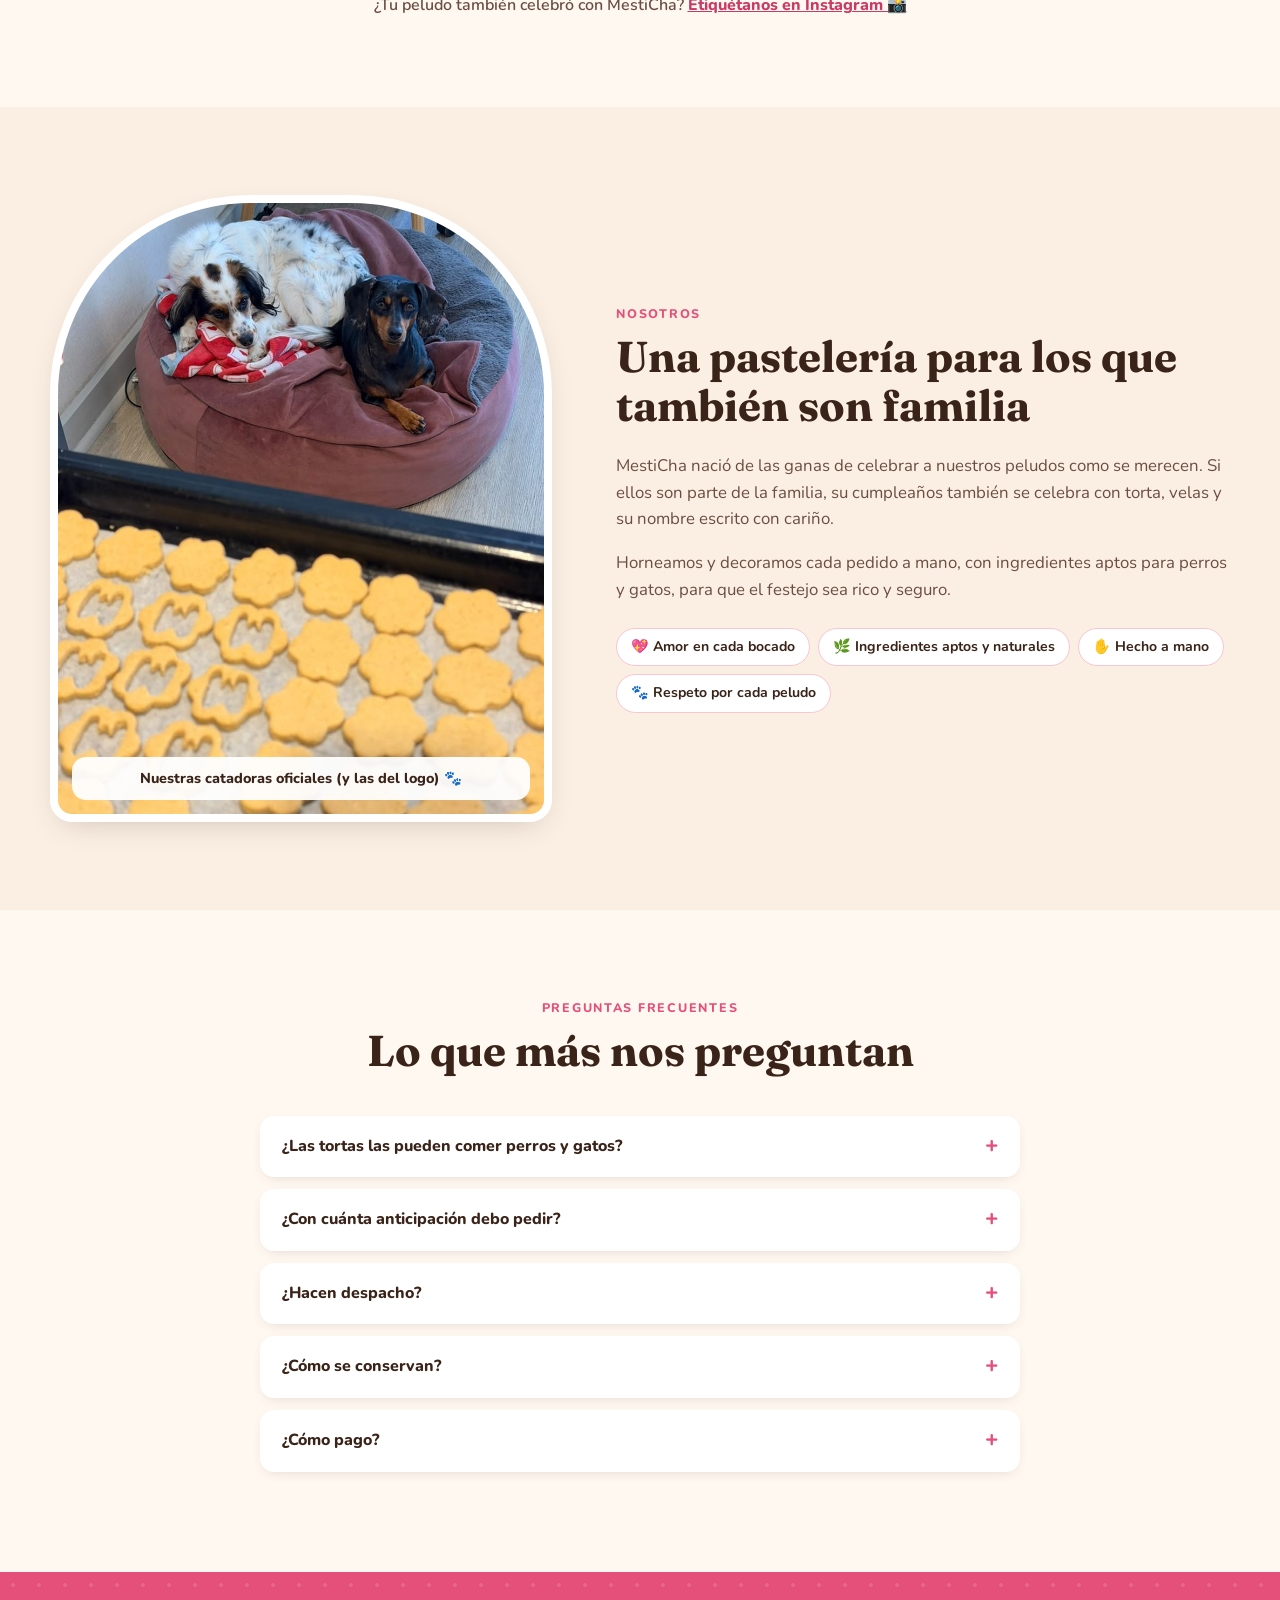
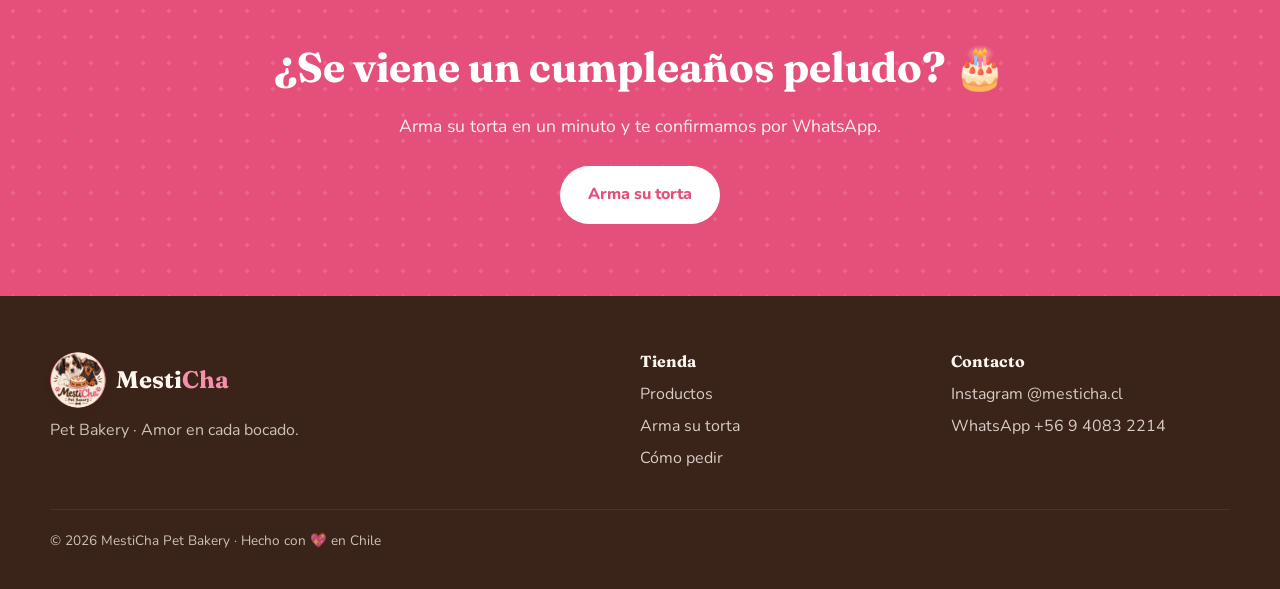
==== commit 45b82547: "MestiCha: ruleta de mensajes y momentos de clientes - 'Mensajes que nos alegran el día' pasa a ser u" ====
--- a/index.html
+++ b/index.html
@@ -284,7 +284,13 @@
       <p class="sobretitulo">Lo que dicen</p>
       <h2>Mensajes que nos alegran el día</h2>
     </div>
-    <div class="testimonios" id="testimoniosGrid"></div>
+    <div class="ruleta" id="ruleta" aria-roledescription="carrusel" aria-label="Mensajes y momentos de clientes">
+      <div class="ruleta__pista" id="ruletaPista" tabindex="0"></div>
+      <button class="ruleta__flecha ruleta__flecha--izq" data-ruleta="-1" aria-label="Anterior">‹</button>
+      <button class="ruleta__flecha ruleta__flecha--der" data-ruleta="1" aria-label="Siguiente">›</button>
+    </div>
+    <div class="ruleta__puntos" id="ruletaPuntos"></div>
+    <p class="ruleta__cta">¿Tu peludo también celebró con MestiCha? <a id="ruletaIG" target="_blank" rel="noopener">Etiquétanos en Instagram 📸</a></p>
   </div>
 </section>
 
--- a/css/tienda.css
+++ b/css/tienda.css
@@ -263,3 +263,40 @@
 .bienvenida-pista { background: #FFF3C9; border-radius: 10px; padding: 8px 12px; font-size: .82rem; font-weight: 700; margin: 6px 0 10px; }
 .bienvenida-banner { background: #FFF5F6; border: 1px dashed #F3B6BF; color: #B01E32; border-radius: var(--radio-s); padding: 10px 14px; font-weight: 800; font-size: .9rem; }
 .cta-cuenta__dcto { color: #D7263D; }
+
+/* ---------- Ruleta "Mensajes que nos alegran el día" ---------- */
+.ruleta { position: relative; }
+.ruleta__pista { display: flex; gap: 20px; overflow-x: auto; scroll-snap-type: x mandatory; scrollbar-width: none; padding: 6px 4px 18px; margin: 0 -4px; outline: none; }
+.ruleta__pista::-webkit-scrollbar { display: none; }
+.ruleta__tarjeta { flex: 0 0 calc((100% - 40px) / 3); scroll-snap-align: start; margin: 0; min-height: 420px; }
+.ruleta__tarjeta.testimonio { display: flex; flex-direction: column; }
+.ruleta__tarjeta .testimonio__foto { aspect-ratio: 16 / 10; flex: none; }
+.ruleta__tarjeta .testimonio__cuerpo { flex: 1; display: flex; flex-direction: column; }
+.ruleta__tarjeta blockquote { flex: 1; }
+.momento { position: relative; border-radius: var(--radio); overflow: hidden; box-shadow: var(--sombra-s); background: var(--crema-2); }
+.momento img { position: absolute; inset: 0; width: 100%; height: 100%; object-fit: cover; transition: transform .6s; }
+.momento:hover img { transform: scale(1.04); }
+.momento figcaption { position: absolute; left: 0; right: 0; bottom: 0; padding: 48px 20px 18px; color: var(--blanco); font-family: var(--f-titulo); font-size: 1.2rem; line-height: 1.25; background: linear-gradient(to top, rgba(40, 22, 14, .85), rgba(40, 22, 14, 0)); }
+.momento figcaption small { display: block; font-family: var(--f-texto); font-size: .72rem; font-weight: 800; letter-spacing: .08em; text-transform: uppercase; opacity: .85; margin-bottom: 4px; }
+.ruleta__flecha { position: absolute; top: calc(50% - 12px); transform: translateY(-50%); width: 44px; height: 44px; border-radius: 50%; border: none; background: var(--blanco); color: var(--cafe); font-size: 1.7rem; line-height: 1; padding-bottom: 4px; box-shadow: var(--sombra); z-index: 2; transition: transform .15s; }
+.ruleta__flecha:hover { transform: translateY(-50%) scale(1.08); }
+.ruleta__flecha--izq { left: -18px; }
+.ruleta__flecha--der { right: -18px; }
+.ruleta__puntos { display: flex; justify-content: center; gap: 8px; margin-top: 6px; }
+.ruleta__puntos button { width: 9px; height: 9px; padding: 0; border: none; border-radius: 999px; background: var(--rosa-borde); transition: width .25s, background .25s; }
+.ruleta__puntos button.activo { width: 26px; background: var(--rosa); }
+.ruleta__cta { text-align: center; margin: 18px 0 0; color: var(--cafe-2); font-weight: 600; }
+.ruleta__cta a { color: var(--rosa-osc); font-weight: 800; }
+@media (max-width: 980px) {
+  .ruleta__tarjeta { flex-basis: calc((100% - 20px) / 2); }
+}
+@media (max-width: 600px) {
+  .ruleta__pista { gap: 12px; scroll-padding: 0 16px; padding-left: 4px; }
+  .ruleta__tarjeta { flex-basis: 84%; min-height: 380px; }
+  .ruleta__flecha { display: none; }
+}
+@media (prefers-reduced-motion: reduce) { .momento img { transition: none; } }
+@media (max-width: 1240px) and (min-width: 601px) {
+  .ruleta__flecha--izq { left: 6px; }
+  .ruleta__flecha--der { right: 6px; }
+}
